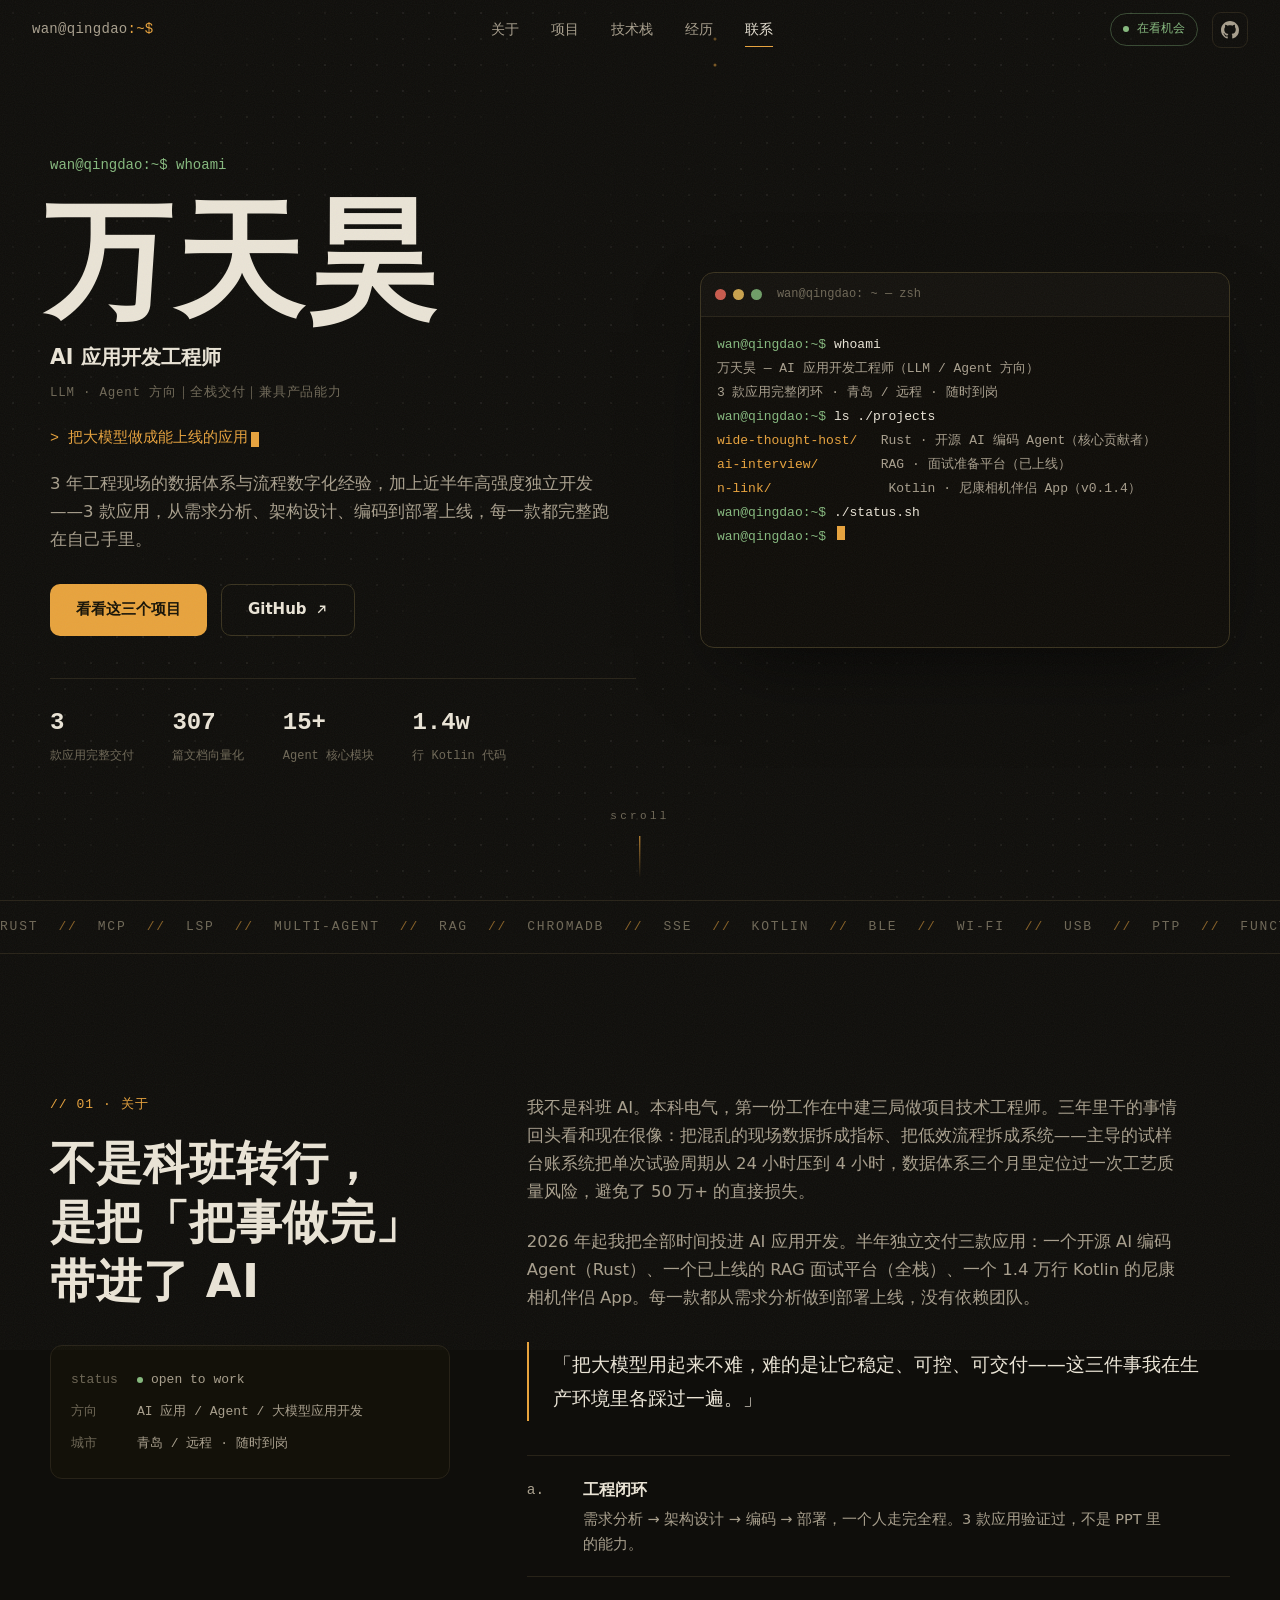
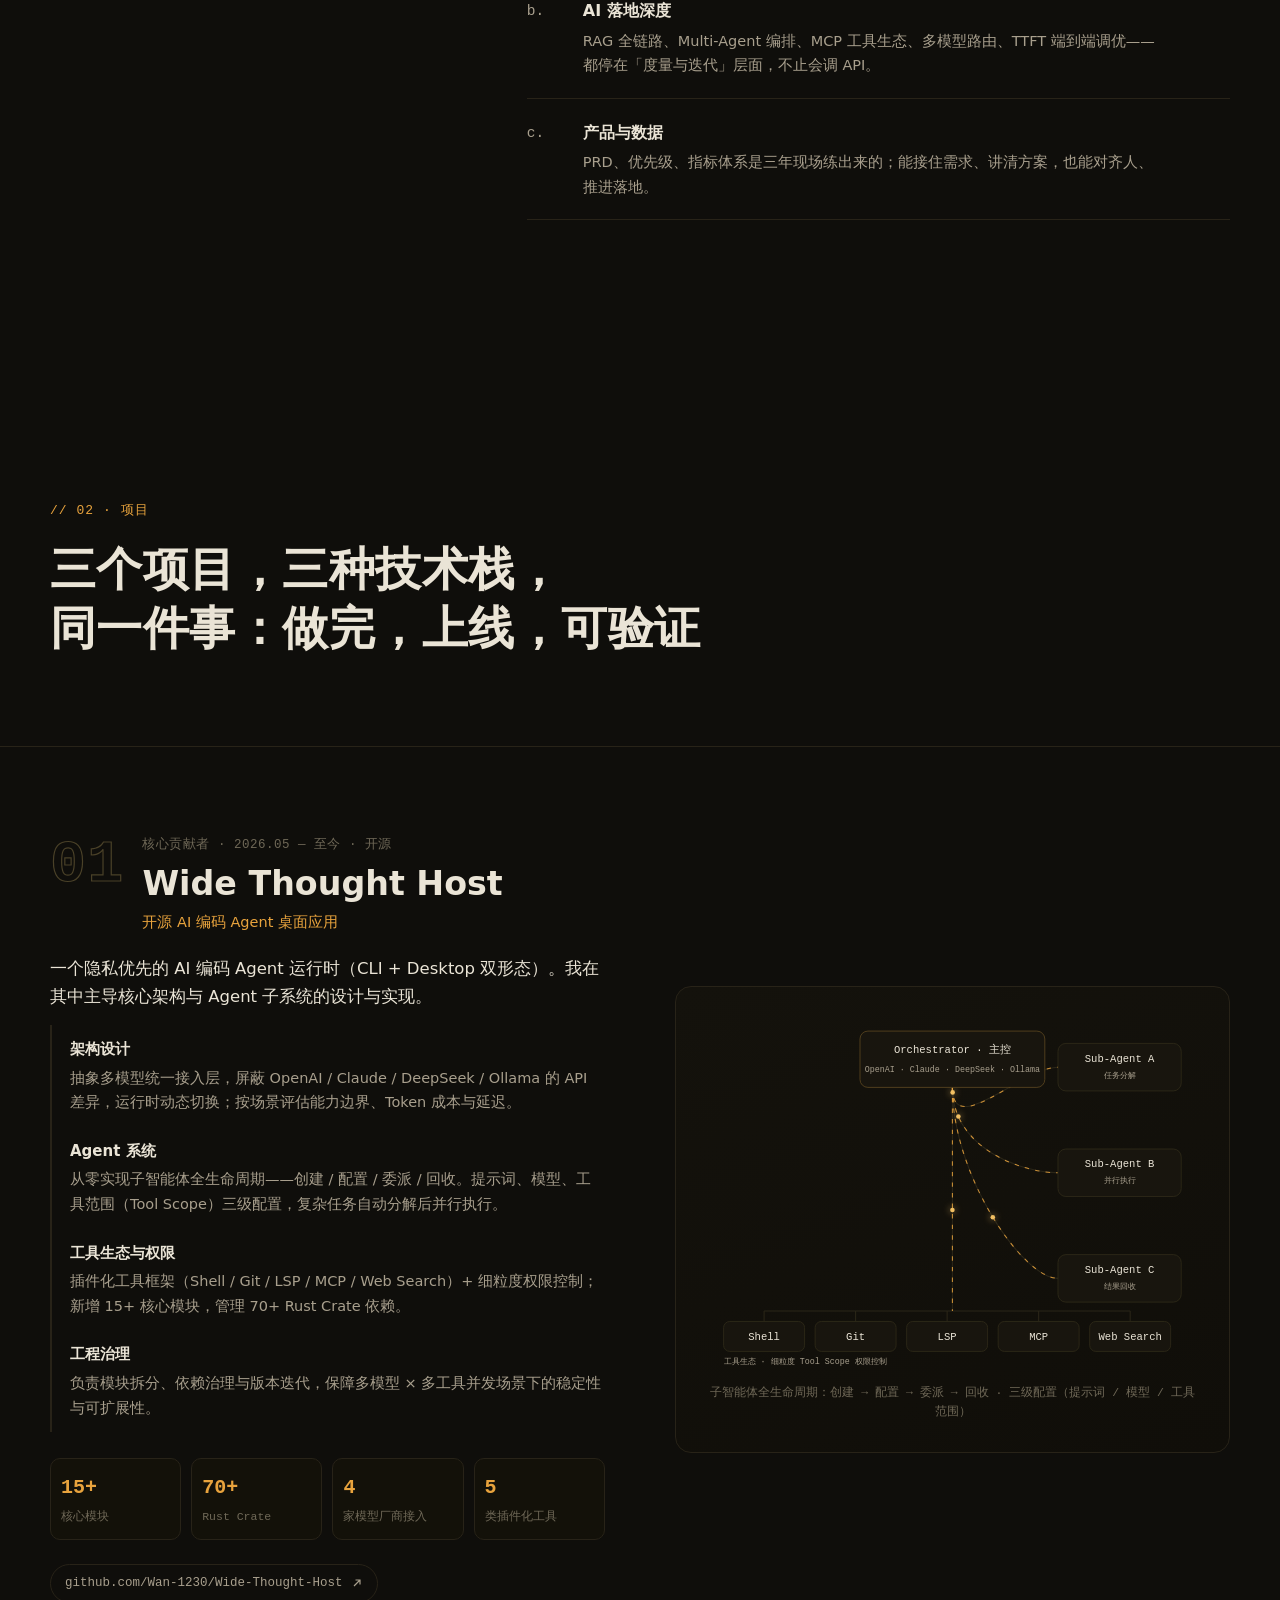
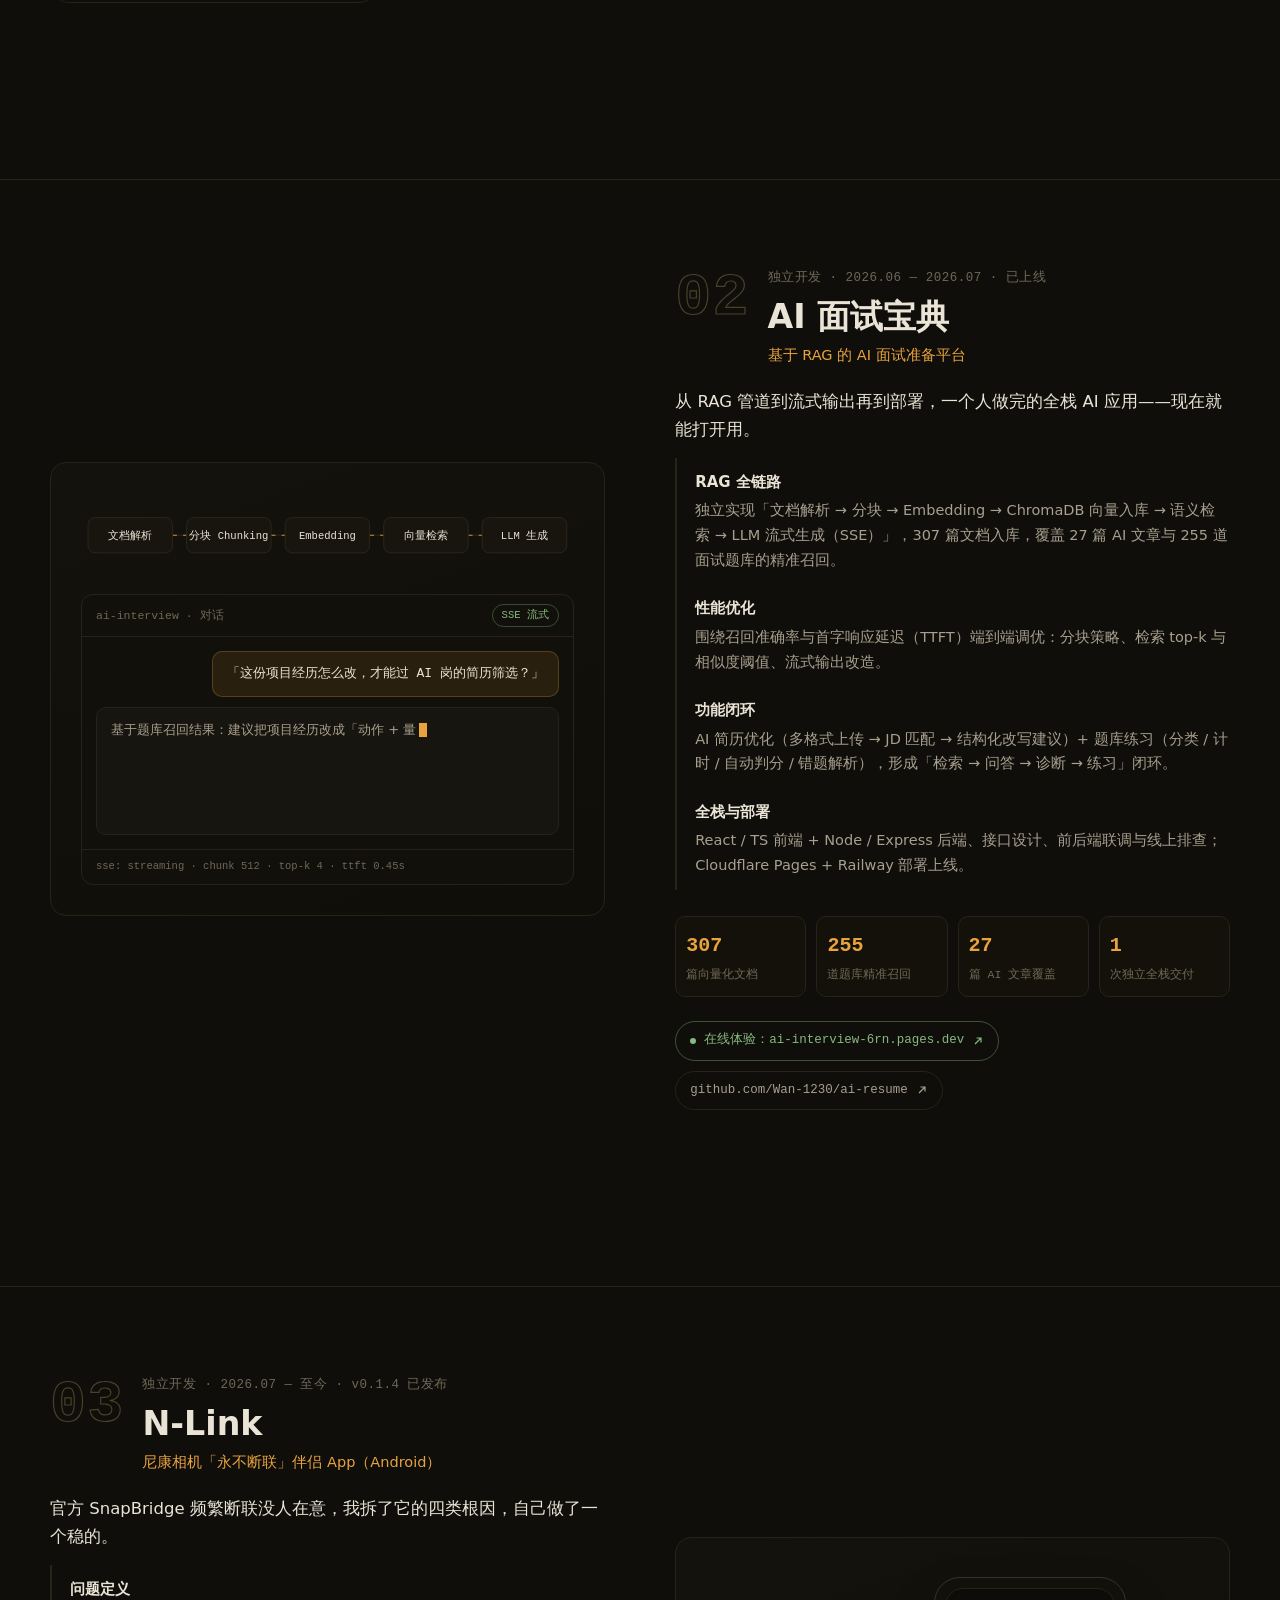
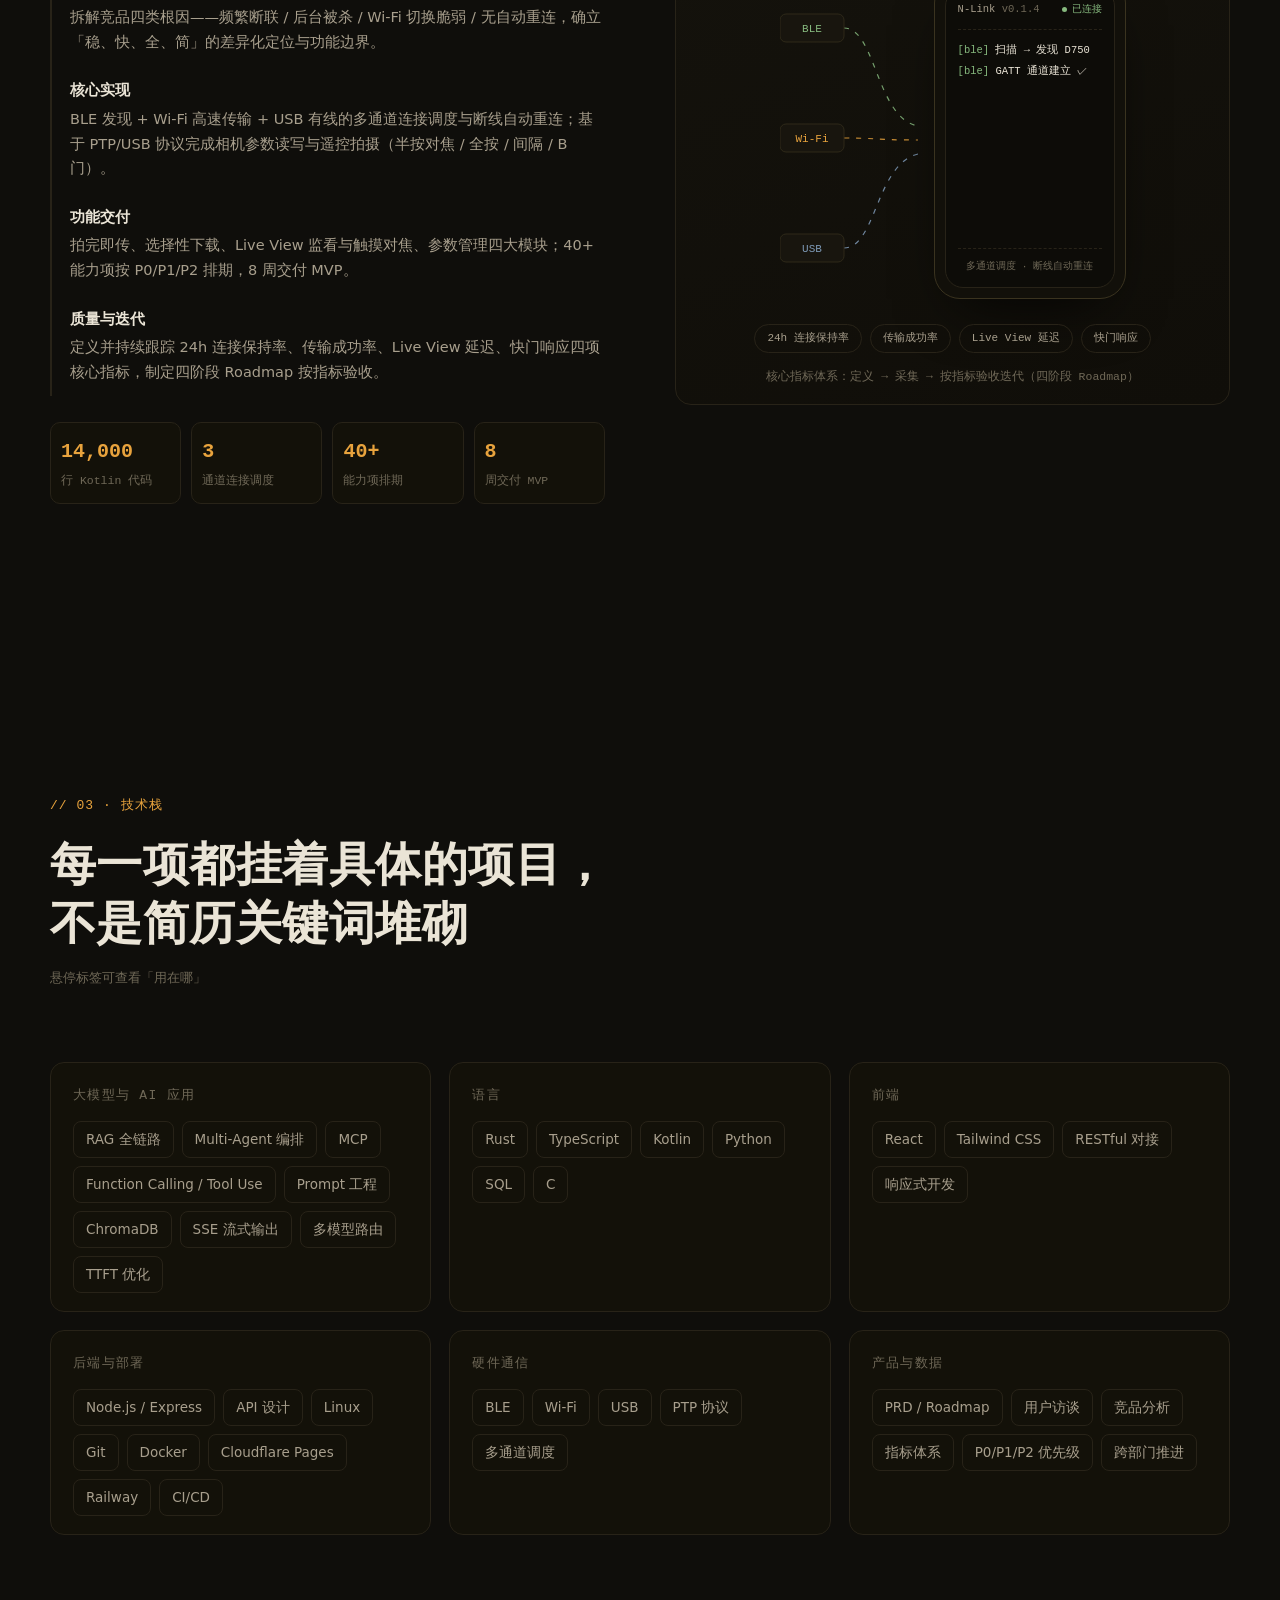
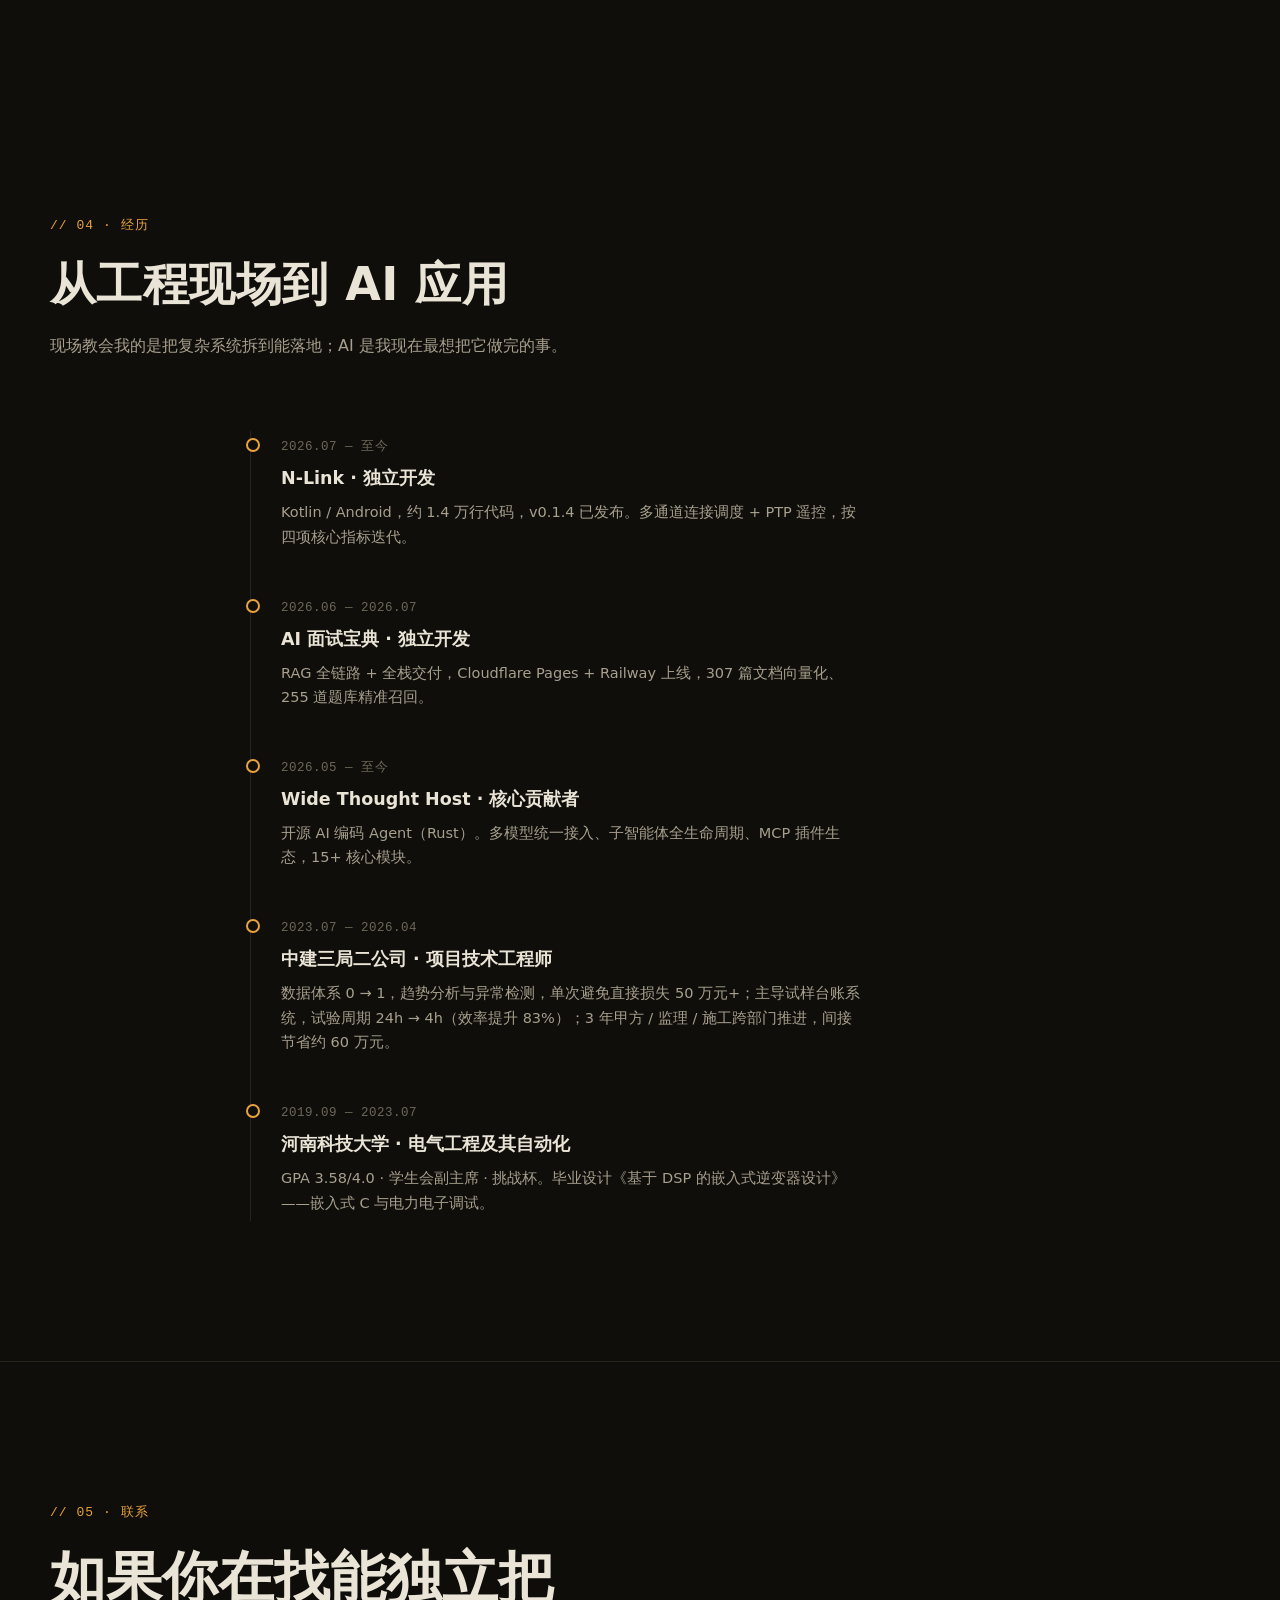
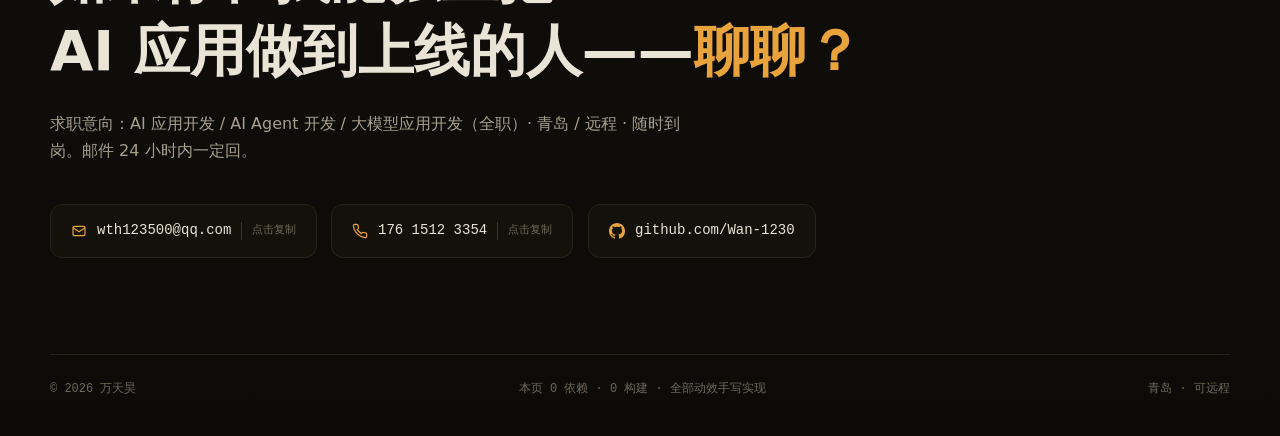
==== index.html @ 9e0ee608 "feat: 个人主页 — 三个核心项目宣传页（纯手写 HTML/CSS/JS）" ====
<!DOCTYPE html>
<html lang="zh-CN">
<head>
<meta charset="UTF-8">
<meta name="viewport" content="width=device-width, initial-scale=1">
<title>万天昊 · AI 应用开发工程师 — LLM / Agent 方向</title>
<meta name="description" content="万天昊，AI 应用开发工程师。3 款应用从需求到部署的完整闭环：开源 AI 编码 Agent（Rust）、RAG 面试平台（全栈上线）、尼康相机伴侣 App（Kotlin 1.4 万行）。">
<meta property="og:type" content="website">
<meta property="og:title" content="万天昊 · AI 应用开发工程师">
<meta property="og:description" content="3 款应用从需求到部署的完整闭环：开源 AI 编码 Agent（Rust）、RAG 面试平台（已上线）、尼康相机伴侣 App（Kotlin）。">
<meta name="theme-color" content="#0f0e0b">
<link rel="icon" type="image/svg+xml" href="assets/favicon.svg">
<link rel="stylesheet" href="assets/style.css">
</head>
<body>

<div class="progress" id="progress"></div>
<div class="cursor-dot" id="cursorDot" aria-hidden="true"></div>
<div class="cursor-ring" id="cursorRing" aria-hidden="true"></div>

<header class="nav" id="nav">
  <a class="nav-logo mono" href="#top">wan@qingdao<span>:~$</span></a>
  <nav class="nav-links" id="navLinks" aria-label="页面导航">
    <a href="#about" class="nav-link">关于</a>
    <a href="#projects" class="nav-link">项目</a>
    <a href="#stack" class="nav-link">技术栈</a>
    <a href="#journey" class="nav-link">经历</a>
    <a href="#contact" class="nav-link">联系</a>
  </nav>
  <div class="nav-right">
    <a class="status-pill mono" href="#contact"><i class="dot"></i>在看机会</a>
    <a class="btn-icon" href="https://github.com/Wan-1230" target="_blank" rel="noopener" aria-label="GitHub 主页">
      <svg viewBox="0 0 16 16" width="18" height="18" fill="currentColor" aria-hidden="true"><path d="M8 0C3.58 0 0 3.58 0 8c0 3.54 2.29 6.53 5.47 7.59.4.07.55-.17.55-.38 0-.19-.01-.82-.01-1.49-2.01.37-2.53-.49-2.69-.94-.09-.23-.48-.94-.82-1.13-.28-.15-.68-.52-.01-.53.63-.01 1.08.58 1.23.82.72 1.21 1.87.87 2.33.66.07-.52.28-.87.51-1.07-1.78-.2-3.64-.89-3.64-3.95 0-.87.31-1.59.82-2.15-.08-.2-.36-1.02.08-2.12 0 0 .67-.21 2.2.82.64-.18 1.32-.27 2-.27s1.36.09 2 .27c1.53-1.04 2.2-.82 2.2-.82.44 1.1.16 1.92.08 2.12.51.56.82 1.27.82 2.15 0 3.07-1.87 3.75-3.65 3.95.29.25.54.73.54 1.48 0 1.07-.01 1.93-.01 2.2 0 .21.15.46.55.38A8.01 8.01 0 0 0 16 8c0-4.42-3.58-8-8-8Z"/></svg>
    </a>
    <button class="nav-toggle" id="navToggle" aria-label="打开菜单" aria-expanded="false"><span></span><span></span></button>
  </div>
</header>

<main id="top">

<!-- ============ HERO ============ -->
<section class="hero" id="hero">
  <canvas id="dotGrid" aria-hidden="true"></canvas>
  <div class="hero-inner container">
    <div class="hero-copy">
      <p class="hero-cmd mono">wan@qingdao:~$ whoami</p>
      <h1 class="hero-name">万天昊</h1>
      <h2 class="hero-role">AI 应用开发工程师<span class="hero-role-sub">LLM · Agent 方向｜全栈交付｜兼具产品能力</span></h2>
      <p class="hero-line mono">&gt; <span id="rotor"></span><span class="caret"></span></p>
      <p class="hero-desc">3 年工程现场的数据体系与流程数字化经验，加上近半年高强度独立开发——3 款应用，从需求分析、架构设计、编码到部署上线，每一款都完整跑在自己手里。</p>
      <div class="hero-cta">
        <a class="btn btn-primary mag" href="#projects">看看这三个项目</a>
        <a class="btn btn-ghost mag" href="https://github.com/Wan-1230" target="_blank" rel="noopener">GitHub<svg viewBox="0 0 16 16" width="13" height="13" fill="none" stroke="currentColor" stroke-width="1.6" aria-hidden="true"><path d="M4 12 12 4M6 4h6v6"/></svg></a>
      </div>
      <ul class="hero-stats mono">
        <li><b data-count="3">0</b><span>款应用完整交付</span></li>
        <li><b data-count="307">0</b><span>篇文档向量化</span></li>
        <li><b data-count="15" data-suffix="+">0</b><span>Agent 核心模块</span></li>
        <li><b data-count="1.4" data-decimals="1" data-suffix="w">0</b><span>行 Kotlin 代码</span></li>
      </ul>
    </div>

    <div class="term" id="term" aria-label="交互终端，输入 help 查看可用命令">
      <div class="term-bar">
        <span class="tl tl-r"></span><span class="tl tl-y"></span><span class="tl tl-g"></span>
        <span class="term-title mono">wan@qingdao: ~ — zsh</span>
      </div>
      <div class="term-body" id="termBody">
        <div id="termOut" class="mono"></div>
        <noscript><div class="t-line t-dim mono">（交互终端需要 JavaScript，静态内容请直接往下看）</div></noscript>
        <div class="term-inline mono">
          <span class="t-prompt">wan@qingdao:~$&nbsp;</span><span id="termEcho"></span><span class="caret" id="termCaret"></span>
          <input id="termInput" autocomplete="off" autocapitalize="off" spellcheck="false" aria-label="终端输入">
        </div>
      </div>
    </div>
  </div>
  <a class="scroll-hint mono" href="#about" aria-label="向下滚动">scroll<span class="scroll-line"></span></a>
</section>

<!-- ============ MARQUEE ============ -->
<div class="marquee" aria-hidden="true">
  <div class="marquee-track mono">
    <span>RUST<i>//</i>MCP<i>//</i>LSP<i>//</i>MULTI-AGENT<i>//</i>RAG<i>//</i>CHROMADB<i>//</i>SSE<i>//</i>KOTLIN<i>//</i>BLE<i>//</i>WI-FI<i>//</i>USB<i>//</i>PTP<i>//</i>FUNCTION CALLING<i>//</i>PROMPT ENGINEERING<i>//</i>NODE.JS<i>//</i>REACT<i>//</i>DOCKER<i>//</i>CLOUDFLARE<i>//</i></span><span>RUST<i>//</i>MCP<i>//</i>LSP<i>//</i>MULTI-AGENT<i>//</i>RAG<i>//</i>CHROMADB<i>//</i>SSE<i>//</i>KOTLIN<i>//</i>BLE<i>//</i>WI-FI<i>//</i>USB<i>//</i>PTP<i>//</i>FUNCTION CALLING<i>//</i>PROMPT ENGINEERING<i>//</i>NODE.JS<i>//</i>REACT<i>//</i>DOCKER<i>//</i>CLOUDFLARE<i>//</i></span>
  </div>
</div>

<!-- ============ ABOUT ============ -->
<section class="section" id="about">
  <div class="container">
    <div class="about-grid">
      <div class="about-side" data-reveal>
        <p class="sec-eyebrow mono">// 01 · 关于</p>
        <h2 class="sec-title">不是科班转行，<br>是把「把事做完」<br>带进了 AI</h2>
        <div class="about-status mono">
          <p><span class="k">status</span><span class="v"><i class="dot"></i>open to work</span></p>
          <p><span class="k">方向</span><span class="v">AI 应用 / Agent / 大模型应用开发</span></p>
          <p><span class="k">城市</span><span class="v">青岛 / 远程 · 随时到岗</span></p>
        </div>
      </div>
      <div class="about-main">
        <p data-reveal>我不是科班 AI。本科电气，第一份工作在中建三局做项目技术工程师。三年里干的事情回头看和现在很像：把混乱的现场数据拆成指标、把低效流程拆成系统——主导的试样台账系统把单次试验周期从 24 小时压到 4 小时，数据体系三个月里定位过一次工艺质量风险，避免了 50 万+ 的直接损失。</p>
        <p data-reveal style="--d:.08s">2026 年起我把全部时间投进 AI 应用开发。半年独立交付三款应用：一个开源 AI 编码 Agent（Rust）、一个已上线的 RAG 面试平台（全栈）、一个 1.4 万行 Kotlin 的尼康相机伴侣 App。每一款都从需求分析做到部署上线，没有依赖团队。</p>
        <blockquote data-reveal style="--d:.12s">「把大模型用起来不难，难的是让它稳定、可控、可交付——这三件事我在生产环境里各踩过一遍。」</blockquote>
        <ul class="about-vals">
          <li data-reveal style="--d:.05s"><span class="mono v-no">a.</span><div><b>工程闭环</b><span>需求分析 → 架构设计 → 编码 → 部署，一个人走完全程。3 款应用验证过，不是 PPT 里的能力。</span></div></li>
          <li data-reveal style="--d:.1s"><span class="mono v-no">b.</span><div><b>AI 落地深度</b><span>RAG 全链路、Multi-Agent 编排、MCP 工具生态、多模型路由、TTFT 端到端调优——都停在「度量与迭代」层面，不止会调 API。</span></div></li>
          <li data-reveal style="--d:.15s"><span class="mono v-no">c.</span><div><b>产品与数据</b><span>PRD、优先级、指标体系是三年现场练出来的；能接住需求、讲清方案，也能对齐人、推进落地。</span></div></li>
        </ul>
      </div>
    </div>
  </div>
</section>

<!-- ============ PROJECTS ============ -->
<section class="section" id="projects">
  <div class="container">
    <header class="sec-head" data-reveal>
      <p class="sec-eyebrow mono">// 02 · 项目</p>
      <h2 class="sec-title">三个项目，三种技术栈，<br>同一件事：做完，上线，可验证</h2>
    </header>
  </div>

  <!-- P01 Wide Thought Host -->
  <article class="project" id="p-wth">
    <div class="container proj-grid">
      <div class="proj-text">
        <div class="proj-head" data-reveal>
          <span class="proj-index mono">01</span>
          <div>
            <p class="proj-meta mono">核心贡献者 · 2026.05 — 至今 · 开源</p>
            <h3>Wide Thought Host</h3>
            <p class="proj-tag">开源 AI 编码 Agent 桌面应用</p>
          </div>
        </div>
        <p class="proj-sum" data-reveal>一个隐私优先的 AI 编码 Agent 运行时（CLI + Desktop 双形态）。我在其中主导核心架构与 Agent 子系统的设计与实现。</p>
        <ul class="proj-points">
          <li data-reveal><b>架构设计</b><span>抽象多模型统一接入层，屏蔽 OpenAI / Claude / DeepSeek / Ollama 的 API 差异，运行时动态切换；按场景评估能力边界、Token 成本与延迟。</span></li>
          <li data-reveal style="--d:.06s"><b>Agent 系统</b><span>从零实现子智能体全生命周期——创建 / 配置 / 委派 / 回收。提示词、模型、工具范围（Tool Scope）三级配置，复杂任务自动分解后并行执行。</span></li>
          <li data-reveal style="--d:.12s"><b>工具生态与权限</b><span>插件化工具框架（Shell / Git / LSP / MCP / Web Search）+ 细粒度权限控制；新增 15+ 核心模块，管理 70+ Rust Crate 依赖。</span></li>
          <li data-reveal style="--d:.18s"><b>工程治理</b><span>负责模块拆分、依赖治理与版本迭代，保障多模型 × 多工具并发场景下的稳定性与可扩展性。</span></li>
        </ul>
        <div class="proj-stats mono" data-reveal>
          <div><b data-count="15" data-suffix="+">0</b><span>核心模块</span></div>
          <div><b data-count="70" data-suffix="+">0</b><span>Rust Crate</span></div>
          <div><b data-count="4">0</b><span>家模型厂商接入</span></div>
          <div><b data-count="5">0</b><span>类插件化工具</span></div>
        </div>
        <div class="proj-links" data-reveal>
          <a class="chip-link mono" href="https://github.com/Wan-1230/Wide-Thought-Host" target="_blank" rel="noopener">github.com/Wan-1230/Wide-Thought-Host<svg viewBox="0 0 16 16" width="12" height="12" fill="none" stroke="currentColor" stroke-width="1.6" aria-hidden="true"><path d="M4 12 12 4M6 4h6v6"/></svg></a>
        </div>
      </div>
      <div class="proj-visual" data-reveal style="--d:.1s">
        <div class="visual-card">
          <svg class="wth-svg" viewBox="0 0 560 400" role="img" aria-label="Agent 编排架构图：主控节点通过统一接入层调度三个子智能体，底部为插件化工具生态">
            <!-- wires -->
            <g class="wire">
              <path d="M280,80 C280,140 360,57 400,57"/>
              <path d="M280,80 C280,150 360,177 400,177"/>
              <path d="M280,80 C280,180 360,297 400,297"/>
              <path d="M280,80 L280,334"/>
              <path d="M66,334 L482,334"/>
              <path d="M66,334 L66,346"/><path d="M170,334 L170,346"/><path d="M274,334 L274,346"/><path d="M378,334 L378,346"/><path d="M482,334 L482,346"/>
            </g>
            <!-- flowing dashes -->
            <g class="flow">
              <path d="M280,80 C280,140 360,57 400,57"/>
              <path d="M280,80 C280,150 360,177 400,177"/>
              <path d="M280,80 C280,180 360,297 400,297"/>
              <path d="M280,80 L280,334"/>
            </g>
            <!-- moving packets -->
            <g class="m-dot">
              <circle r="2.6"><animateMotion dur="3s" begin="0s" repeatCount="indefinite" path="M280,80 C280,140 360,57 400,57"/></circle>
              <circle r="2.6"><animateMotion dur="3.6s" begin="-1.2s" repeatCount="indefinite" path="M280,80 C280,150 360,177 400,177"/></circle>
              <circle r="2.6"><animateMotion dur="3.2s" begin="-2s" repeatCount="indefinite" path="M280,80 C280,180 360,297 400,297"/></circle>
              <circle r="2.6"><animateMotion dur="2.4s" begin="-.6s" repeatCount="indefinite" path="M280,80 L280,334"/></circle>
            </g>
            <!-- orchestrator -->
            <g class="nd nd-main">
              <rect x="175" y="16" width="210" height="64" rx="9"/>
              <text x="280" y="41" class="nt">Orchestrator · 主控</text>
              <text x="280" y="62" class="ndim">OpenAI · Claude · DeepSeek · Ollama</text>
            </g>
            <!-- sub agents -->
            <g class="nd"><rect x="400" y="30" width="140" height="54" rx="9"/><text x="470" y="51" class="nt">Sub-Agent A</text><text x="470" y="69" class="ndim">任务分解</text></g>
            <g class="nd"><rect x="400" y="150" width="140" height="54" rx="9"/><text x="470" y="171" class="nt">Sub-Agent B</text><text x="470" y="189" class="ndim">并行执行</text></g>
            <g class="nd"><rect x="400" y="270" width="140" height="54" rx="9"/><text x="470" y="291" class="nt">Sub-Agent C</text><text x="470" y="309" class="ndim">结果回收</text></g>
            <!-- tools -->
            <g class="nd"><rect x="20" y="346" width="92" height="34" rx="7"/><text x="66" y="367" class="nt">Shell</text></g>
            <g class="nd"><rect x="124" y="346" width="92" height="34" rx="7"/><text x="170" y="367" class="nt">Git</text></g>
            <g class="nd"><rect x="228" y="346" width="92" height="34" rx="7"/><text x="274" y="367" class="nt">LSP</text></g>
            <g class="nd"><rect x="332" y="346" width="92" height="34" rx="7"/><text x="378" y="367" class="nt">MCP</text></g>
            <g class="nd"><rect x="436" y="346" width="92" height="34" rx="7"/><text x="482" y="367" class="nt">Web Search</text></g>
            <text x="20" y="394" class="ndim tlabel">工具生态 · 细粒度 Tool Scope 权限控制</text>
          </svg>
          <p class="visual-cap mono">子智能体全生命周期：创建 → 配置 → 委派 → 回收 · 三级配置（提示词 / 模型 / 工具范围）</p>
        </div>
      </div>
    </div>
  </article>

  <!-- P02 AI 面试宝典 -->
  <article class="project project--flip" id="p-rag">
    <div class="container proj-grid">
      <div class="proj-text">
        <div class="proj-head" data-reveal>
          <span class="proj-index mono">02</span>
          <div>
            <p class="proj-meta mono">独立开发 · 2026.06 — 2026.07 · 已上线</p>
            <h3>AI 面试宝典</h3>
            <p class="proj-tag">基于 RAG 的 AI 面试准备平台</p>
          </div>
        </div>
        <p class="proj-sum" data-reveal>从 RAG 管道到流式输出再到部署，一个人做完的全栈 AI 应用——现在就能打开用。</p>
        <ul class="proj-points">
          <li data-reveal><b>RAG 全链路</b><span>独立实现「文档解析 → 分块 → Embedding → ChromaDB 向量入库 → 语义检索 → LLM 流式生成（SSE）」，307 篇文档入库，覆盖 27 篇 AI 文章与 255 道面试题库的精准召回。</span></li>
          <li data-reveal style="--d:.06s"><b>性能优化</b><span>围绕召回准确率与首字响应延迟（TTFT）端到端调优：分块策略、检索 top-k 与相似度阈值、流式输出改造。</span></li>
          <li data-reveal style="--d:.12s"><b>功能闭环</b><span>AI 简历优化（多格式上传 → JD 匹配 → 结构化改写建议）+ 题库练习（分类 / 计时 / 自动判分 / 错题解析），形成「检索 → 问答 → 诊断 → 练习」闭环。</span></li>
          <li data-reveal style="--d:.18s"><b>全栈与部署</b><span>React / TS 前端 + Node / Express 后端、接口设计、前后端联调与线上排查；Cloudflare Pages + Railway 部署上线。</span></li>
        </ul>
        <div class="proj-stats mono" data-reveal>
          <div><b data-count="307">0</b><span>篇向量化文档</span></div>
          <div><b data-count="255">0</b><span>道题库精准召回</span></div>
          <div><b data-count="27">0</b><span>篇 AI 文章覆盖</span></div>
          <div><b data-count="1">0</b><span>次独立全栈交付</span></div>
        </div>
        <div class="proj-links" data-reveal>
          <a class="chip-link chip-link--live mono" href="https://ai-interview-6rn.pages.dev" target="_blank" rel="noopener"><i class="dot"></i>在线体验：ai-interview-6rn.pages.dev<svg viewBox="0 0 16 16" width="12" height="12" fill="none" stroke="currentColor" stroke-width="1.6" aria-hidden="true"><path d="M4 12 12 4M6 4h6v6"/></svg></a>
          <a class="chip-link mono" href="https://github.com/Wan-1230/ai-resume" target="_blank" rel="noopener">github.com/Wan-1230/ai-resume<svg viewBox="0 0 16 16" width="12" height="12" fill="none" stroke="currentColor" stroke-width="1.6" aria-hidden="true"><path d="M4 12 12 4M6 4h6v6"/></svg></a>
        </div>
      </div>
      <div class="proj-visual" data-reveal style="--d:.1s">
        <div class="visual-card">
          <svg class="rag-svg" viewBox="0 0 560 96" role="img" aria-label="RAG 管道：文档解析、分块、Embedding、向量检索、LLM 生成">
            <g class="wire">
              <path d="M104,48 L120,48"/><path d="M216,48 L232,48"/><path d="M328,48 L344,48"/><path d="M440,48 L456,48"/>
            </g>
            <g class="flow">
              <path d="M104,48 L120,48"/><path d="M216,48 L232,48"/><path d="M328,48 L344,48"/><path d="M440,48 L456,48"/>
            </g>
            <g class="m-dot"><circle r="3"><animateMotion dur="4.5s" begin="0s" repeatCount="indefinite" path="M56,48 L504,48"/></circle></g>
            <g class="nd"><rect x="8" y="28" width="96" height="40" rx="8"/><text x="56" y="52" class="nt">文档解析</text></g>
            <g class="nd"><rect x="120" y="28" width="96" height="40" rx="8"/><text x="168" y="52" class="nt">分块 Chunking</text></g>
            <g class="nd"><rect x="232" y="28" width="96" height="40" rx="8"/><text x="280" y="52" class="nt">Embedding</text></g>
            <g class="nd"><rect x="344" y="28" width="96" height="40" rx="8"/><text x="392" y="52" class="nt">向量检索</text></g>
            <g class="nd"><rect x="456" y="28" width="96" height="40" rx="8"/><text x="504" y="52" class="nt">LLM 生成</text></g>
          </svg>
          <div class="chat">
            <div class="chat-bar mono"><span>ai-interview · 对话</span><span class="chat-badge">SSE 流式</span></div>
            <div class="chat-body">
              <div class="msg msg-user mono">「这份项目经历怎么改，才能过 AI 岗的简历筛选？」</div>
              <div class="msg msg-ai"><span id="chatText"></span><span class="caret" id="chatCaret"></span></div>
            </div>
            <div class="chat-status mono" id="chatStatus">sse: streaming · chunk 512 · top-k 5 · ttft 0.42s</div>
          </div>
        </div>
      </div>
    </div>
  </article>

  <!-- P03 N-Link -->
  <article class="project" id="p-nlink">
    <div class="container proj-grid">
      <div class="proj-text">
        <div class="proj-head" data-reveal>
          <span class="proj-index mono">03</span>
          <div>
            <p class="proj-meta mono">独立开发 · 2026.07 — 至今 · v0.1.4 已发布</p>
            <h3>N-Link</h3>
            <p class="proj-tag">尼康相机「永不断联」伴侣 App（Android）</p>
          </div>
        </div>
        <p class="proj-sum" data-reveal>官方 SnapBridge 频繁断联没人在意，我拆了它的四类根因，自己做了一个稳的。</p>
        <ul class="proj-points">
          <li data-reveal><b>问题定义</b><span>拆解竞品四类根因——频繁断联 / 后台被杀 / Wi-Fi 切换脆弱 / 无自动重连，确立「稳、快、全、简」的差异化定位与功能边界。</span></li>
          <li data-reveal style="--d:.06s"><b>核心实现</b><span>BLE 发现 + Wi-Fi 高速传输 + USB 有线的多通道连接调度与断线自动重连；基于 PTP/USB 协议完成相机参数读写与遥控拍摄（半按对焦 / 全按 / 间隔 / B 门）。</span></li>
          <li data-reveal style="--d:.12s"><b>功能交付</b><span>拍完即传、选择性下载、Live View 监看与触摸对焦、参数管理四大模块；40+ 能力项按 P0/P1/P2 排期，8 周交付 MVP。</span></li>
          <li data-reveal style="--d:.18s"><b>质量与迭代</b><span>定义并持续跟踪 24h 连接保持率、传输成功率、Live View 延迟、快门响应四项核心指标，制定四阶段 Roadmap 按指标验收。</span></li>
        </ul>
        <div class="proj-stats mono" data-reveal>
          <div><b data-count="14000" data-format="comma">0</b><span>行 Kotlin 代码</span></div>
          <div><b data-count="3">0</b><span>通道连接调度</span></div>
          <div><b data-count="40" data-suffix="+">0</b><span>能力项排期</span></div>
          <div><b data-count="8">0</b><span>周交付 MVP</span></div>
        </div>
        <div class="proj-links" data-reveal>
          <a class="chip-link mono" href="https://github.com/Wan-1230" target="_blank" rel="noopener">github.com/Wan-1230<svg viewBox="0 0 16 16" width="12" height="12" fill="none" stroke="currentColor" stroke-width="1.6" aria-hidden="true"><path d="M4 12 12 4M6 4h6v6"/></svg></a>
        </div>
      </div>
      <div class="proj-visual" data-reveal style="--d:.1s">
        <div class="visual-card visual-card--nlink">
          <div class="nlink-stage">
            <svg class="nlink-svg" viewBox="0 0 150 340" aria-hidden="true">
              <g class="flow flow-ble"><path d="M64,60 C96,60 96,150 138,158"/></g>
              <g class="flow flow-wifi"><path d="M64,170 C96,170 96,172 138,172"/></g>
              <g class="flow flow-usb"><path d="M64,280 C96,280 96,196 138,186"/></g>
              <g class="nchip"><rect x="0" y="46" width="64" height="28" rx="6"/><text x="32" y="64" class="nt" style="fill:#86b97e">BLE</text></g>
              <g class="nchip"><rect x="0" y="156" width="64" height="28" rx="6"/><text x="32" y="174" class="nt" style="fill:#e8a33d">Wi-Fi</text></g>
              <g class="nchip"><rect x="0" y="266" width="64" height="28" rx="6"/><text x="32" y="284" class="nt" style="fill:#7f9bb8">USB</text></g>
            </svg>
            <div class="phone">
              <div class="phone-screen">
                <div class="phone-top mono"><span>N-Link <em>v0.1.4</em></span><span class="conn"><i class="dot"></i>已连接</span></div>
                <div class="phone-log mono" id="phoneLog"></div>
                <div class="phone-foot mono">多通道调度 · 断线自动重连</div>
              </div>
            </div>
          </div>
          <ul class="nlink-metrics mono">
            <li>24h 连接保持率</li>
            <li>传输成功率</li>
            <li>Live View 延迟</li>
            <li>快门响应</li>
          </ul>
          <p class="visual-cap mono">核心指标体系：定义 → 采集 → 按指标验收迭代（四阶段 Roadmap）</p>
        </div>
      </div>
    </div>
  </article>
</section>

<!-- ============ STACK ============ -->
<section class="section" id="stack">
  <div class="container">
    <header class="sec-head" data-reveal>
      <p class="sec-eyebrow mono">// 03 · 技术栈</p>
      <h2 class="sec-title">每一项都挂着具体的项目，<br>不是简历关键词堆砌</h2>
      <p class="sec-hint mono">悬停标签可查看「用在哪」</p>
    </header>
    <div class="stack-grid">
      <div class="stack-cat" data-reveal>
        <h3 class="mono">大模型与 AI 应用</h3>
        <ul>
          <li class="tag" tabindex="0" data-note="AI 面试宝典 · 307 篇文档生产实践">RAG 全链路</li>
          <li class="tag" tabindex="0" data-note="Wide Thought Host · 子智能体全生命周期">Multi-Agent 编排</li>
          <li class="tag" tabindex="0" data-note="WTH · 插件化工具接入">MCP</li>
          <li class="tag" tabindex="0" data-note="WTH · 工具调用与权限边界">Function Calling / Tool Use</li>
          <li class="tag" tabindex="0" data-note="System Prompt 设计 · 结构化输出 · 迭代评估">Prompt 工程</li>
          <li class="tag" tabindex="0" data-note="面试宝典 · 生产环境使用">ChromaDB</li>
          <li class="tag" tabindex="0" data-note="面试宝典 · 流式生成改造">SSE 流式输出</li>
          <li class="tag" tabindex="0" data-note="WTH · 统一接入层动态路由">多模型路由</li>
          <li class="tag" tabindex="0" data-note="面试宝典 · 首字延迟端到端调优">TTFT 优化</li>
        </ul>
      </div>
      <div class="stack-cat" data-reveal style="--d:.06s">
        <h3 class="mono">语言</h3>
        <ul>
          <li class="tag" tabindex="0" data-note="WTH · 70+ Crate 依赖治理">Rust</li>
          <li class="tag" tabindex="0" data-note="面试宝典 · 前后端全栈">TypeScript</li>
          <li class="tag" tabindex="0" data-note="N-Link · 1.4 万行 Android">Kotlin</li>
          <li class="tag" tabindex="0" data-note="脚本 · 数据处理">Python</li>
          <li class="tag" tabindex="0" data-note="3 年现场数据体系">SQL</li>
          <li class="tag" tabindex="0" data-note="毕设 · DSP 嵌入式逆变器">C</li>
        </ul>
      </div>
      <div class="stack-cat" data-reveal style="--d:.12s">
        <h3 class="mono">前端</h3>
        <ul>
          <li class="tag" tabindex="0" data-note="面试宝典">React</li>
          <li class="tag" tabindex="0" data-note="面试宝典 · 组件化">Tailwind CSS</li>
          <li class="tag" tabindex="0" data-note="面试宝典 · 接口联调">RESTful 对接</li>
          <li class="tag" tabindex="0" data-note="本页 · 手写 CSS，无框架">响应式开发</li>
        </ul>
      </div>
      <div class="stack-cat" data-reveal style="--d:.06s">
        <h3 class="mono">后端与部署</h3>
        <ul>
          <li class="tag" tabindex="0" data-note="面试宝典 · Express 服务">Node.js / Express</li>
          <li class="tag" tabindex="0" data-note="面试宝典 · 接口设计">API 设计</li>
          <li class="tag" tabindex="0" data-note="日常开发环境">Linux</li>
          <li class="tag" tabindex="0" data-note="3 年工程实践">Git</li>
          <li class="tag" tabindex="0" data-note="容器化部署">Docker</li>
          <li class="tag" tabindex="0" data-note="面试宝典 · 前端托管">Cloudflare Pages</li>
          <li class="tag" tabindex="0" data-note="面试宝典 · 后端托管">Railway</li>
          <li class="tag" tabindex="0" data-note="自动化构建发布">CI/CD</li>
        </ul>
      </div>
      <div class="stack-cat" data-reveal style="--d:.12s">
        <h3 class="mono">硬件通信</h3>
        <ul>
          <li class="tag" tabindex="0" data-note="N-Link · 设备发现">BLE</li>
          <li class="tag" tabindex="0" data-note="N-Link · 高速传输通道">Wi-Fi</li>
          <li class="tag" tabindex="0" data-note="N-Link · 有线连接">USB</li>
          <li class="tag" tabindex="0" data-note="N-Link · 相机参数与遥控">PTP 协议</li>
          <li class="tag" tabindex="0" data-note="N-Link · 三通道调度与重连">多通道调度</li>
        </ul>
      </div>
      <div class="stack-cat" data-reveal style="--d:.18s">
        <h3 class="mono">产品与数据</h3>
        <ul>
          <li class="tag" tabindex="0" data-note="三款应用均为独立立项">PRD / Roadmap</li>
          <li class="tag" tabindex="0" data-note="现场与管理层访谈">用户访谈</li>
          <li class="tag" tabindex="0" data-note="N-Link · SnapBridge 根因拆解">竞品分析</li>
          <li class="tag" tabindex="0" data-note="N-Link · 四项核心指标">指标体系</li>
          <li class="tag" tabindex="0" data-note="40+ 能力项排期">P0/P1/P2 优先级</li>
          <li class="tag" tabindex="0" data-note="3 年甲方 / 监理 / 施工协调">跨部门推进</li>
        </ul>
      </div>
    </div>
  </div>
</section>

<!-- ============ JOURNEY ============ -->
<section class="section" id="journey">
  <div class="container">
    <header class="sec-head" data-reveal>
      <p class="sec-eyebrow mono">// 04 · 经历</p>
      <h2 class="sec-title">从工程现场到 AI 应用</h2>
      <p class="sec-note">现场教会我的是把复杂系统拆到能落地；AI 是我现在最想把它做完的事。</p>
    </header>
    <ol class="timeline">
      <li data-reveal>
        <span class="tl-time mono">2026.07 — 至今</span>
        <div class="tl-body"><h3>N-Link · 独立开发</h3><p>Kotlin / Android，约 1.4 万行代码，v0.1.4 已发布。多通道连接调度 + PTP 遥控，按四项核心指标迭代。</p></div>
      </li>
      <li data-reveal style="--d:.05s">
        <span class="tl-time mono">2026.06 — 2026.07</span>
        <div class="tl-body"><h3>AI 面试宝典 · 独立开发</h3><p>RAG 全链路 + 全栈交付，Cloudflare Pages + Railway 上线，307 篇文档向量化、255 道题库精准召回。</p></div>
      </li>
      <li data-reveal style="--d:.1s">
        <span class="tl-time mono">2026.05 — 至今</span>
        <div class="tl-body"><h3>Wide Thought Host · 核心贡献者</h3><p>开源 AI 编码 Agent（Rust）。多模型统一接入、子智能体全生命周期、MCP 插件生态，15+ 核心模块。</p></div>
      </li>
      <li data-reveal style="--d:.15s">
        <span class="tl-time mono">2023.07 — 2026.04</span>
        <div class="tl-body"><h3>中建三局二公司 · 项目技术工程师</h3><p>数据体系 0 → 1，趋势分析与异常检测，单次避免直接损失 50 万元+；主导试样台账系统，试验周期 24h → 4h（效率提升 83%）；3 年甲方 / 监理 / 施工跨部门推进，间接节省约 60 万元。</p></div>
      </li>
      <li data-reveal style="--d:.2s">
        <span class="tl-time mono">2019.09 — 2023.07</span>
        <div class="tl-body"><h3>河南科技大学 · 电气工程及其自动化</h3><p>GPA 3.58/4.0 · 学生会副主席 · 挑战杯。毕业设计《基于 DSP 的嵌入式逆变器设计》——嵌入式 C 与电力电子调试。</p></div>
      </li>
    </ol>
  </div>
</section>

</main>

<!-- ============ CONTACT / FOOTER ============ -->
<footer class="footer" id="contact">
  <div class="container">
    <p class="sec-eyebrow mono" data-reveal>// 05 · 联系</p>
    <h2 class="footer-title" data-reveal>如果你在找能独立把<br>AI 应用做到上线的人——<em>聊聊？</em></h2>
    <p class="footer-sub" data-reveal>求职意向：AI 应用开发 / AI Agent 开发 / 大模型应用开发（全职）· 青岛 / 远程 · 随时到岗。邮件 24 小时内一定回。</p>
    <div class="contact-row" data-reveal>
      <button class="contact-chip mag" data-copy="wth123500@qq.com" type="button">
        <svg viewBox="0 0 24 24" width="16" height="16" fill="none" stroke="currentColor" stroke-width="1.8" aria-hidden="true"><rect x="3" y="5" width="18" height="14" rx="2"/><path d="m3 7 9 6 9-6"/></svg>
        <span class="mono">wth123500@qq.com</span><span class="copy-hint mono">点击复制</span>
      </button>
      <button class="contact-chip mag" data-copy="17615123354" type="button">
        <svg viewBox="0 0 24 24" width="16" height="16" fill="none" stroke="currentColor" stroke-width="1.8" aria-hidden="true"><path d="M22 16.92v3a2 2 0 0 1-2.18 2 19.79 19.79 0 0 1-8.63-3.07 19.5 19.5 0 0 1-6-6 19.79 19.79 0 0 1-3.07-8.67A2 2 0 0 1 4.11 2h3a2 2 0 0 1 2 1.72c.12.9.34 1.78.65 2.63a2 2 0 0 1-.45 2.11L8.09 9.91a16 16 0 0 0 6 6l1.45-1.22a2 2 0 0 1 2.11-.45c.85.31 1.73.53 2.63.65A2 2 0 0 1 22 16.92z"/></svg>
        <span class="mono">176 1512 3354</span><span class="copy-hint mono">点击复制</span>
      </button>
      <a class="contact-chip mag" href="https://github.com/Wan-1230" target="_blank" rel="noopener">
        <svg viewBox="0 0 16 16" width="16" height="16" fill="currentColor" aria-hidden="true"><path d="M8 0C3.58 0 0 3.58 0 8c0 3.54 2.29 6.53 5.47 7.59.4.07.55-.17.55-.38 0-.19-.01-.82-.01-1.49-2.01.37-2.53-.49-2.69-.94-.09-.23-.48-.94-.82-1.13-.28-.15-.68-.52-.01-.53.63-.01 1.08.58 1.23.82.72 1.21 1.87.87 2.33.66.07-.52.28-.87.51-1.07-1.78-.2-3.64-.89-3.64-3.95 0-.87.31-1.59.82-2.15-.08-.2-.36-1.02.08-2.12 0 0 .67-.21 2.2.82.64-.18 1.32-.27 2-.27s1.36.09 2 .27c1.53-1.04 2.2-.82 2.2-.82.44 1.1.16 1.92.08 2.12.51.56.82 1.27.82 2.15 0 3.07-1.87 3.75-3.65 3.95.29.25.54.73.54 1.48 0 1.07-.01 1.93-.01 2.2 0 .21.15.46.55.38A8.01 8.01 0 0 0 16 8c0-4.42-3.58-8-8-8Z"/></svg>
        <span class="mono">github.com/Wan-1230</span>
      </a>
    </div>
    <div class="footer-bottom mono">
      <span>© 2026 万天昊</span>
      <span>本页 0 依赖 · 0 构建 · 全部动效手写实现</span>
      <span>青岛 · 可远程</span>
    </div>
  </div>
</footer>

<div class="toast mono" id="toast" role="status" aria-live="polite"></div>
<script src="assets/main.js"></script>
</body>
</html>
---- assets/style.css ----
/* ============================================================
   万天昊 · 个人主页
   暖黑 + 琥珀 · 手写 CSS，无框架无构建
   ============================================================ */

:root {
  --bg: #0f0e0b;
  --bg-2: #131109;
  --bg-3: #17150f;
  --line: #282318;
  --line-2: #3a331f;
  --ink: #eae4d6;
  --ink-2: #a89f8d;
  --ink-3: #6f6857;
  --amber: #e8a33d;
  --amber-2: #f2c063;
  --green: #86b97e;
  --blue: #7f9bb8;
  --red: #d4704f;

  --mono: "Cascadia Code", "JetBrains Mono", "Sarasa Mono SC", "Fira Code", Consolas, "Courier New", monospace;
  --sans: system-ui, -apple-system, "Segoe UI", "PingFang SC", "Hiragino Sans GB", "Microsoft YaHei", sans-serif;

  --ease: cubic-bezier(0.16, 1, 0.3, 1);
  --nav-h: 60px;
}

* { margin: 0; padding: 0; box-sizing: border-box; }

html {
  scroll-behavior: smooth;
  scroll-padding-top: calc(var(--nav-h) + 24px);
  -webkit-text-size-adjust: 100%;
}

body {
  background: var(--bg);
  color: var(--ink);
  font-family: var(--sans);
  font-size: 16px;
  line-height: 1.7;
  overflow-x: hidden;
}

/* 胶片噪点，压住纯色背景的塑料感 */
body::before {
  content: "";
  position: fixed;
  inset: -50%;
  z-index: 9990;
  pointer-events: none;
  opacity: 0.05;
  background-image: url("data:image/svg+xml,%3Csvg xmlns='http://www.w3.org/2000/svg' width='240' height='240'%3E%3Cfilter id='n'%3E%3CfeTurbulence type='fractalNoise' baseFrequency='0.9' numOctaves='2'/%3E%3C/filter%3E%3Crect width='100%25' height='100%25' filter='url(%23n)'/%3E%3C/svg%3E");
  animation: grain 9s steps(6) infinite;
}
@keyframes grain {
  0%, 100% { transform: translate(0, 0); }
  20% { transform: translate(-4%, 3%); }
  40% { transform: translate(3%, -5%); }
  60% { transform: translate(-3%, 4%); }
  80% { transform: translate(4%, -3%); }
}

::selection { background: rgba(232, 163, 61, 0.85); color: #14120d; }

a { color: inherit; text-decoration: none; }
ul, ol { list-style: none; }
button { font: inherit; color: inherit; background: none; border: 0; }

.mono { font-family: var(--mono); }

.container { width: min(1180px, calc(100% - 48px)); margin: 0 auto; }

:focus-visible { outline: 2px solid var(--amber); outline-offset: 3px; border-radius: 4px; }

/* 滚动条 */
::-webkit-scrollbar { width: 10px; height: 10px; }
::-webkit-scrollbar-track { background: var(--bg); }
::-webkit-scrollbar-thumb { background: #2e291c; border-radius: 5px; border: 2px solid var(--bg); }
::-webkit-scrollbar-thumb:hover { background: #453c25; }

/* ============ 顶部导航 ============ */
.progress {
  position: fixed; top: 0; left: 0; z-index: 1001;
  height: 2px; width: 0;
  background: linear-gradient(90deg, var(--amber), var(--amber-2));
}

.nav {
  position: fixed; top: 0; left: 0; right: 0; z-index: 1000;
  height: var(--nav-h);
  display: flex; align-items: center; justify-content: space-between;
  padding: 0 clamp(16px, 3vw, 32px);
  border-bottom: 1px solid transparent;
  transition: background 0.35s, border-color 0.35s, transform 0.35s var(--ease);
}
.nav.is-scrolled {
  background: rgba(15, 14, 11, 0.78);
  -webkit-backdrop-filter: blur(12px);
  backdrop-filter: blur(12px);
  border-bottom-color: var(--line);
}
.nav.is-hidden { transform: translateY(-100%); }

.nav-logo { font-size: 14px; color: var(--ink-2); letter-spacing: 0.02em; transition: color 0.25s; }
.nav-logo span { color: var(--amber); }
.nav-logo:hover { color: var(--ink); }

.nav-links { display: flex; gap: 4px; }
.nav-link {
  position: relative;
  padding: 8px 14px;
  font-size: 14px;
  color: var(--ink-2);
  transition: color 0.25s;
}
.nav-link::before {
  content: "";
  position: absolute; left: 14px; right: 14px; bottom: 2px;
  height: 1px; background: var(--amber);
  transform: scaleX(0); transform-origin: left;
  transition: transform 0.3s var(--ease);
}
.nav-link:hover, .nav-link.is-active { color: var(--ink); }
.nav-link:hover::before, .nav-link.is-active::before { transform: scaleX(1); }

.nav-right { display: flex; align-items: center; gap: 14px; }

.status-pill {
  display: inline-flex; align-items: center; gap: 8px;
  padding: 5px 12px;
  font-size: 12px; color: var(--green);
  border: 1px solid rgba(134, 185, 126, 0.35);
  border-radius: 999px;
  transition: border-color 0.25s, background 0.25s;
}
.status-pill:hover { border-color: rgba(134, 185, 126, 0.7); background: rgba(134, 185, 126, 0.08); }

.dot {
  width: 6px; height: 6px; border-radius: 50%;
  background: var(--green);
  animation: pulse 2.2s ease-out infinite;
}
@keyframes pulse {
  0% { box-shadow: 0 0 0 0 rgba(134, 185, 126, 0.55); }
  70% { box-shadow: 0 0 0 7px rgba(134, 185, 126, 0); }
  100% { box-shadow: 0 0 0 0 rgba(134, 185, 126, 0); }
}

.btn-icon {
  display: inline-flex; align-items: center; justify-content: center;
  width: 36px; height: 36px; border-radius: 9px;
  color: var(--ink-2);
  border: 1px solid var(--line);
  transition: color 0.25s, border-color 0.25s, transform 0.25s var(--ease);
}
.btn-icon:hover { color: var(--ink); border-color: var(--line-2); transform: translateY(-2px); }

.nav-toggle { display: none; position: relative; width: 38px; height: 38px; z-index: 1002; }
.nav-toggle span {
  position: absolute; left: 9px; right: 9px; height: 1.6px;
  background: var(--ink); border-radius: 2px;
  transition: transform 0.35s var(--ease), top 0.35s var(--ease);
}
.nav-toggle span:nth-child(1) { top: 15px; }
.nav-toggle span:nth-child(2) { top: 22px; }
.nav-open .nav-toggle span:nth-child(1) { top: 18.5px; transform: rotate(45deg); }
.nav-open .nav-toggle span:nth-child(2) { top: 18.5px; transform: rotate(-45deg); }

/* ============ Hero ============ */
.hero {
  position: relative;
  min-height: 100vh;
  min-height: 100svh;
  display: flex; align-items: center;
  padding: calc(var(--nav-h) + 40px) 0 80px;
  overflow: hidden;
}
#dotGrid { position: absolute; inset: 0; width: 100%; height: 100%; }

.hero-inner {
  position: relative; z-index: 2;
  display: grid;
  grid-template-columns: 1.05fr 0.95fr;
  gap: clamp(32px, 5vw, 64px);
  align-items: center;
}

.hero-cmd { font-size: 14px; color: var(--green); margin-bottom: 18px; }

.hero-name {
  font-size: clamp(64px, 10vw, 132px);
  font-weight: 800;
  line-height: 1.02;
  letter-spacing: 0.03em;
  margin-left: -0.05em;
}

.hero-role { font-size: clamp(17px, 1.6vw, 21px); font-weight: 600; margin-top: 14px; }
.hero-role-sub {
  display: block;
  margin-top: 8px;
  font-family: var(--mono);
  font-size: 12.5px; font-weight: 400;
  color: var(--ink-3);
  letter-spacing: 0.06em;
}

.hero-line { margin-top: 22px; font-size: 15px; color: var(--amber); min-height: 26px; }

.hero-desc {
  margin-top: 18px;
  max-width: 34em;
  font-size: 16.5px;
  color: var(--ink-2);
}

.hero-cta { display: flex; flex-wrap: wrap; gap: 14px; margin-top: 30px; }

.btn {
  position: relative;
  display: inline-flex; align-items: center; gap: 8px;
  padding: 12px 26px;
  font-size: 15px; font-weight: 600;
  border-radius: 10px;
  transition: transform 0.3s var(--ease), background 0.25s, color 0.25s, border-color 0.25s, box-shadow 0.3s;
}
.btn svg { transition: transform 0.3s var(--ease); }
.btn:hover svg { transform: translate(2px, -2px); }

.btn-primary {
  background: var(--amber); color: #171307;
  box-shadow: 0 0 0 0 rgba(232, 163, 61, 0.35);
}
.btn-primary:hover { background: var(--amber-2); box-shadow: 0 8px 30px -8px rgba(232, 163, 61, 0.45); }

.btn-ghost { border: 1px solid var(--line-2); color: var(--ink); }
.btn-ghost:hover { border-color: var(--amber); color: var(--amber); }

.hero-stats {
  display: grid; grid-template-columns: repeat(4, auto);
  justify-content: start; gap: clamp(20px, 3vw, 44px);
  margin-top: 42px;
  padding-top: 24px;
  border-top: 1px solid var(--line);
}
.hero-stats b { display: block; font-size: 24px; font-weight: 600; color: var(--ink); }
.hero-stats span { display: block; margin-top: 2px; font-size: 12px; color: var(--ink-3); }

/* 入场编排 */
.hero-copy > * { opacity: 0; transform: translateY(24px); animation: rise 0.9s var(--ease) forwards; }
.hero-copy > *:nth-child(1) { animation-delay: 0.1s; }
.hero-copy > *:nth-child(2) { animation-delay: 0.18s; }
.hero-copy > *:nth-child(3) { animation-delay: 0.26s; }
.hero-copy > *:nth-child(4) { animation-delay: 0.34s; }
.hero-copy > *:nth-child(5) { animation-delay: 0.42s; }
.hero-copy > *:nth-child(6) { animation-delay: 0.5s; }
.hero-copy > *:nth-child(7) { animation-delay: 0.58s; }
.hero-copy > *:nth-child(8) { animation-delay: 0.66s; }
@keyframes rise { to { opacity: 1; transform: none; } }

.hero-term { opacity: 0; animation: rise 0.9s var(--ease) 0.5s forwards; }

.caret {
  display: inline-block;
  width: 8px; height: 1.05em;
  margin-left: 3px;
  background: var(--amber);
  vertical-align: text-bottom;
  animation: blink 1.1s steps(1) infinite;
}
@keyframes blink { 50% { opacity: 0; } }

/* 终端 */
.term {
  border: 1px solid var(--line-2);
  border-radius: 14px;
  background: rgba(16, 14, 10, 0.92);
  -webkit-backdrop-filter: blur(6px);
  backdrop-filter: blur(6px);
  box-shadow: 0 30px 80px -30px rgba(0, 0, 0, 0.8);
  overflow: hidden;
}
.term-bar {
  display: flex; align-items: center; gap: 7px;
  padding: 11px 14px;
  border-bottom: 1px solid var(--line);
  background: rgba(255, 255, 255, 0.02);
}
.tl { width: 11px; height: 11px; border-radius: 50%; }
.tl-r { background: #c95b4d; }
.tl-y { background: #c9a24d; }
.tl-g { background: #6f9e67; }
.term-title { margin-left: 8px; font-size: 12px; color: var(--ink-3); }

.term-body {
  height: 330px;
  padding: 16px;
  overflow-y: auto;
  cursor: text;
}
.term-body::-webkit-scrollbar { width: 6px; }

#termOut .t-line { white-space: pre-wrap; word-break: break-all; font-size: 13px; line-height: 1.85; }
.t-cmd { color: var(--ink); }
.t-cmd .t-prompt, .term-inline .t-prompt { color: var(--green); }
.t-out { color: var(--ink-2); }
.t-dim { color: var(--ink-3); }
.t-hl { color: var(--amber); }
.t-ok { color: var(--green); }
.t-err { color: var(--red); }
.t-link { color: var(--amber); text-decoration: underline; text-underline-offset: 3px; }
.t-link:hover { color: var(--amber-2); }

.term-inline {
  position: relative;
  display: flex; align-items: baseline;
  font-size: 13px; line-height: 1.85;
  color: var(--ink);
  white-space: pre-wrap; word-break: break-all;
}
#termEcho { white-space: pre-wrap; }
#termInput {
  position: absolute; left: 0; top: 0;
  width: 1px; height: 1px;
  opacity: 0; border: 0; padding: 0;
}

.scroll-hint {
  position: absolute; left: 50%; bottom: 22px; z-index: 2;
  transform: translateX(-50%);
  font-size: 11px; letter-spacing: 0.3em;
  color: var(--ink-3);
  text-align: center;
  transition: color 0.25s;
}
.scroll-hint:hover { color: var(--amber); }
.scroll-line {
  display: block;
  width: 1px; height: 42px;
  margin: 10px auto 0;
  background: linear-gradient(to bottom, var(--amber), transparent);
  transform-origin: top;
  animation: scrollPulse 2s var(--ease) infinite;
}
@keyframes scrollPulse {
  0% { transform: scaleY(0); opacity: 1; }
  55% { transform: scaleY(1); opacity: 1; }
  100% { transform: scaleY(1); opacity: 0; }
}

/* ============ 跑马灯 ============ */
.marquee {
  border-top: 1px solid var(--line);
  border-bottom: 1px solid var(--line);
  padding: 15px 0;
  overflow: hidden;
}
.marquee-track {
  display: flex; width: max-content;
  animation: slide 36s linear infinite;
}
.marquee:hover .marquee-track { animation-play-state: paused; }
.marquee-track span { display: flex; align-items: center; font-size: 13px; letter-spacing: 0.14em; color: var(--ink-3); white-space: nowrap; }
.marquee-track i { font-style: normal; color: var(--amber); opacity: 0.55; margin: 0 20px; }
@keyframes slide { to { transform: translateX(-50%); } }

/* ============ 通用 Section ============ */
.section { padding: clamp(88px, 11vw, 140px) 0; position: relative; }

.sec-eyebrow { font-size: 13px; color: var(--amber); letter-spacing: 0.08em; margin-bottom: 18px; }
.sec-title {
  font-size: clamp(30px, 4.2vw, 46px);
  font-weight: 700;
  line-height: 1.28;
  letter-spacing: 0.01em;
}
.sec-head { margin-bottom: clamp(48px, 6vw, 72px); }
.sec-note { margin-top: 18px; color: var(--ink-2); font-size: 16px; max-width: 36em; }
.sec-hint { margin-top: 16px; font-size: 12.5px; color: var(--ink-3); }

/* 滚动进入 */
.js [data-reveal] {
  opacity: 0;
  transform: translateY(28px);
  transition: opacity 0.85s var(--ease), transform 0.85s var(--ease);
  transition-delay: var(--d, 0s);
}
.js [data-reveal].is-v { opacity: 1; transform: none; }

/* ============ 关于 ============ */
.about-grid { display: grid; grid-template-columns: 400px 1fr; gap: clamp(40px, 6vw, 88px); align-items: start; }
.about-side { position: sticky; top: calc(var(--nav-h) + 48px); }

.about-status {
  margin-top: 34px;
  border: 1px solid var(--line);
  border-radius: 12px;
  background: var(--bg-2);
  padding: 18px 20px;
  font-size: 13px;
}
.about-status p { display: flex; gap: 14px; padding: 5px 0; }
.about-status .k { color: var(--ink-3); min-width: 52px; }
.about-status .v { color: var(--ink-2); display: inline-flex; align-items: center; gap: 8px; }

.about-main p { color: var(--ink-2); font-size: 16.5px; margin-bottom: 22px; max-width: 40em; }
.about-main p b { color: var(--ink); font-weight: 600; }

.about-main blockquote {
  margin: 30px 0;
  padding: 6px 0 6px 24px;
  border-left: 2px solid var(--amber);
  font-size: 19px;
  line-height: 1.75;
  color: var(--ink);
  max-width: 36em;
}

.about-vals { margin-top: 34px; border-top: 1px solid var(--line); }
.about-vals li {
  display: grid; grid-template-columns: 44px 1fr; gap: 12px;
  padding: 20px 0;
  border-bottom: 1px solid var(--line);
}
.v-no { color: var(--amber); font-size: 15px; padding-top: 2px; }
.about-vals b { display: block; font-size: 16px; font-weight: 600; margin-bottom: 4px; }
.about-vals span { display: block; font-size: 14.5px; color: var(--ink-2); max-width: 40em; }

/* ============ 项目 ============ */
#projects { padding-bottom: 0; }

.project { border-top: 1px solid var(--line); margin-top: clamp(56px, 7vw, 88px); padding: clamp(56px, 7vw, 88px) 0; }
.project:last-child { margin-bottom: 0; }

.proj-grid {
  display: grid;
  grid-template-columns: minmax(0, 1fr) minmax(0, 1fr);
  gap: clamp(40px, 5.5vw, 80px);
  align-items: center;
}
.project--flip .proj-text { order: 2; }
.project--flip .proj-visual { order: 1; }

.proj-head { display: flex; gap: 18px; align-items: flex-start; }
.proj-index {
  font-size: 60px; font-weight: 700; line-height: 1;
  color: transparent;
  -webkit-text-stroke: 1.2px #4a4128;
  letter-spacing: 0.02em;
  transition: -webkit-text-stroke-color 0.4s, color 0.4s;
}
.project:hover .proj-index { -webkit-text-stroke-color: var(--amber); }

.proj-meta { font-size: 12.5px; color: var(--ink-3); letter-spacing: 0.04em; margin-bottom: 8px; }
.proj-head h3 { font-size: clamp(26px, 2.6vw, 34px); font-weight: 700; line-height: 1.2; }
.proj-tag { margin-top: 6px; color: var(--amber); font-size: 14.5px; }

.proj-sum { margin: 20px 0 6px; font-size: 16.5px; color: var(--ink); max-width: 36em; }

.proj-points { margin-top: 14px; }
.proj-points li {
  padding: 12px 0 12px 18px;
  border-left: 2px solid var(--line);
  transition: border-color 0.3s;
}
.proj-points li:hover { border-left-color: var(--amber); }
.proj-points b { display: block; font-size: 15px; font-weight: 600; color: var(--ink); }
.proj-points span { display: block; margin-top: 3px; font-size: 14.5px; color: var(--ink-2); }

.proj-stats {
  display: grid; grid-template-columns: repeat(4, 1fr); gap: 10px;
  margin-top: 26px;
}
.proj-stats div {
  border: 1px solid var(--line);
  border-radius: 10px;
  padding: 12px 10px;
  background: var(--bg-2);
  transition: border-color 0.3s, transform 0.3s var(--ease);
}
.proj-stats div:hover { border-color: var(--line-2); transform: translateY(-3px); }
.proj-stats b { display: block; font-size: 20px; font-weight: 600; color: var(--amber); }
.proj-stats span { display: block; font-size: 11.5px; color: var(--ink-3); margin-top: 2px; }

.proj-links { display: flex; flex-wrap: wrap; gap: 10px; margin-top: 24px; }
.chip-link {
  display: inline-flex; align-items: center; gap: 8px;
  padding: 8px 14px;
  border: 1px solid var(--line);
  border-radius: 999px;
  font-size: 12.5px;
  color: var(--ink-2);
  transition: color 0.25s, border-color 0.25s, transform 0.3s var(--ease);
}
.chip-link:hover { color: var(--amber); border-color: var(--line-2); transform: translateY(-2px); }
.chip-link .dot { background: var(--green); animation: none; }
.chip-link--live { color: var(--green); border-color: rgba(134, 185, 126, 0.4); }
.chip-link--live:hover { color: var(--green); border-color: rgba(134, 185, 126, 0.8); }

/* 视觉卡片 */
.proj-visual { min-width: 0; }
.visual-card {
  position: relative;
  border: 1px solid var(--line);
  border-radius: 16px;
  background: linear-gradient(160deg, #14120c, #100e09);
  padding: clamp(18px, 2.4vw, 30px);
  overflow: hidden;
  transition: border-color 0.4s;
}
/* 跟随鼠标的微弱聚光灯 */
.visual-card::before {
  content: "";
  position: absolute; inset: 0;
  background: radial-gradient(460px circle at var(--mx, 50%) var(--my, 50%), rgba(232, 163, 61, 0.07), transparent 62%);
  opacity: 0;
  transition: opacity 0.4s;
  pointer-events: none;
}
.visual-card:hover::before { opacity: 1; }
.visual-card:hover { border-color: var(--line-2); }
.visual-cap { margin-top: 14px; font-size: 11.5px; color: var(--ink-3); text-align: center; line-height: 1.7; }

.wth-svg, .rag-svg { display: block; width: 100%; height: auto; }
.nd rect { fill: #18150e; stroke: #2e2919; stroke-width: 1; }
.nd-main rect { stroke: #57441f; }
.nt { font-family: var(--mono); font-size: 12px; fill: var(--ink); text-anchor: middle; }
.ndim { font-family: var(--mono); font-size: 9.5px; fill: var(--ink-2); text-anchor: middle; }
.tlabel { text-anchor: start; }
.wire path { fill: none; stroke: #2b2618; stroke-width: 1.2; }
.flow path {
  fill: none; stroke: var(--amber); stroke-width: 1.2;
  stroke-dasharray: 5 7;
  opacity: 0;
}
.project.in-view .flow path { opacity: 0.85; animation: dashFlow 1.5s linear infinite; }
@keyframes dashFlow { to { stroke-dashoffset: -24; } }
.m-dot circle { fill: var(--amber-2); filter: drop-shadow(0 0 4px rgba(242, 192, 99, 0.8)); }

/* N-Link 视觉 */
.visual-card--nlink { padding-bottom: 18px; }
.nlink-stage { display: flex; align-items: center; justify-content: center; gap: 4px; }
.nlink-svg { width: clamp(110px, 12vw, 150px); flex: none; }
.nchip rect { fill: #18150e; stroke: #2e2919; }
.nchip text { font-size: 11px; }
.flow-ble path { stroke: var(--green); }
.flow-wifi path { stroke: var(--amber); }
.flow-usb path { stroke: var(--blue); }

.phone {
  width: clamp(150px, 15vw, 196px);
  flex: none;
  border: 1px solid var(--line-2);
  border-radius: 26px;
  background: #12100a;
  padding: 10px;
  box-shadow: 0 24px 60px -24px rgba(0, 0, 0, 0.85);
}
.phone-screen {
  border: 1px solid var(--line);
  border-radius: 18px;
  background: #0d0c08;
  padding: 12px;
  min-height: 300px;
  display: flex; flex-direction: column;
}
.phone-top {
  display: flex; justify-content: space-between; align-items: center;
  font-size: 10.5px; color: var(--ink-2);
  padding-bottom: 10px;
  border-bottom: 1px dashed var(--line);
}
.phone-top em { font-style: normal; color: var(--ink-3); }
.conn { display: inline-flex; align-items: center; gap: 5px; color: var(--green); font-size: 10px; }
.conn .dot { width: 5px; height: 5px; }

.phone-log { flex: 1; padding-top: 10px; font-size: 10.5px; line-height: 2.05; }
.pl-line { display: block; opacity: 0; transform: translateX(-6px); transition: opacity 0.4s var(--ease), transform 0.4s var(--ease); }
.pl-line.on { opacity: 1; transform: none; }
.pl-tag { color: var(--ink-3); }
.pl-line.c-ble .pl-tag, .pl-line.c-link .pl-tag, .pl-line.c-watch .pl-tag { color: var(--green); }
.pl-line.c-wifi .pl-tag { color: var(--amber); }
.pl-line.c-ptp .pl-tag { color: var(--blue); }
.pl-line.c-file .pl-tag { color: var(--ink); }
.phone-foot { padding-top: 10px; border-top: 1px dashed var(--line); font-size: 9.5px; color: var(--ink-3); text-align: center; }

.nlink-metrics { display: flex; flex-wrap: wrap; gap: 8px; justify-content: center; margin-top: 16px; }
.nlink-metrics li {
  padding: 4px 12px;
  border: 1px solid var(--line);
  border-radius: 999px;
  font-size: 11px;
  color: var(--ink-2);
}

/* RAG 视觉 */
.chat {
  margin-top: 16px;
  border: 1px solid var(--line);
  border-radius: 12px;
  background: #12100a;
  overflow: hidden;
}
.chat-bar {
  display: flex; justify-content: space-between; align-items: center;
  padding: 9px 14px;
  border-bottom: 1px solid var(--line);
  font-size: 11.5px; color: var(--ink-3);
}
.chat-badge { color: var(--green); font-size: 10.5px; border: 1px solid rgba(134, 185, 126, 0.35); border-radius: 999px; padding: 2px 9px; }
.chat-body { padding: 14px; display: flex; flex-direction: column; gap: 10px; }
.msg { border-radius: 10px; padding: 10px 14px; font-size: 13px; line-height: 1.8; }
.msg-user {
  align-self: flex-end;
  max-width: 88%;
  background: rgba(232, 163, 61, 0.1);
  border: 1px solid rgba(232, 163, 61, 0.25);
  color: var(--ink);
}
.msg-ai {
  align-self: stretch;
  background: var(--bg-3);
  border: 1px solid var(--line);
  color: var(--ink-2);
  min-height: 128px;
}
.chat-status { padding: 8px 14px; border-top: 1px solid var(--line); font-size: 10.5px; color: var(--ink-3); }

/* ============ 技术栈 ============ */
.stack-grid { display: grid; grid-template-columns: repeat(3, 1fr); gap: 18px; }
.stack-cat {
  border: 1px solid var(--line);
  border-radius: 14px;
  background: var(--bg-2);
  padding: 22px 22px 18px;
  transition: border-color 0.3s, transform 0.35s var(--ease);
}
.stack-cat:hover { border-color: var(--line-2); transform: translateY(-4px); }
.stack-cat h3 { font-size: 13px; font-weight: 500; color: var(--ink-3); letter-spacing: 0.1em; margin-bottom: 14px; }
.stack-cat ul { display: flex; flex-wrap: wrap; gap: 8px; }

.tag {
  position: relative;
  padding: 6px 12px;
  border: 1px solid var(--line);
  border-radius: 8px;
  font-size: 13.5px;
  color: var(--ink-2);
  cursor: default;
  transition: color 0.25s, border-color 0.25s, transform 0.3s var(--ease);
}
.tag:hover, .tag:focus-visible { color: var(--amber); border-color: var(--line-2); transform: translateY(-2px); }
.tag::after {
  content: attr(data-note);
  position: absolute;
  bottom: calc(100% + 10px); left: 50%;
  transform: translate(-50%, 4px);
  width: max-content; max-width: 280px;
  padding: 7px 11px;
  border: 1px solid var(--line-2);
  border-radius: 8px;
  background: #1d1a10;
  color: var(--ink);
  font-family: var(--mono);
  font-size: 11.5px; line-height: 1.6;
  white-space: normal;
  opacity: 0;
  pointer-events: none;
  transition: opacity 0.25s var(--ease), transform 0.25s var(--ease);
  z-index: 10;
}
.tag:hover::after, .tag:focus-visible::after { opacity: 1; transform: translate(-50%, 0); }

/* ============ 经历 ============ */
.timeline { max-width: 780px; margin: 0 auto; border-left: 1px solid var(--line); }
.timeline li {
  position: relative;
  padding: 0 0 42px 30px;
}
.timeline li:last-child { padding-bottom: 6px; }
.timeline li::before {
  content: "";
  position: absolute; left: -5.5px; top: 7px;
  width: 10px; height: 10px; border-radius: 50%;
  background: var(--bg);
  border: 2px solid var(--amber);
  transition: background 0.3s;
}
.timeline li:hover::before { background: var(--amber); }
.tl-time { font-size: 12.5px; color: var(--ink-3); letter-spacing: 0.04em; }
.tl-body h3 { margin-top: 6px; font-size: 17.5px; font-weight: 600; }
.tl-body p { margin-top: 6px; font-size: 14.5px; color: var(--ink-2); max-width: 40em; }

/* ============ 页脚 / 联系 ============ */
.footer {
  border-top: 1px solid var(--line);
  background: linear-gradient(to bottom, var(--bg), #0c0b08);
  padding: clamp(88px, 11vw, 140px) 0 36px;
}
.footer-title {
  font-size: clamp(32px, 5vw, 56px);
  font-weight: 700;
  line-height: 1.3;
  max-width: 18em;
}
.footer-title em { font-style: normal; color: var(--amber); }
.footer-sub { margin-top: 22px; color: var(--ink-2); font-size: 16px; max-width: 40em; }

.contact-row { display: flex; flex-wrap: wrap; gap: 14px; margin-top: 40px; }
.contact-chip {
  display: inline-flex; align-items: center; gap: 10px;
  padding: 14px 20px;
  border: 1px solid var(--line);
  border-radius: 12px;
  background: var(--bg-2);
  color: var(--ink);
  font-size: 14px;
  cursor: pointer;
  transition: border-color 0.25s, transform 0.3s var(--ease), background 0.25s;
}
.contact-chip:hover { border-color: var(--amber); background: var(--bg-3); }
.contact-chip svg { color: var(--amber); flex: none; }
.copy-hint { font-size: 10.5px; color: var(--ink-3); border-left: 1px solid var(--line-2); padding-left: 10px; transition: color 0.25s; }
.contact-chip:hover .copy-hint { color: var(--amber); }

.footer-bottom {
  display: flex; justify-content: space-between; flex-wrap: wrap; gap: 10px;
  margin-top: clamp(64px, 8vw, 96px);
  padding-top: 24px;
  border-top: 1px solid var(--line);
  font-size: 12px;
  color: var(--ink-3);
}

/* ============ Toast ============ */
.toast {
  position: fixed; left: 50%; bottom: 30px; z-index: 10000;
  transform: translate(-50%, 16px);
  padding: 10px 20px;
  border-radius: 10px;
  background: var(--amber);
  color: #171307;
  font-size: 13px; font-weight: 600;
  opacity: 0;
  pointer-events: none;
  transition: opacity 0.3s var(--ease), transform 0.3s var(--ease);
}
.toast.show { opacity: 1; transform: translate(-50%, 0); }

/* ============ 自定义光标 ============ */
.cursor-dot, .cursor-ring {
  position: fixed; top: 0; left: 0; z-index: 10001;
  border-radius: 50%;
  pointer-events: none;
  opacity: 0;
}
.cursor-dot { width: 6px; height: 6px; margin: -3px 0 0 -3px; background: var(--amber); }
.cursor-ring {
  width: 34px; height: 34px; margin: -17px 0 0 -17px;
  border: 1.5px solid rgba(232, 163, 61, 0.55);
  transition: width 0.25s var(--ease), height 0.25s var(--ease), margin 0.25s var(--ease), border-color 0.25s, opacity 0.3s;
}
.cursor-ring.is-active {
  width: 52px; height: 52px; margin: -26px 0 0 -26px;
  border-color: rgba(232, 163, 61, 0.9);
}
html.has-cursor .cursor-dot, html.has-cursor .cursor-ring { opacity: 1; }
html.has-cursor, html.has-cursor * { cursor: none !important; }

/* 磁吸按钮 */
.mag { will-change: transform; }

/* ============ 响应式 ============ */
@media (max-width: 1080px) {
  .hero { padding-top: calc(var(--nav-h) + 24px); }
  .hero-inner { grid-template-columns: 1fr; gap: 44px; }
  .term { max-width: 640px; }
  .term-body { height: 300px; }
  .about-grid { grid-template-columns: 1fr; }
  .about-side { position: static; }
  .proj-grid { grid-template-columns: 1fr; gap: 36px; }
  .project--flip .proj-text { order: 1; }
  .project--flip .proj-visual { order: 2; }
  .stack-grid { grid-template-columns: 1fr 1fr; }
}

@media (max-width: 860px) {
  .nav-links {
    position: fixed; inset: 0; z-index: 1001;
    flex-direction: column; justify-content: center;
    gap: 8px;
    background: rgba(13, 12, 9, 0.96);
    -webkit-backdrop-filter: blur(16px);
    backdrop-filter: blur(16px);
    opacity: 0;
    pointer-events: none;
    transition: opacity 0.35s var(--ease);
  }
  .nav-open .nav-links { opacity: 1; pointer-events: auto; }
  .nav-link { font-size: 30px; font-weight: 700; padding: 12px 0; text-align: center; color: var(--ink); }
  .nav-link::before { display: none; }
  .nav-links .nav-link { opacity: 0; transform: translateY(18px); transition: opacity 0.5s var(--ease), transform 0.5s var(--ease); }
  .nav-open .nav-links .nav-link { opacity: 1; transform: none; }
  .nav-open .nav-links .nav-link:nth-child(1) { transition-delay: 0.06s; }
  .nav-open .nav-links .nav-link:nth-child(2) { transition-delay: 0.12s; }
  .nav-open .nav-links .nav-link:nth-child(3) { transition-delay: 0.18s; }
  .nav-open .nav-links .nav-link:nth-child(4) { transition-delay: 0.24s; }
  .nav-open .nav-links .nav-link:nth-child(5) { transition-delay: 0.3s; }
  .nav-toggle { display: block; }
  .status-pill { display: none; }

  .hero-stats { grid-template-columns: repeat(2, 1fr); gap: 18px; }
  .hero-stats b { font-size: 22px; }

  .proj-stats { grid-template-columns: repeat(2, 1fr); }
  .proj-index { font-size: 46px; }
}

@media (max-width: 640px) {
  .container { width: calc(100% - 36px); }
  .stack-grid { grid-template-columns: 1fr; }
  .hero-name { font-size: clamp(52px, 16vw, 76px); }
  .hero-desc { font-size: 15.5px; }
  .btn { padding: 11px 20px; font-size: 14px; }
  .term-body { height: 264px; padding: 12px; }
  .footer-bottom { flex-direction: column; }
  .nlink-stage { gap: 0; }
  .about-vals li { grid-template-columns: 34px 1fr; }
  .msg-user { max-width: 100%; }
  .contact-chip { width: 100%; justify-content: flex-start; }
  .scroll-hint { display: none; }
}

/* ============ 降低动效 ============ */
@media (prefers-reduced-motion: reduce) {
  html { scroll-behavior: auto; }
  *, *::before, *::after {
    animation-duration: 0.01ms !important;
    animation-iteration-count: 1 !important;
    transition-duration: 0.01ms !important;
  }
  .m-dot, .scroll-line { display: none; }
  .js [data-reveal] { opacity: 1; transform: none; }
  .hero-copy > *, .hero-term { opacity: 1; transform: none; }
}

/* ============ 打印：面试官可能打印/转 PDF ============ */
@media print {
  body { background: #fff; color: #111; }
  body::before, #dotGrid, .cursor-dot, .cursor-ring,
  .nav, .progress, .marquee, .scroll-hint, .toast,
  .term { display: none !important; }
  .js [data-reveal], .hero-copy > *, .hero-term { opacity: 1 !important; transform: none !important; }
  .hero { min-height: auto; padding: 40px 0; }
  .section, .footer { padding: 40px 0; }
  .hero-stats, .proj-stats, .stack-grid { break-inside: avoid; }
  a { color: #111; }
  .footer { background: #fff; }
}
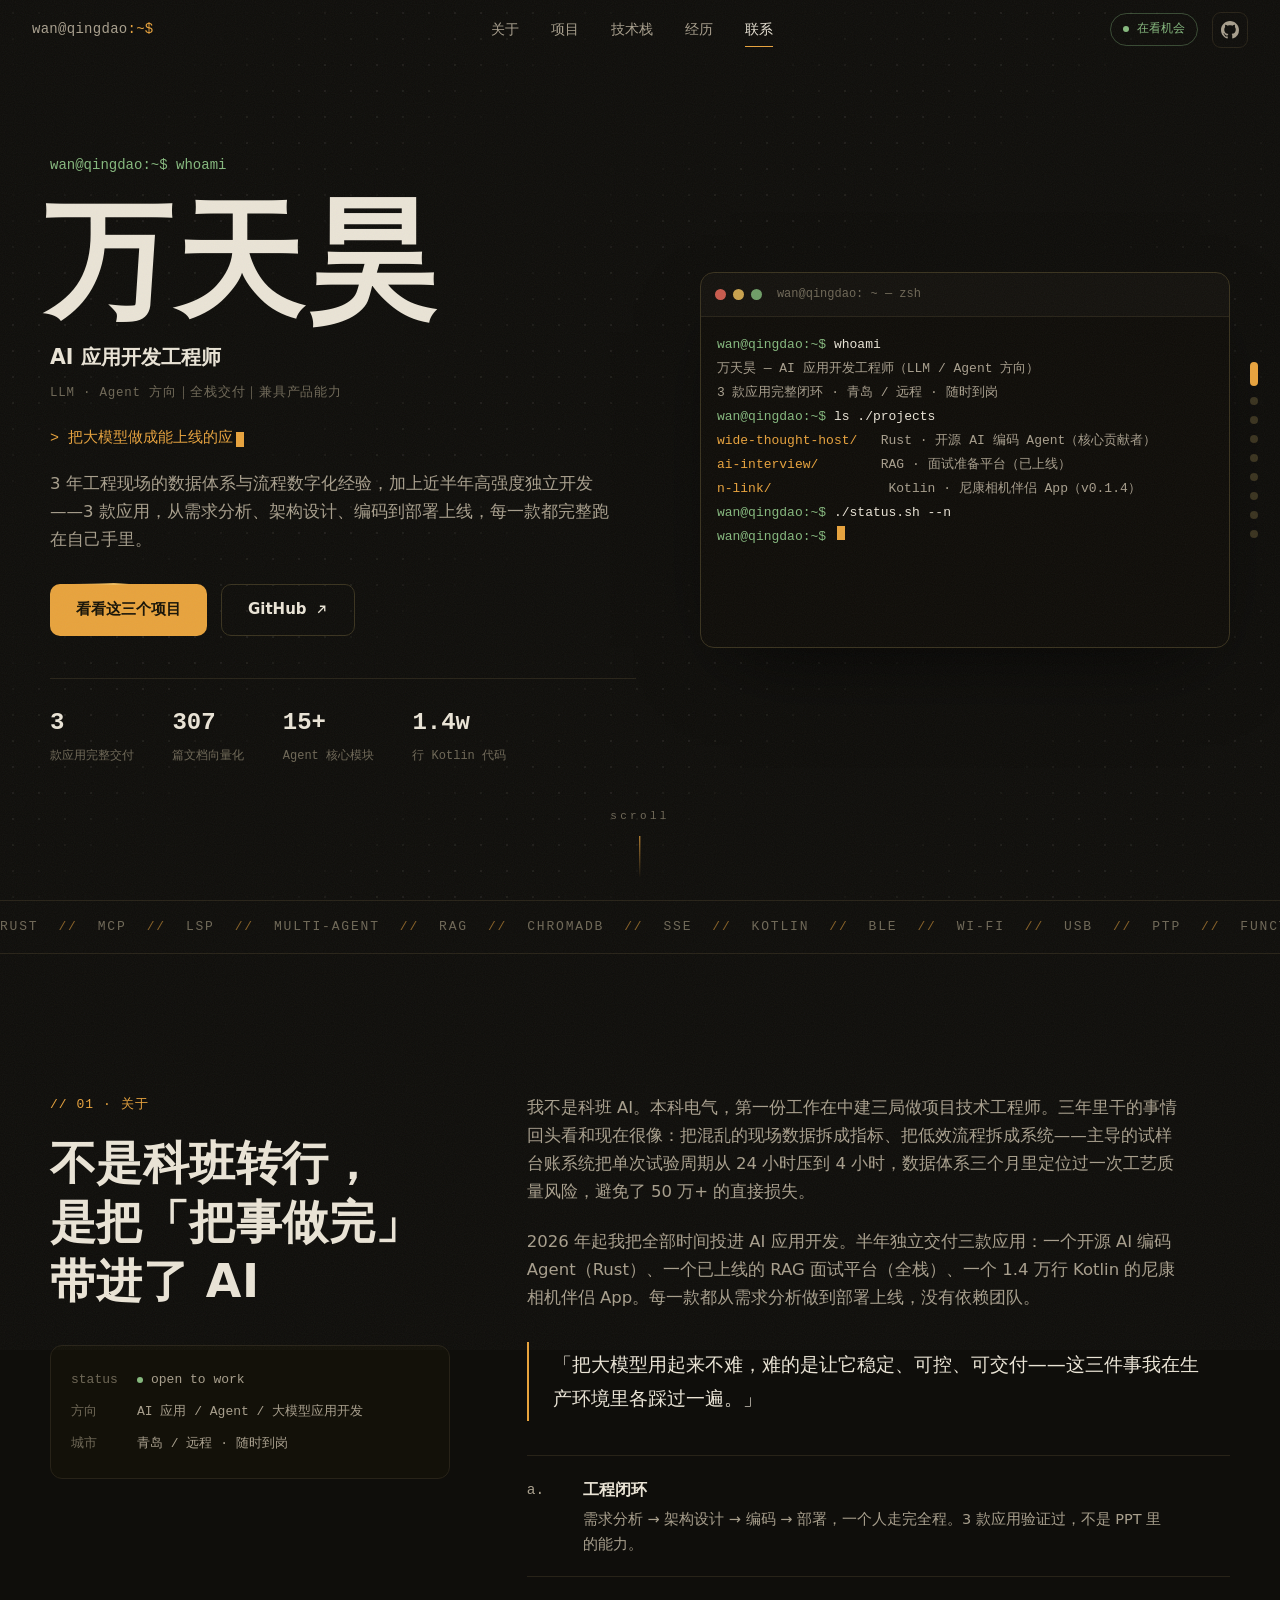
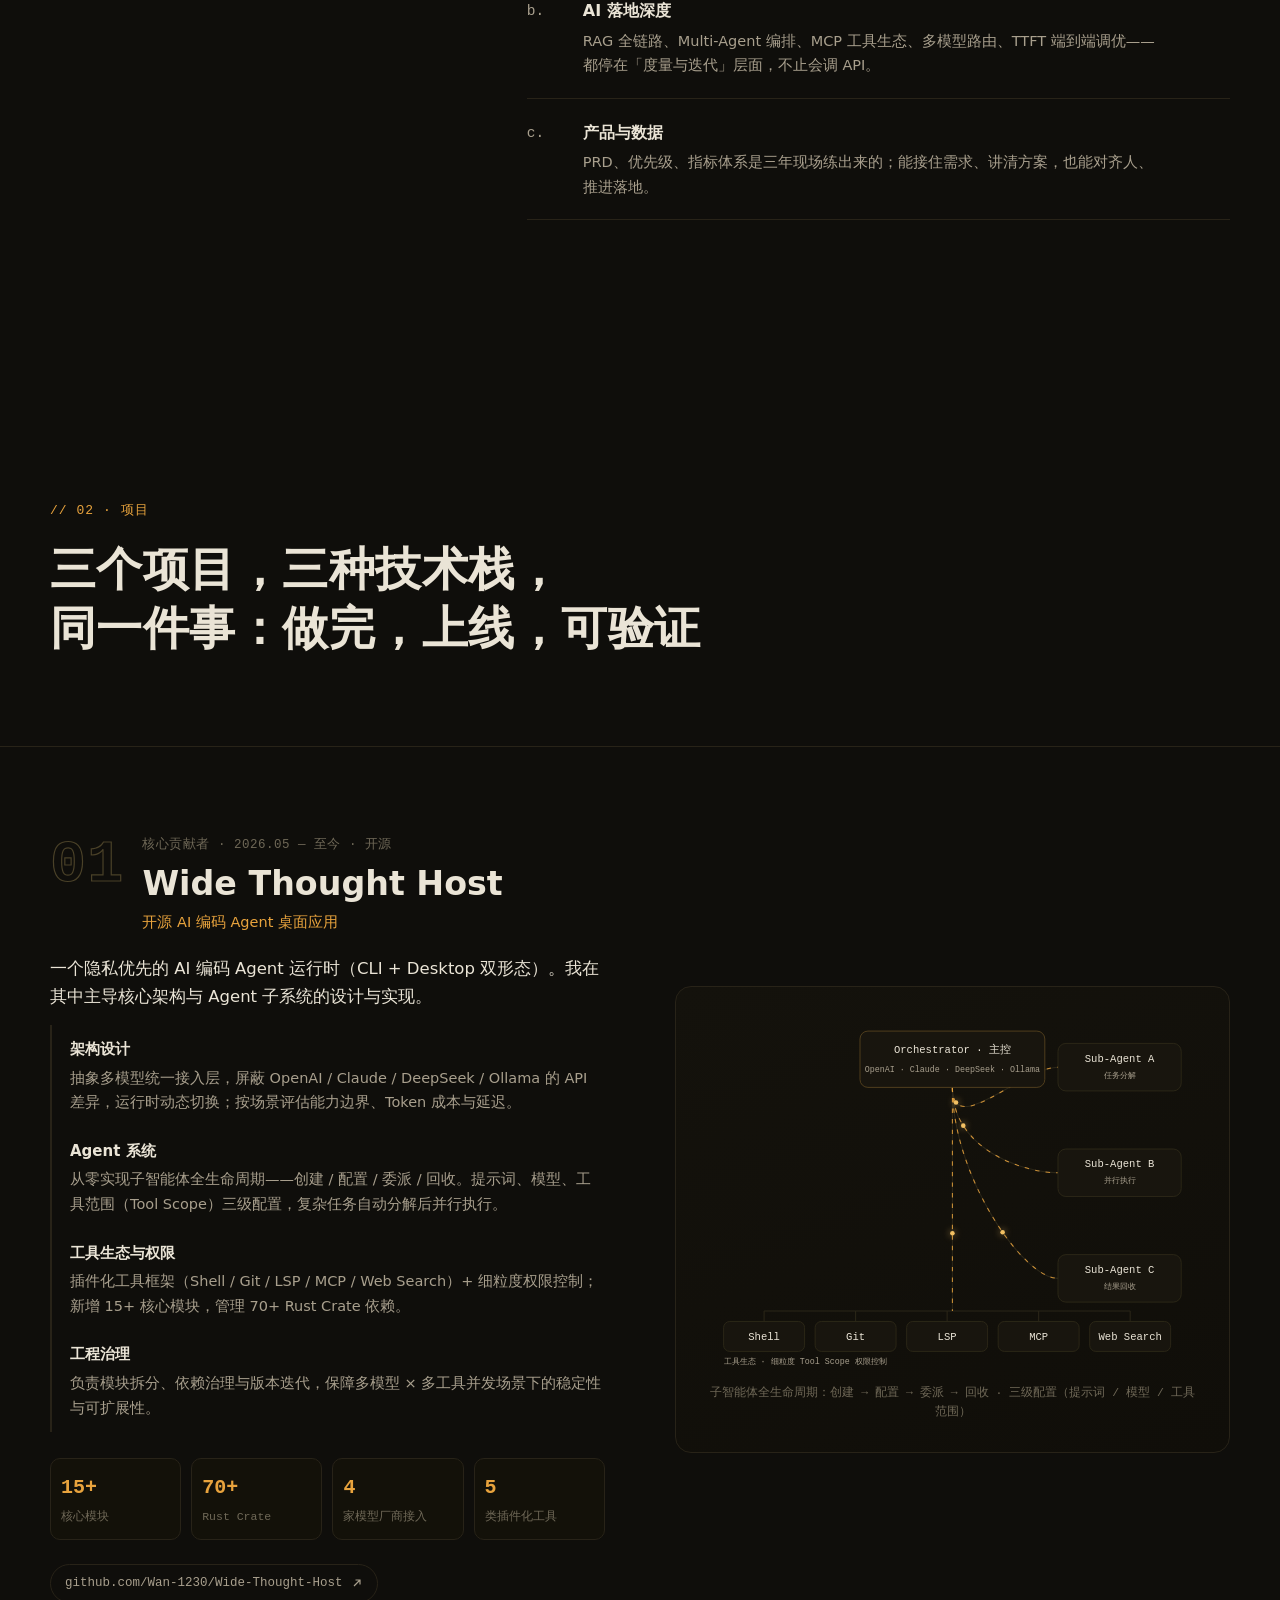
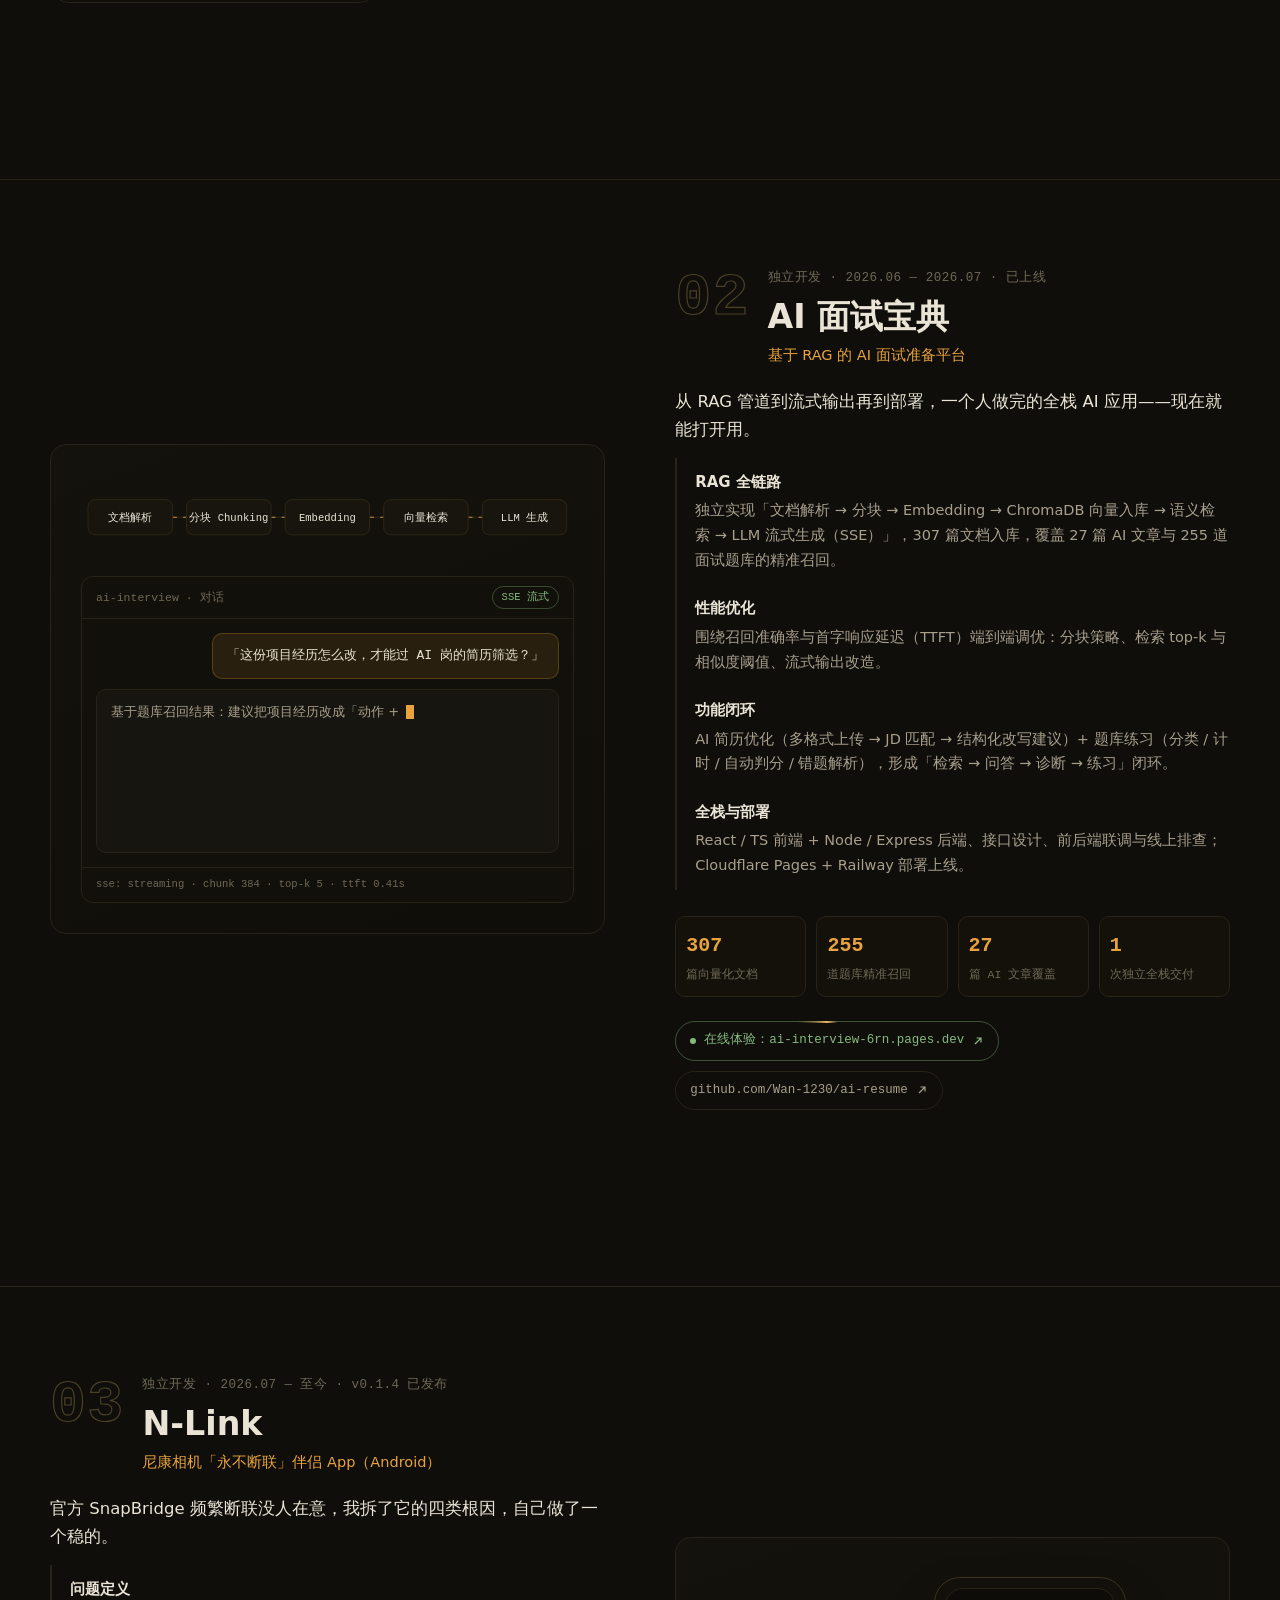
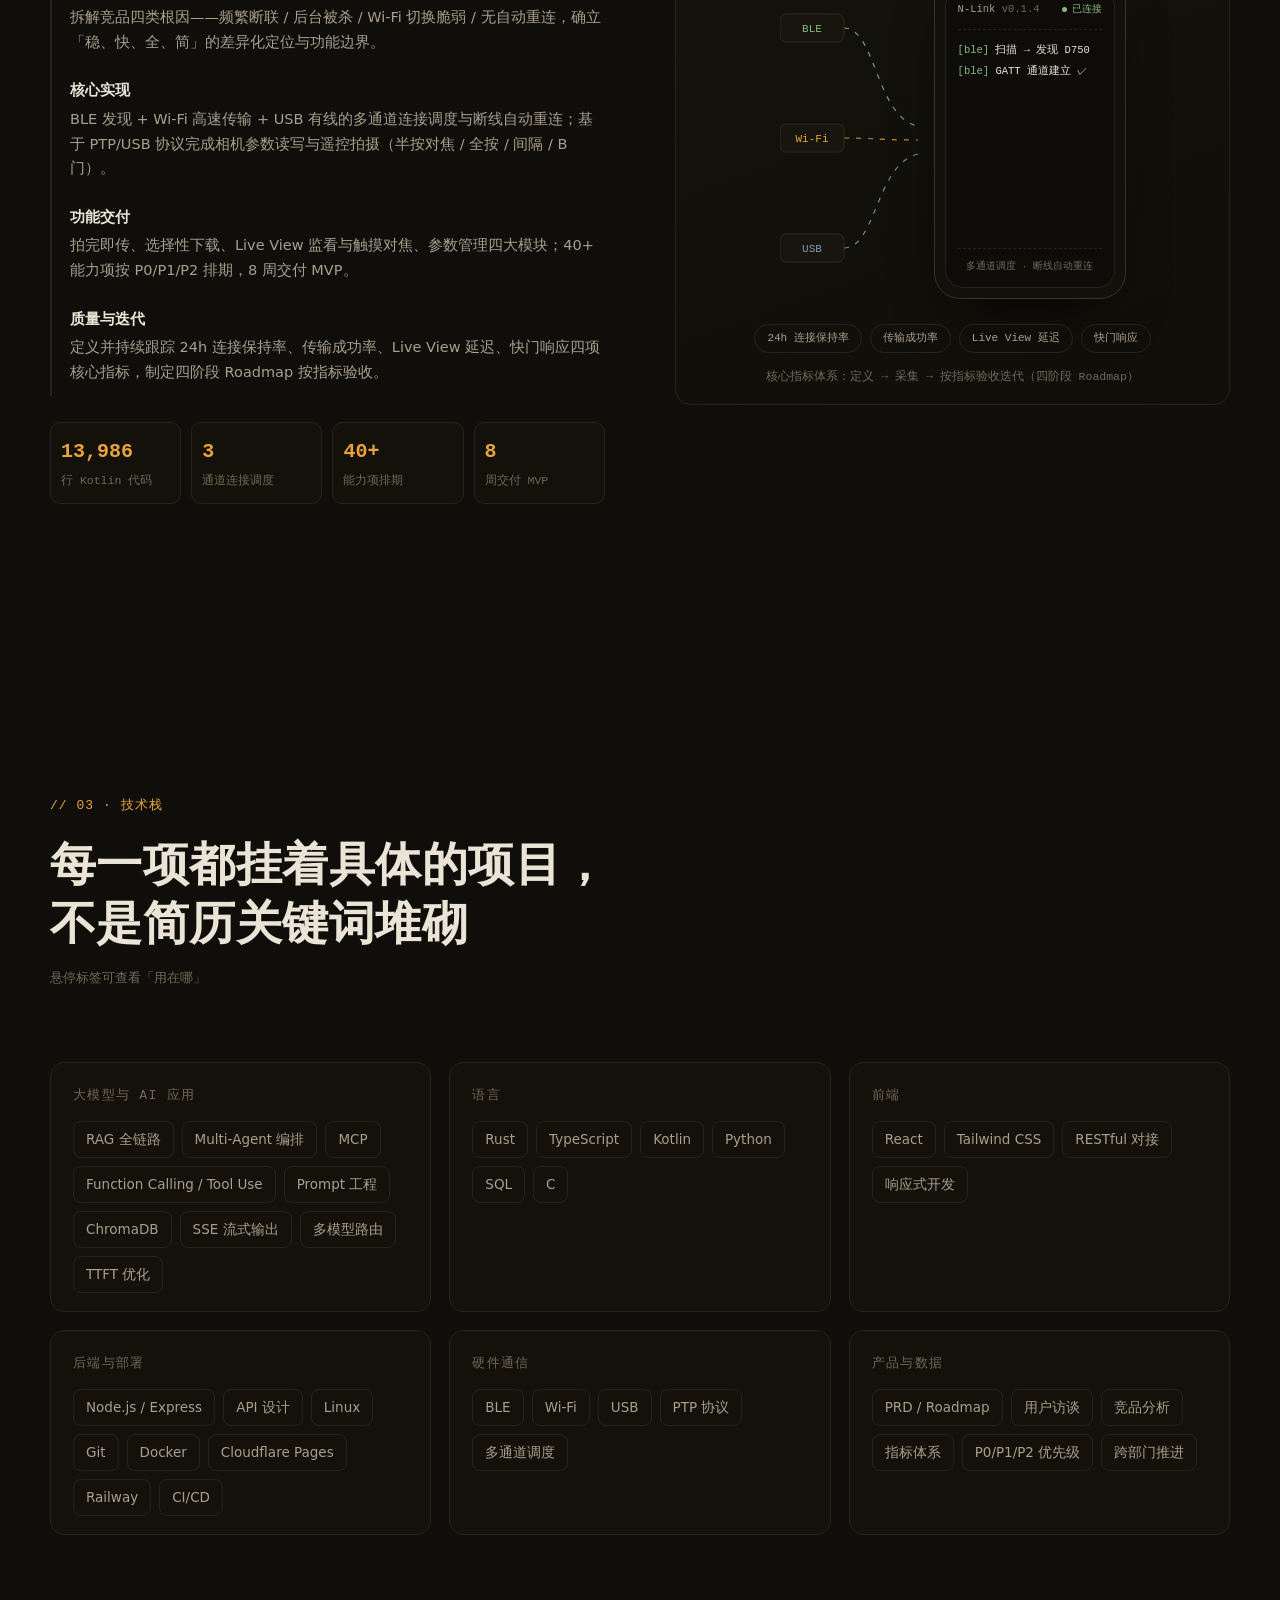
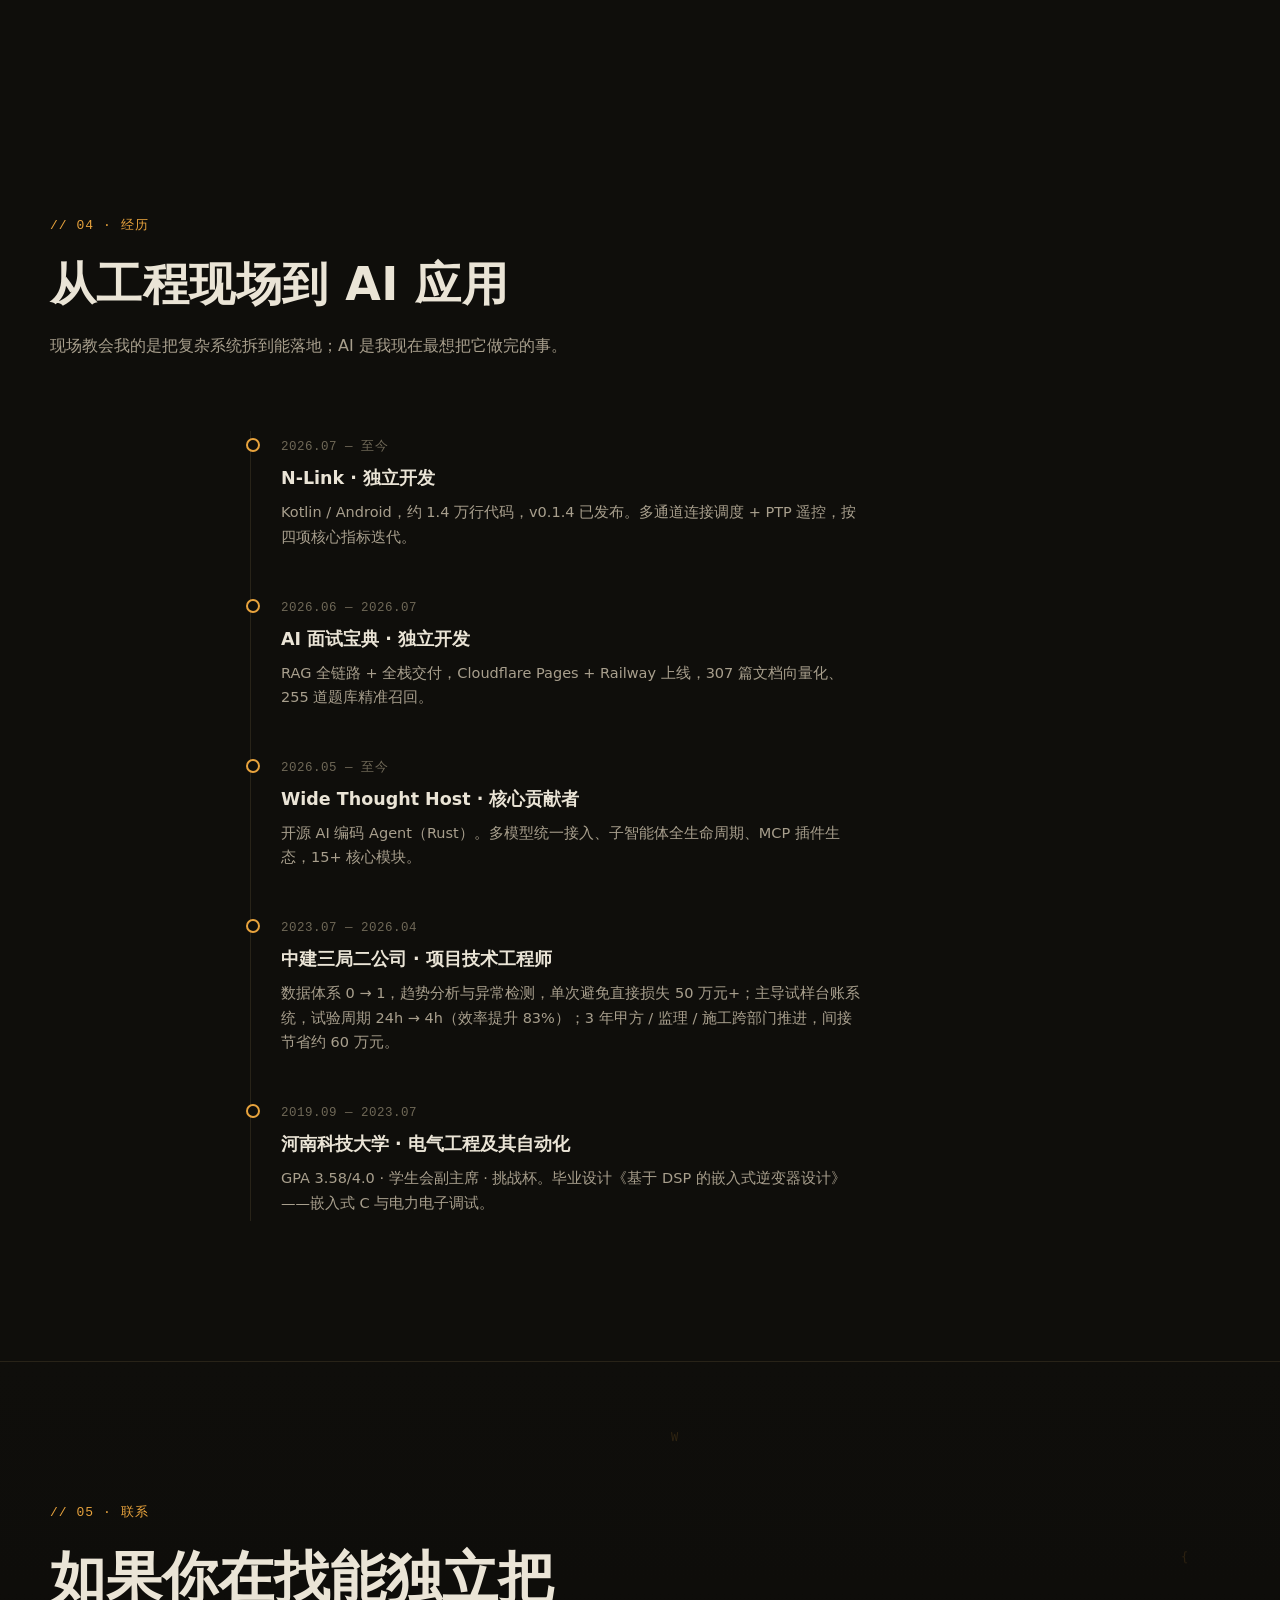
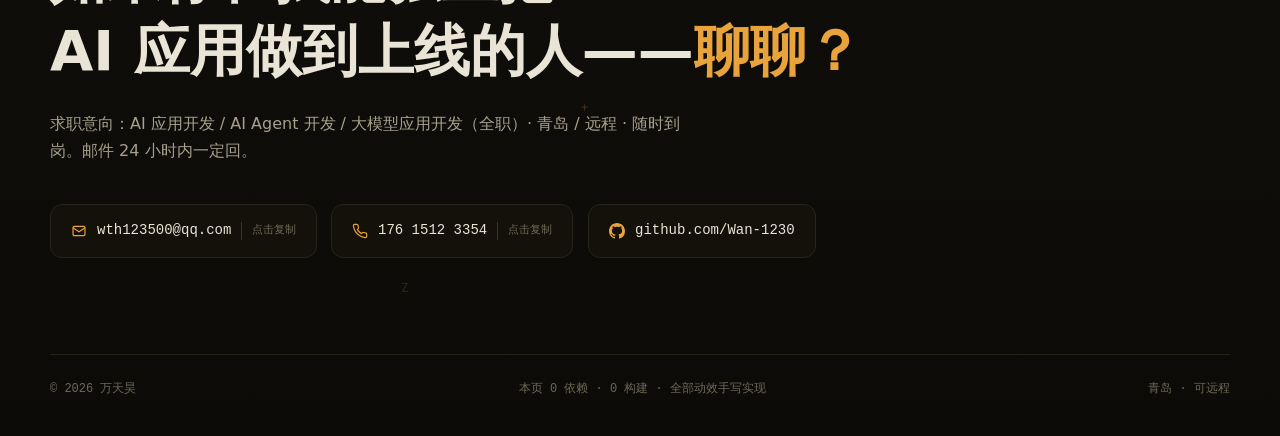
==== commit 50b573ee: "feat: 整屏滚动（停靠点吸附 + 惯性静默窗 + 分页指示点）；reactbits 风格动效（Scramble/ClickSpark/StarBorder/Shiny/GridMotion/Let" ====
--- a/index.html
+++ b/index.html
@@ -15,6 +15,7 @@
 <body>
 
 <div class="progress" id="progress"></div>
+<nav class="fp-dots" id="fpDots" aria-label="分页导航"></nav>
 <div class="cursor-dot" id="cursorDot" aria-hidden="true"></div>
 <div class="cursor-ring" id="cursorRing" aria-hidden="true"></div>
 
@@ -49,7 +50,7 @@
       <p class="hero-line mono">&gt; <span id="rotor"></span><span class="caret"></span></p>
       <p class="hero-desc">3 年工程现场的数据体系与流程数字化经验，加上近半年高强度独立开发——3 款应用，从需求分析、架构设计、编码到部署上线，每一款都完整跑在自己手里。</p>
       <div class="hero-cta">
-        <a class="btn btn-primary mag" href="#projects">看看这三个项目</a>
+        <a class="btn btn-primary star-ring mag" href="#projects">看看这三个项目</a>
         <a class="btn btn-ghost mag" href="https://github.com/Wan-1230" target="_blank" rel="noopener">GitHub<svg viewBox="0 0 16 16" width="13" height="13" fill="none" stroke="currentColor" stroke-width="1.6" aria-hidden="true"><path d="M4 12 12 4M6 4h6v6"/></svg></a>
       </div>
       <ul class="hero-stats mono">
@@ -90,7 +91,7 @@
   <div class="container">
     <div class="about-grid">
       <div class="about-side" data-reveal>
-        <p class="sec-eyebrow mono">// 01 · 关于</p>
+        <p class="sec-eyebrow mono" data-scramble>// 01 · 关于</p>
         <h2 class="sec-title">不是科班转行，<br>是把「把事做完」<br>带进了 AI</h2>
         <div class="about-status mono">
           <p><span class="k">status</span><span class="v"><i class="dot"></i>open to work</span></p>
@@ -116,7 +117,7 @@
 <section class="section" id="projects">
   <div class="container">
     <header class="sec-head" data-reveal>
-      <p class="sec-eyebrow mono">// 02 · 项目</p>
+      <p class="sec-eyebrow mono" data-scramble>// 02 · 项目</p>
       <h2 class="sec-title">三个项目，三种技术栈，<br>同一件事：做完，上线，可验证</h2>
     </header>
   </div>
@@ -226,7 +227,7 @@
           <div><b data-count="1">0</b><span>次独立全栈交付</span></div>
         </div>
         <div class="proj-links" data-reveal>
-          <a class="chip-link chip-link--live mono" href="https://ai-interview-6rn.pages.dev" target="_blank" rel="noopener"><i class="dot"></i>在线体验：ai-interview-6rn.pages.dev<svg viewBox="0 0 16 16" width="12" height="12" fill="none" stroke="currentColor" stroke-width="1.6" aria-hidden="true"><path d="M4 12 12 4M6 4h6v6"/></svg></a>
+          <a class="chip-link chip-link--live star-ring mono" href="https://ai-interview-6rn.pages.dev" target="_blank" rel="noopener"><i class="dot"></i>在线体验：ai-interview-6rn.pages.dev<svg viewBox="0 0 16 16" width="12" height="12" fill="none" stroke="currentColor" stroke-width="1.6" aria-hidden="true"><path d="M4 12 12 4M6 4h6v6"/></svg></a>
           <a class="chip-link mono" href="https://github.com/Wan-1230/ai-resume" target="_blank" rel="noopener">github.com/Wan-1230/ai-resume<svg viewBox="0 0 16 16" width="12" height="12" fill="none" stroke="currentColor" stroke-width="1.6" aria-hidden="true"><path d="M4 12 12 4M6 4h6v6"/></svg></a>
         </div>
       </div>
@@ -322,9 +323,10 @@
 
 <!-- ============ STACK ============ -->
 <section class="section" id="stack">
+  <canvas id="stackFx" class="section-fx" aria-hidden="true"></canvas>
   <div class="container">
     <header class="sec-head" data-reveal>
-      <p class="sec-eyebrow mono">// 03 · 技术栈</p>
+      <p class="sec-eyebrow mono" data-scramble>// 03 · 技术栈</p>
       <h2 class="sec-title">每一项都挂着具体的项目，<br>不是简历关键词堆砌</h2>
       <p class="sec-hint mono">悬停标签可查看「用在哪」</p>
     </header>
@@ -405,7 +407,7 @@
 <section class="section" id="journey">
   <div class="container">
     <header class="sec-head" data-reveal>
-      <p class="sec-eyebrow mono">// 04 · 经历</p>
+      <p class="sec-eyebrow mono" data-scramble>// 04 · 经历</p>
       <h2 class="sec-title">从工程现场到 AI 应用</h2>
       <p class="sec-note">现场教会我的是把复杂系统拆到能落地；AI 是我现在最想把它做完的事。</p>
     </header>
@@ -438,8 +440,9 @@
 
 <!-- ============ CONTACT / FOOTER ============ -->
 <footer class="footer" id="contact">
+  <canvas id="footerFx" class="section-fx" aria-hidden="true"></canvas>
   <div class="container">
-    <p class="sec-eyebrow mono" data-reveal>// 05 · 联系</p>
+    <p class="sec-eyebrow mono" data-reveal data-scramble>// 05 · 联系</p>
     <h2 class="footer-title" data-reveal>如果你在找能独立把<br>AI 应用做到上线的人——<em>聊聊？</em></h2>
     <p class="footer-sub" data-reveal>求职意向：AI 应用开发 / AI Agent 开发 / 大模型应用开发（全职）· 青岛 / 远程 · 随时到岗。邮件 24 小时内一定回。</p>
     <div class="contact-row" data-reveal>
--- a/assets/style.css
+++ b/assets/style.css
@@ -100,7 +100,26 @@
   backdrop-filter: blur(12px);
   border-bottom-color: var(--line);
 }
-.nav.is-hidden { transform: translateY(-100%); }
+
+/* 整屏滚动分页指示点（仅桌面精确指针显示） */
+.fp-dots {
+  position: fixed; right: 22px; top: 50%; z-index: 900;
+  transform: translateY(-50%);
+  display: none;
+  flex-direction: column; gap: 11px;
+}
+.fp-dot {
+  width: 8px; height: 8px;
+  border-radius: 99px;
+  background: #3a331f;
+  padding: 0;
+  transition: height 0.35s var(--ease), background 0.25s;
+}
+.fp-dot:hover { background: var(--ink-3); }
+.fp-dot.is-active { height: 24px; background: var(--amber); }
+@media (min-width: 1024px) and (pointer: fine) {
+  .fp-dots { display: flex; }
+}
 
 .nav-logo { font-size: 14px; color: var(--ink-2); letter-spacing: 0.02em; transition: color 0.25s; }
 .nav-logo span { color: var(--amber); }
@@ -233,6 +252,24 @@
   box-shadow: 0 0 0 0 rgba(232, 163, 61, 0.35);
 }
 .btn-primary:hover { background: var(--amber-2); box-shadow: 0 8px 30px -8px rgba(232, 163, 61, 0.45); }
+
+/* reactbits Star Border：旋转光点描边（Chromium/Safari/Firefox 均支持 @property） */
+@property --sb { syntax: "<angle>"; initial-value: 0deg; inherits: false; }
+.star-ring { position: relative; }
+.star-ring::after {
+  content: "";
+  position: absolute; inset: -1.5px;
+  border-radius: inherit;
+  padding: 1.5px;
+  background: conic-gradient(from var(--sb), transparent 0deg 295deg, rgba(242, 192, 99, 0.95) 330deg, transparent 360deg);
+  -webkit-mask: linear-gradient(#000 0 0) content-box, linear-gradient(#000 0 0);
+  -webkit-mask-composite: xor;
+          mask: linear-gradient(#000 0 0) content-box, linear-gradient(#000 0 0);
+          mask-composite: exclude;
+  animation: sb-spin 2.8s linear infinite;
+  pointer-events: none;
+}
+@keyframes sb-spin { to { --sb: 360deg; } }
 
 .btn-ghost { border: 1px solid var(--line-2); color: var(--ink); }
 .btn-ghost:hover { border-color: var(--amber); color: var(--amber); }
@@ -368,6 +405,15 @@
 /* ============ 通用 Section ============ */
 .section { padding: clamp(88px, 11vw, 140px) 0; position: relative; }
 
+/* 区块背景特效画布（reactbits 风格：Grid Motion / Letter Glitch） */
+.section-fx {
+  position: absolute; inset: 0;
+  width: 100%; height: 100%;
+  pointer-events: none;
+  display: block;
+}
+#stack .container, #stack .sec-head, .footer .container { position: relative; z-index: 1; }
+
 .sec-eyebrow { font-size: 13px; color: var(--amber); letter-spacing: 0.08em; margin-bottom: 18px; }
 .sec-title {
   font-size: clamp(30px, 4.2vw, 46px);
@@ -623,7 +669,9 @@
   background: var(--bg-3);
   border: 1px solid var(--line);
   color: var(--ink-2);
-  min-height: 128px;
+  /* 固定高度：流式打字不改变区块高度，避免整屏滚动停靠点漂移 */
+  height: 164px;
+  overflow: hidden;
 }
 .chat-status { padding: 8px 14px; border-top: 1px solid var(--line); font-size: 10.5px; color: var(--ink-3); }
 
@@ -694,6 +742,7 @@
 
 /* ============ 页脚 / 联系 ============ */
 .footer {
+  position: relative;
   border-top: 1px solid var(--line);
   background: linear-gradient(to bottom, var(--bg), #0c0b08);
   padding: clamp(88px, 11vw, 140px) 0 36px;
@@ -704,7 +753,21 @@
   line-height: 1.3;
   max-width: 18em;
 }
-.footer-title em { font-style: normal; color: var(--amber); }
+.footer-title em {
+  font-style: normal;
+  /* reactbits Shiny Text：高光扫过 */
+  background: linear-gradient(110deg, var(--amber) 42%, #ffdf9e 50%, var(--amber) 58%);
+  background-size: 240% 100%;
+  -webkit-background-clip: text;
+          background-clip: text;
+  -webkit-text-fill-color: transparent;
+          color: var(--amber);
+  animation: shiny 3.6s ease-in-out infinite;
+}
+@keyframes shiny {
+  0% { background-position: 120% 0; }
+  55%, 100% { background-position: -120% 0; }
+}
 .footer-sub { margin-top: 22px; color: var(--ink-2); font-size: 16px; max-width: 40em; }
 
 .contact-row { display: flex; flex-wrap: wrap; gap: 14px; margin-top: 40px; }
@@ -767,6 +830,25 @@
 }
 html.has-cursor .cursor-dot, html.has-cursor .cursor-ring { opacity: 1; }
 html.has-cursor, html.has-cursor * { cursor: none !important; }
+
+/* reactbits Click Spark：点击迸发的火花 */
+.click-spark {
+  position: fixed; z-index: 9998;
+  width: 0; height: 0;
+  pointer-events: none;
+}
+.click-spark i {
+  position: absolute; left: 0; top: 0;
+  width: 2px; height: 9px;
+  margin: -9px 0 0 -1px;
+  border-radius: 1px;
+  background: var(--amber-2);
+  transform: rotate(var(--a)) translateY(-8px);
+  animation: spark-fly 0.5s var(--ease) forwards;
+}
+@keyframes spark-fly {
+  to { transform: rotate(var(--a)) translateY(-26px) scaleY(0.3); opacity: 0; }
+}
 
 /* 磁吸按钮 */
 .mag { will-change: transform; }
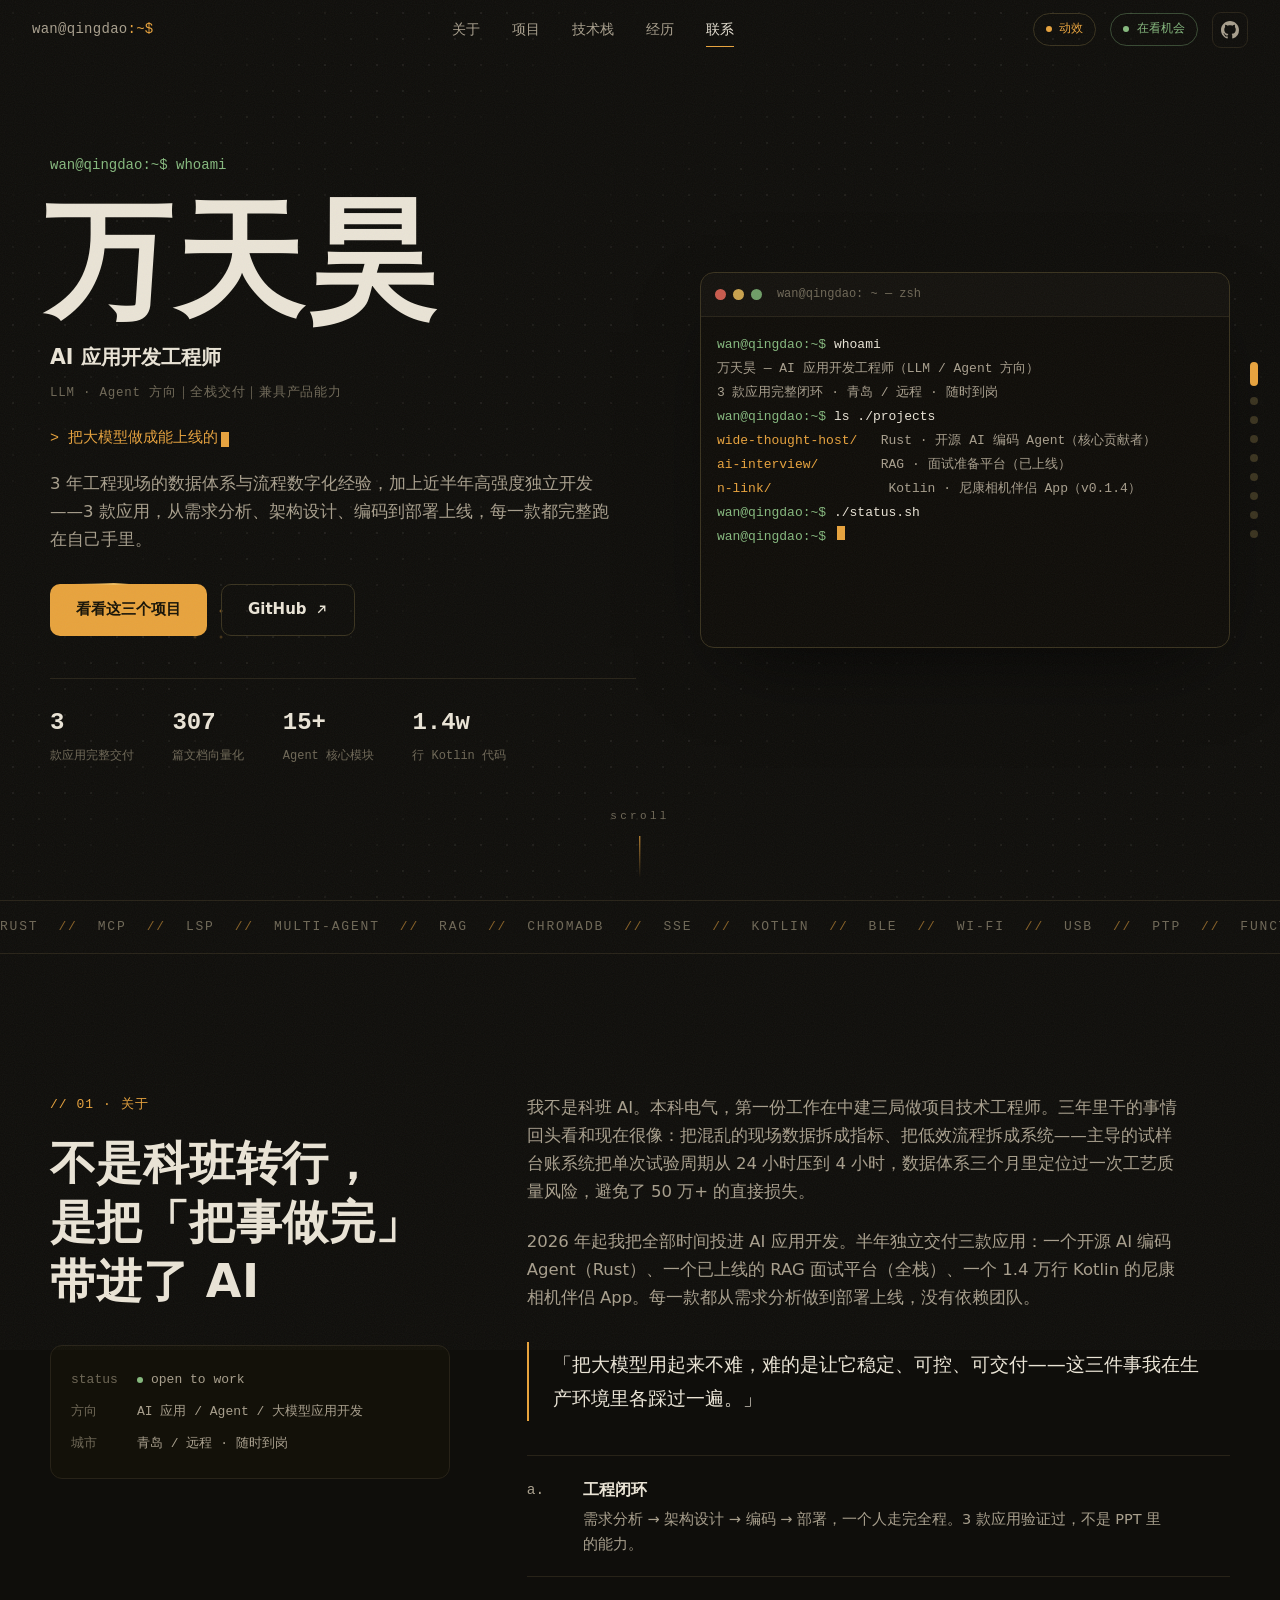
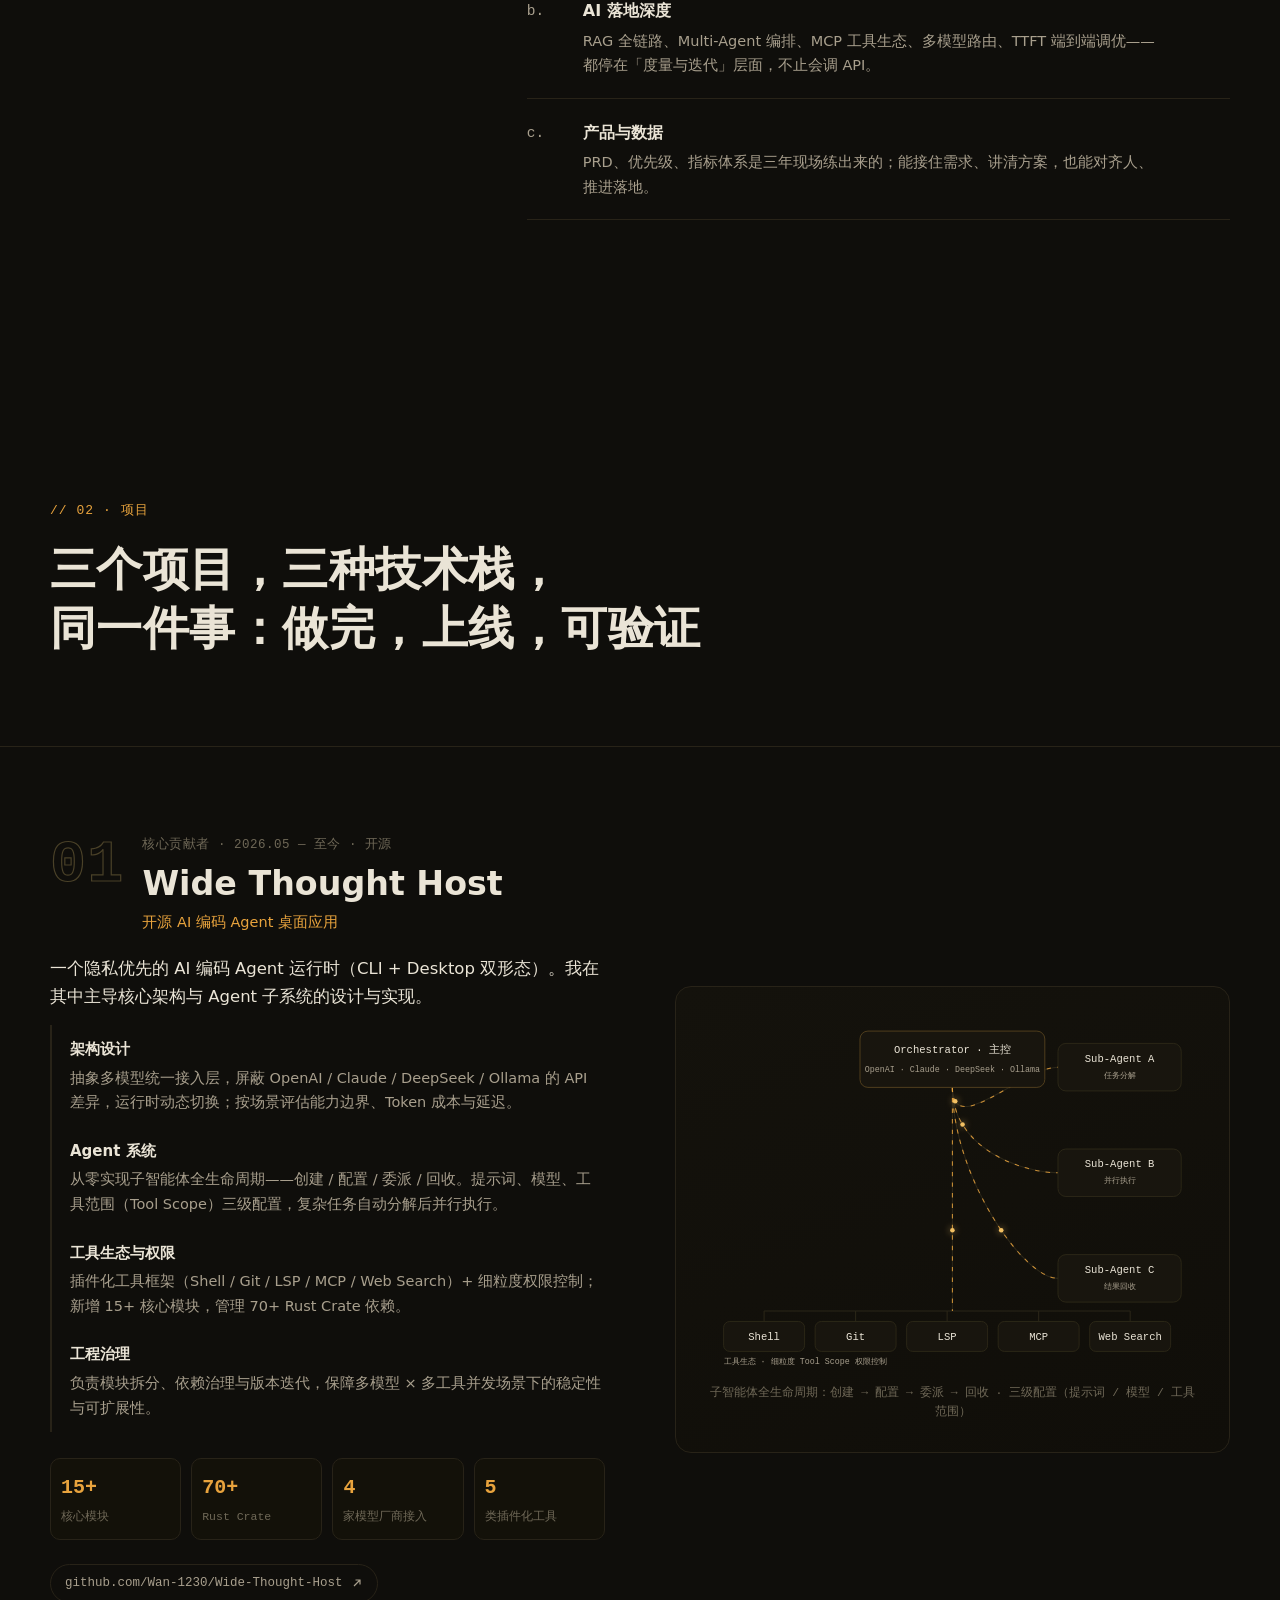
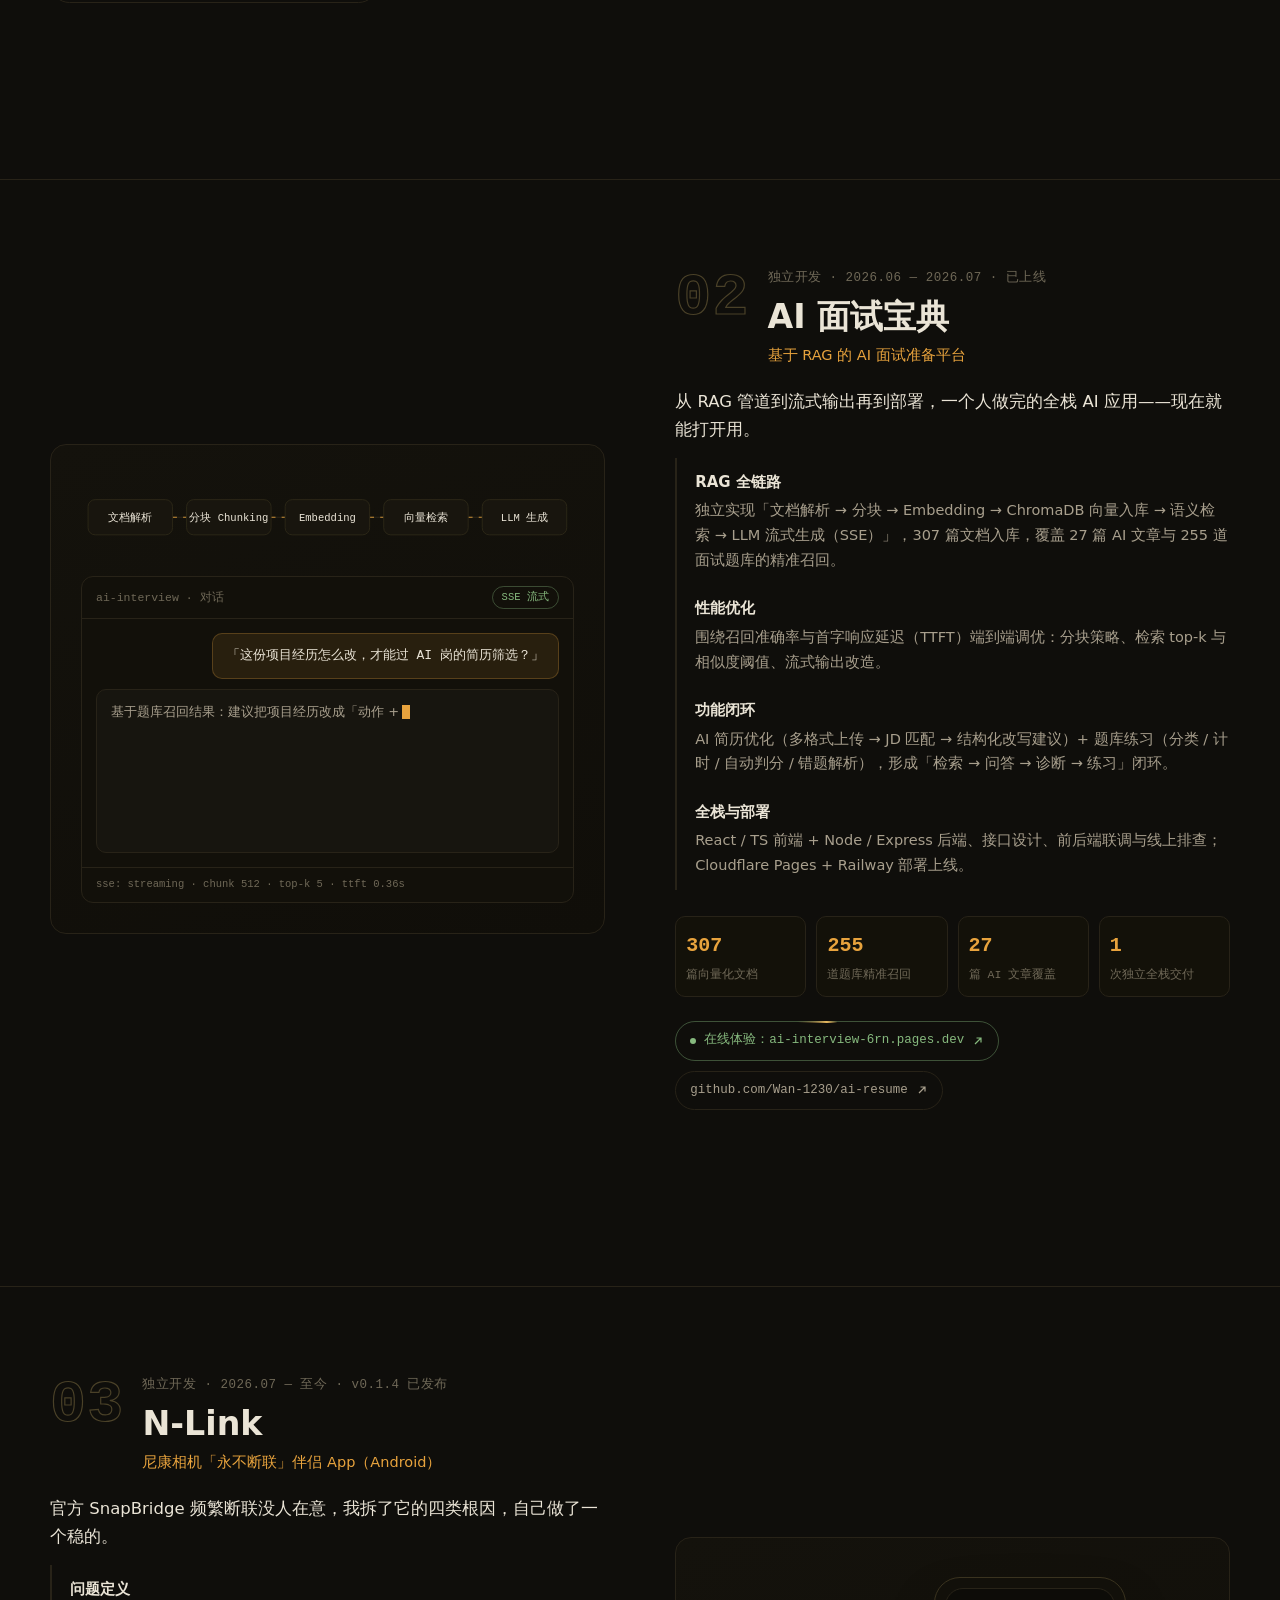
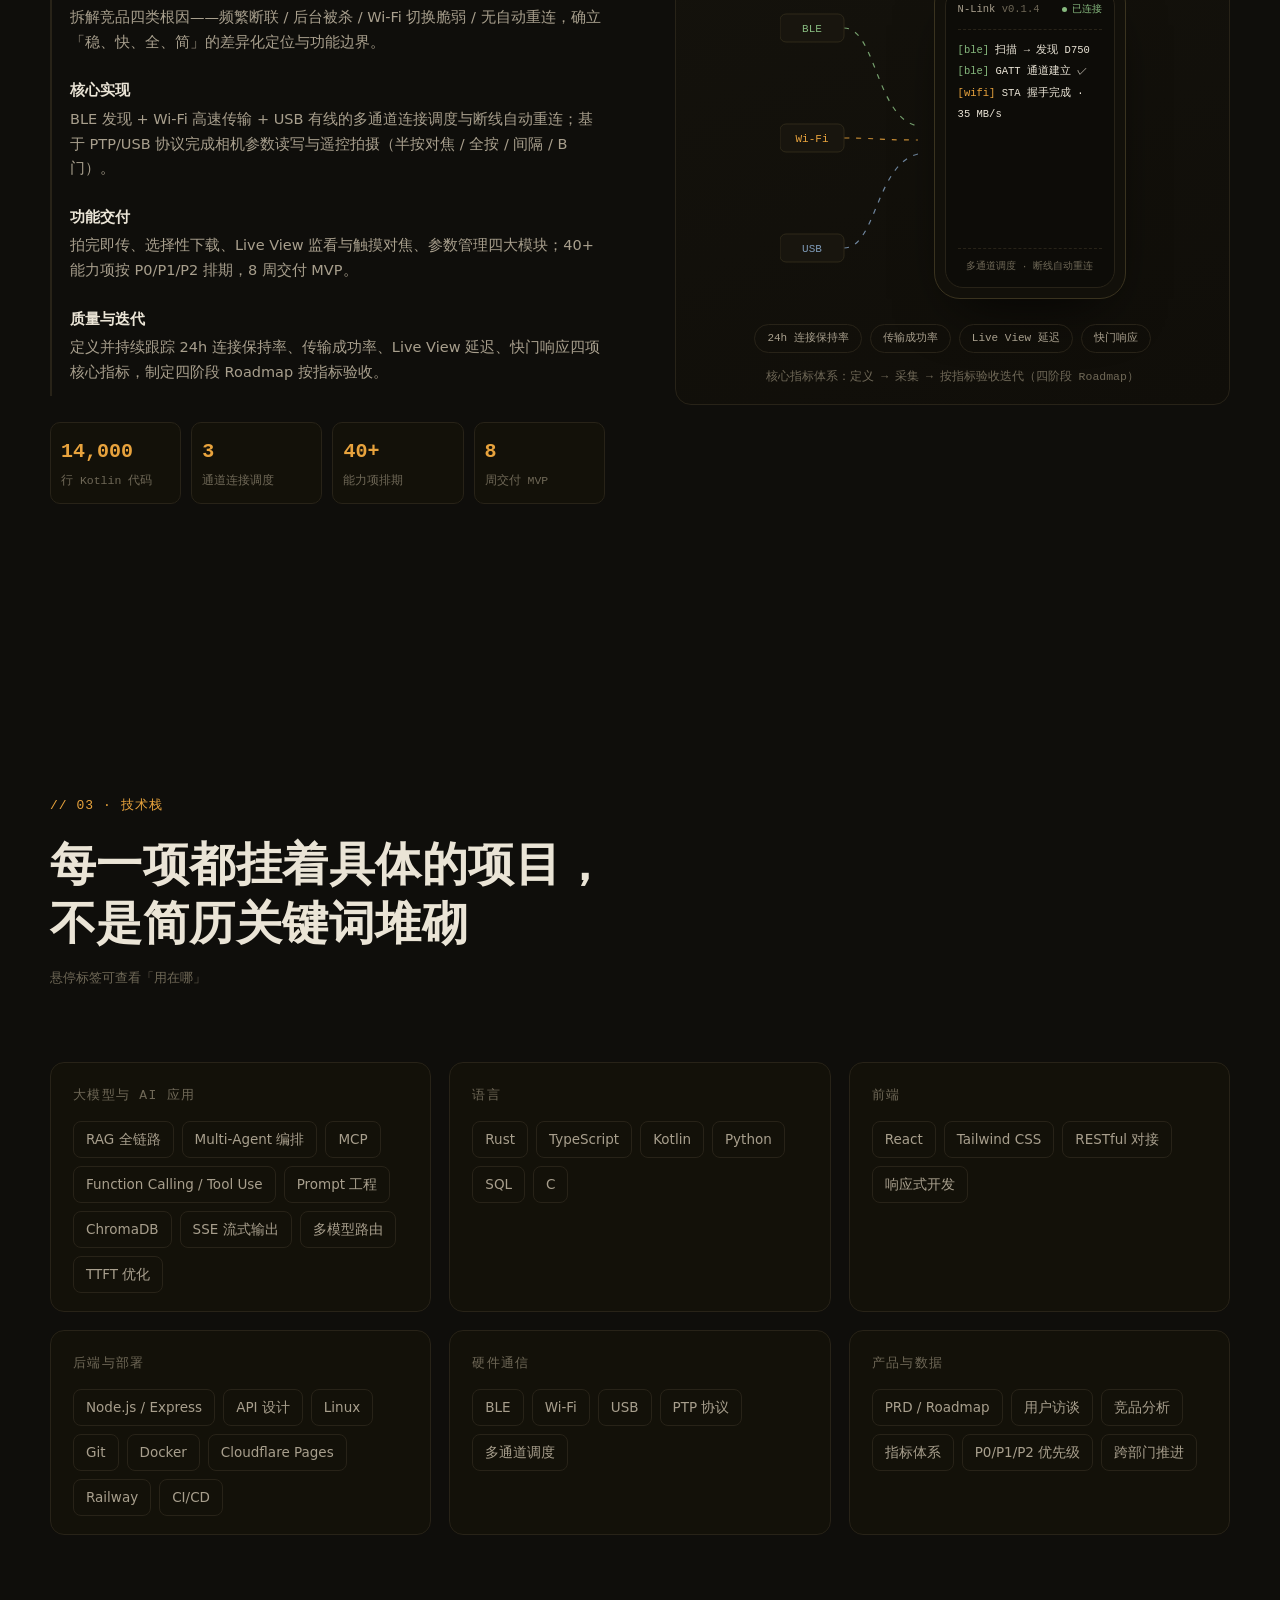
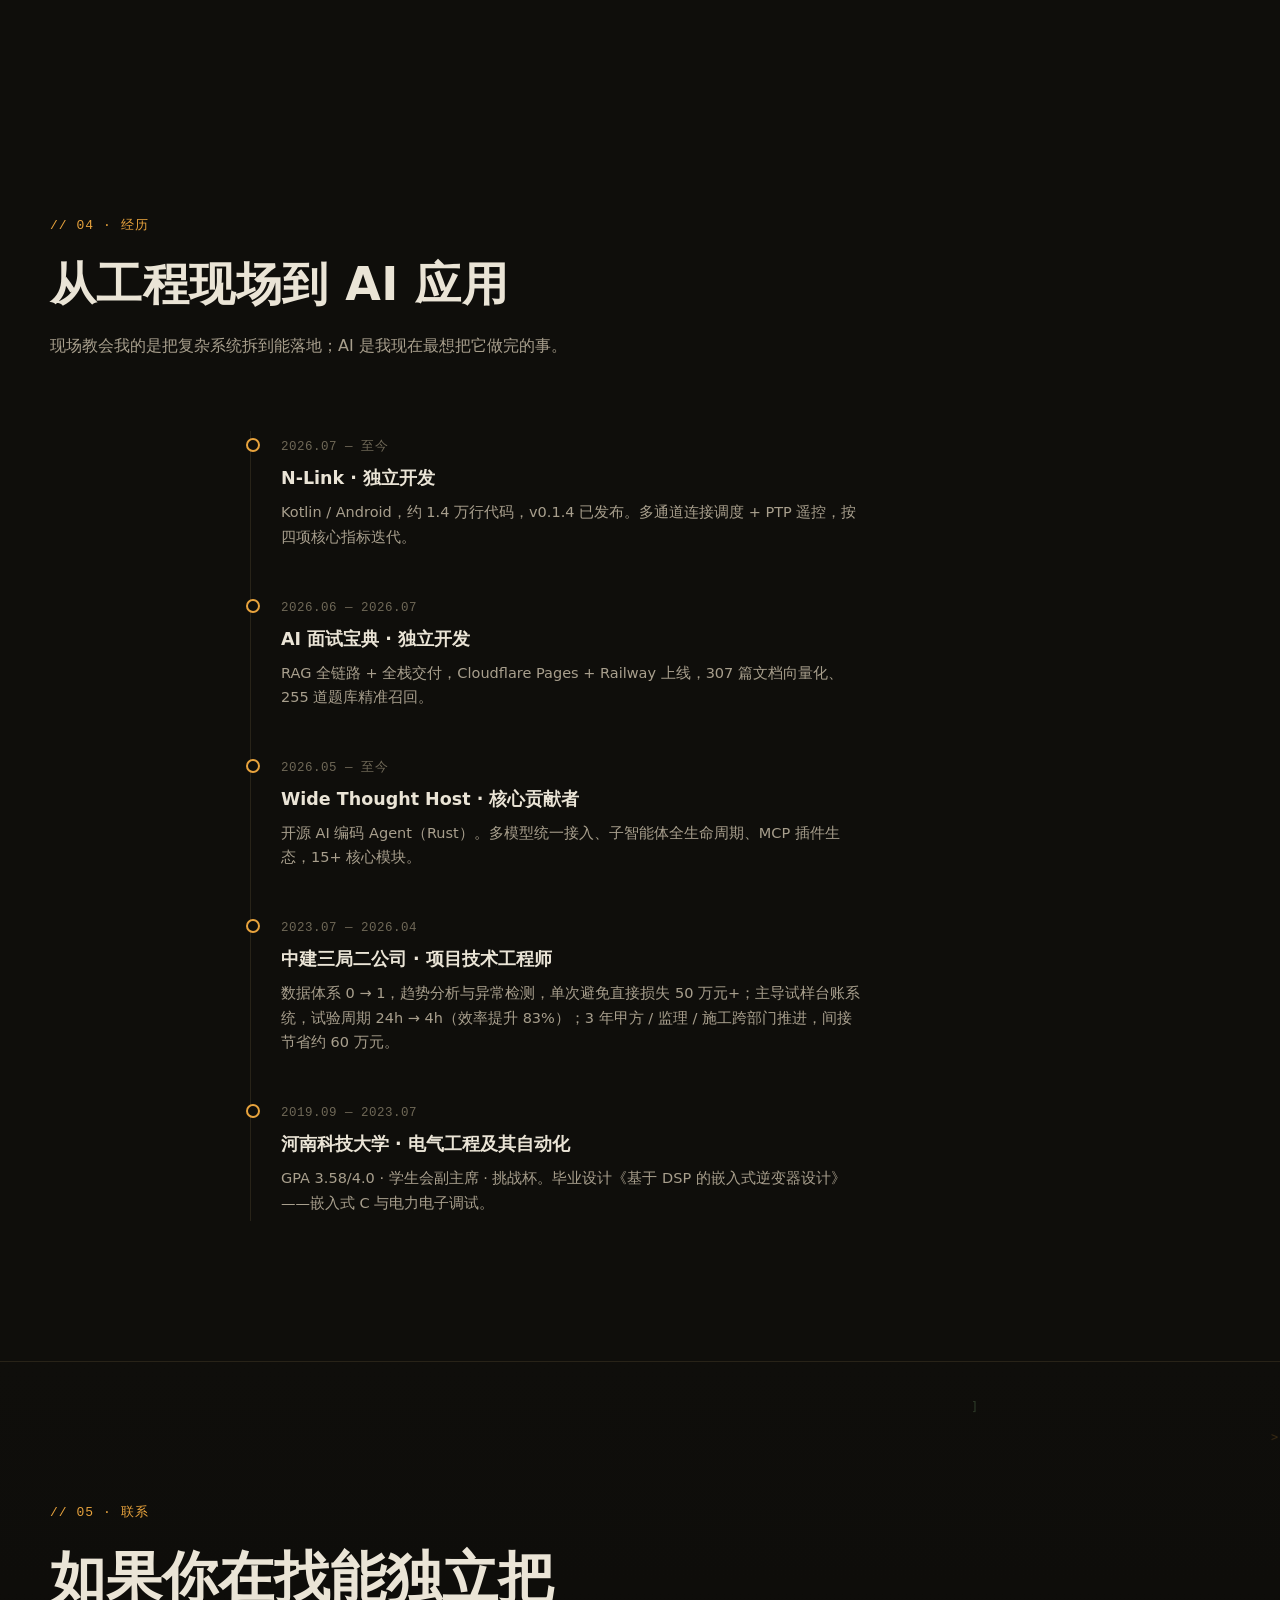
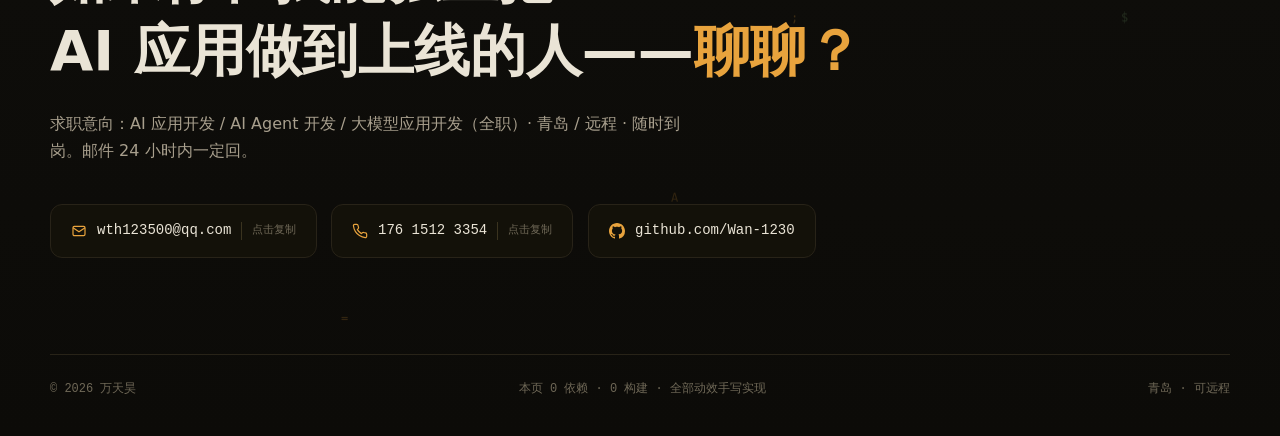
==== commit c6f4094f: "fix: prefers-reduced-motion 环境下整屏滚动与全部动效失效 — 翻页与系统设置解绑；新增右上角动效总开关（localStorage 记忆、即时生效）；提高 GridMotio" ====
--- a/index.html
+++ b/index.html
@@ -29,6 +29,7 @@
     <a href="#contact" class="nav-link">联系</a>
   </nav>
   <div class="nav-right">
+    <button class="fx-toggle" id="fxToggle" type="button" aria-pressed="true">动效</button>
     <a class="status-pill mono" href="#contact"><i class="dot"></i>在看机会</a>
     <a class="btn-icon" href="https://github.com/Wan-1230" target="_blank" rel="noopener" aria-label="GitHub 主页">
       <svg viewBox="0 0 16 16" width="18" height="18" fill="currentColor" aria-hidden="true"><path d="M8 0C3.58 0 0 3.58 0 8c0 3.54 2.29 6.53 5.47 7.59.4.07.55-.17.55-.38 0-.19-.01-.82-.01-1.49-2.01.37-2.53-.49-2.69-.94-.09-.23-.48-.94-.82-1.13-.28-.15-.68-.52-.01-.53.63-.01 1.08.58 1.23.82.72 1.21 1.87.87 2.33.66.07-.52.28-.87.51-1.07-1.78-.2-3.64-.89-3.64-3.95 0-.87.31-1.59.82-2.15-.08-.2-.36-1.02.08-2.12 0 0 .67-.21 2.2.82.64-.18 1.32-.27 2-.27s1.36.09 2 .27c1.53-1.04 2.2-.82 2.2-.82.44 1.1.16 1.92.08 2.12.51.56.82 1.27.82 2.15 0 3.07-1.87 3.75-3.65 3.95.29.25.54.73.54 1.48 0 1.07-.01 1.93-.01 2.2 0 .21.15.46.55.38A8.01 8.01 0 0 0 16 8c0-4.42-3.58-8-8-8Z"/></svg>
--- a/assets/style.css
+++ b/assets/style.css
@@ -144,6 +144,25 @@
 .nav-link:hover::before, .nav-link.is-active::before { transform: scaleX(1); }
 
 .nav-right { display: flex; align-items: center; gap: 14px; }
+
+/* 动效开关 */
+.fx-toggle {
+  display: inline-flex; align-items: center; gap: 7px;
+  padding: 5px 12px;
+  font-family: var(--mono);
+  font-size: 12px; color: var(--amber);
+  border: 1px solid var(--line-2);
+  border-radius: 999px;
+  transition: color 0.25s, border-color 0.25s, background 0.25s;
+}
+.fx-toggle::before {
+  content: "";
+  width: 6px; height: 6px; border-radius: 50%;
+  background: currentColor;
+}
+.fx-toggle[aria-pressed="false"] { color: var(--ink-3); }
+.fx-toggle:hover { border-color: var(--amber); color: var(--amber-2); }
+.fx-toggle[aria-pressed="false"]:hover { color: var(--ink-2); }
 
 .status-pill {
   display: inline-flex; align-items: center; gap: 8px;
@@ -914,18 +933,22 @@
   .scroll-hint { display: none; }
 }
 
-/* ============ 降低动效 ============ */
-@media (prefers-reduced-motion: reduce) {
-  html { scroll-behavior: auto; }
-  *, *::before, *::after {
-    animation-duration: 0.01ms !important;
-    animation-iteration-count: 1 !important;
-    transition-duration: 0.01ms !important;
-  }
-  .m-dot, .scroll-line { display: none; }
-  .js [data-reveal] { opacity: 1; transform: none; }
-  .hero-copy > *, .hero-term { opacity: 1; transform: none; }
-}
+/* ============ 动效开关（JS 维护 html.fx-off 类） ============
+   默认跟随系统「减少动画」，可被右上角「动效」按钮覆盖并记忆。
+   用类而非媒体查询实现，开关切换即时生效。 */
+html.fx-off { scroll-behavior: auto; }
+html.fx-off *, html.fx-off *::before, html.fx-off *::after {
+  animation: none !important;
+  transition: none !important;
+}
+html.fx-off .m-dot, html.fx-off .scroll-line,
+html.fx-off .cursor-dot, html.fx-off .cursor-ring,
+html.fx-off .visual-card::before { display: none !important; }
+html.fx-off .section-fx { visibility: hidden; }
+html.fx-off .js [data-reveal],
+html.fx-off .hero-copy > *,
+html.fx-off .hero-term { opacity: 1; transform: none; }
+html.fx-off, html.fx-off * { cursor: auto !important; }
 
 /* ============ 打印：面试官可能打印/转 PDF ============ */
 @media print {
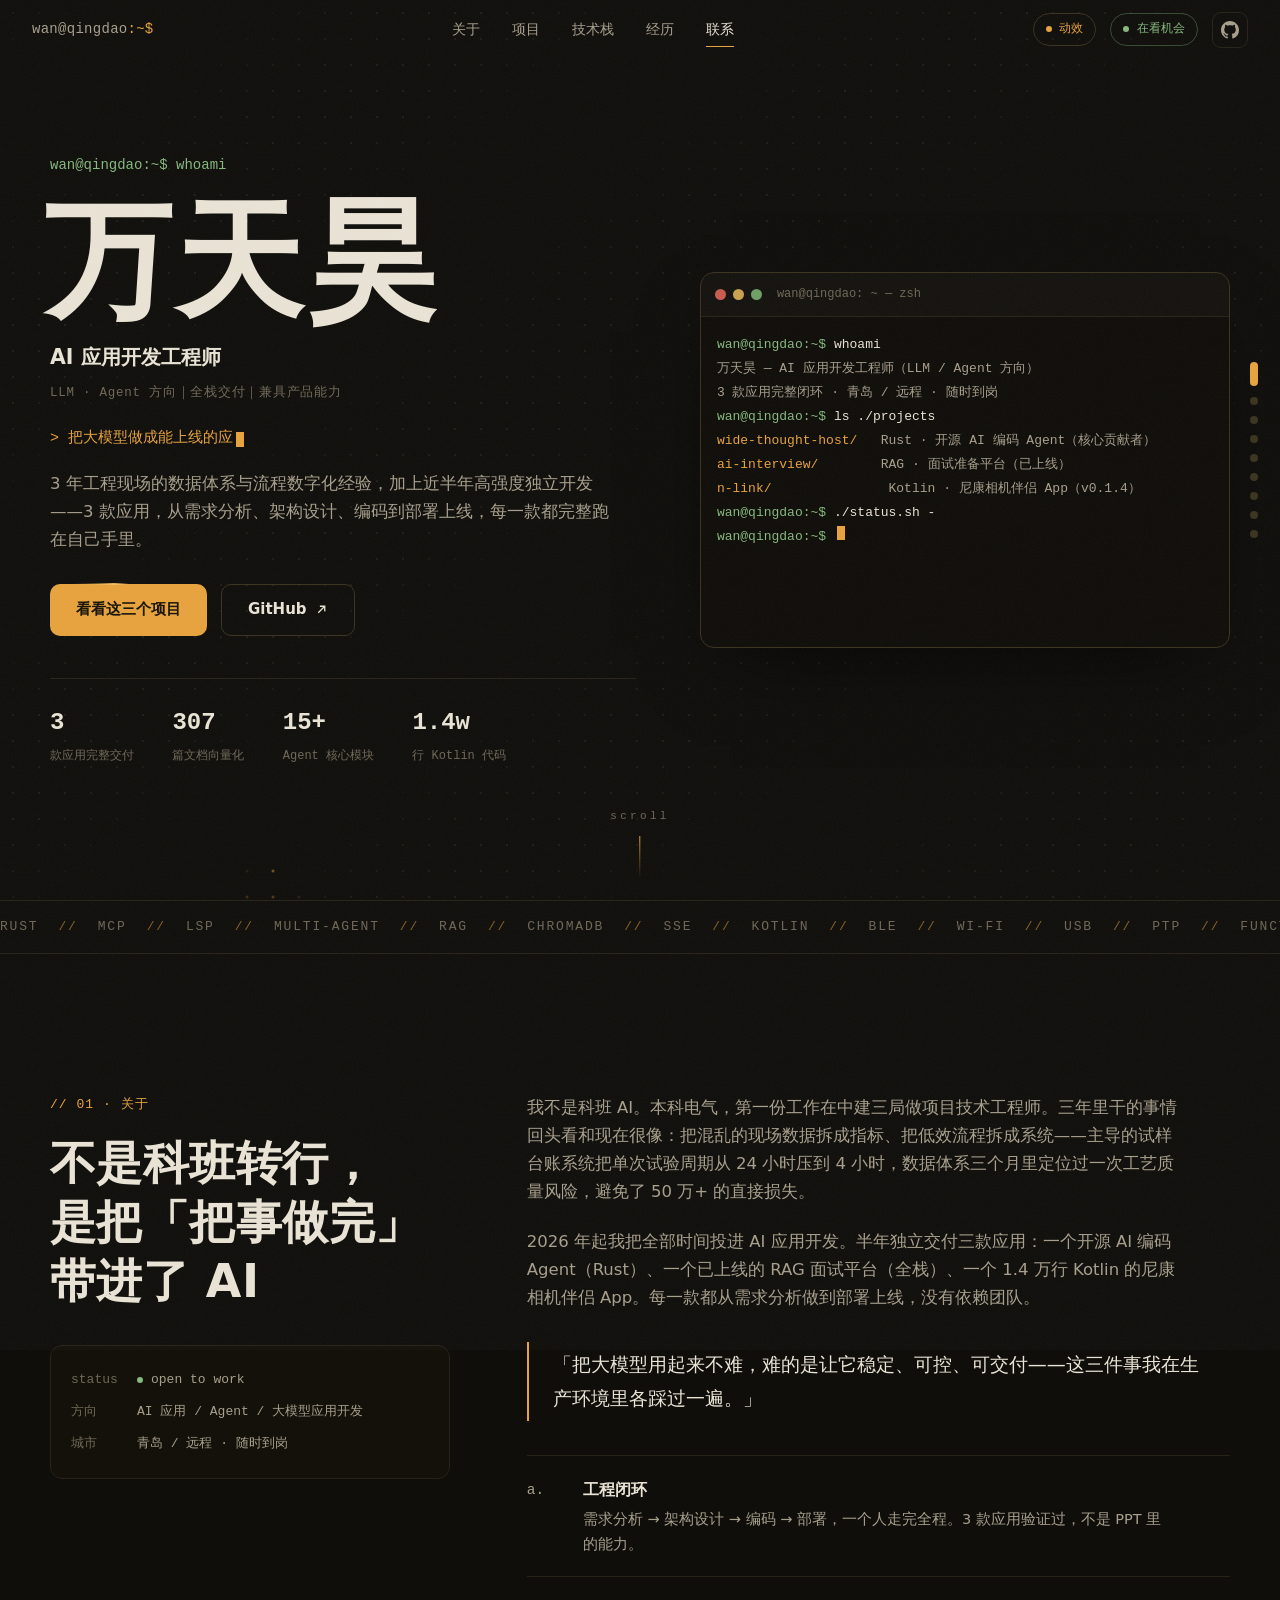
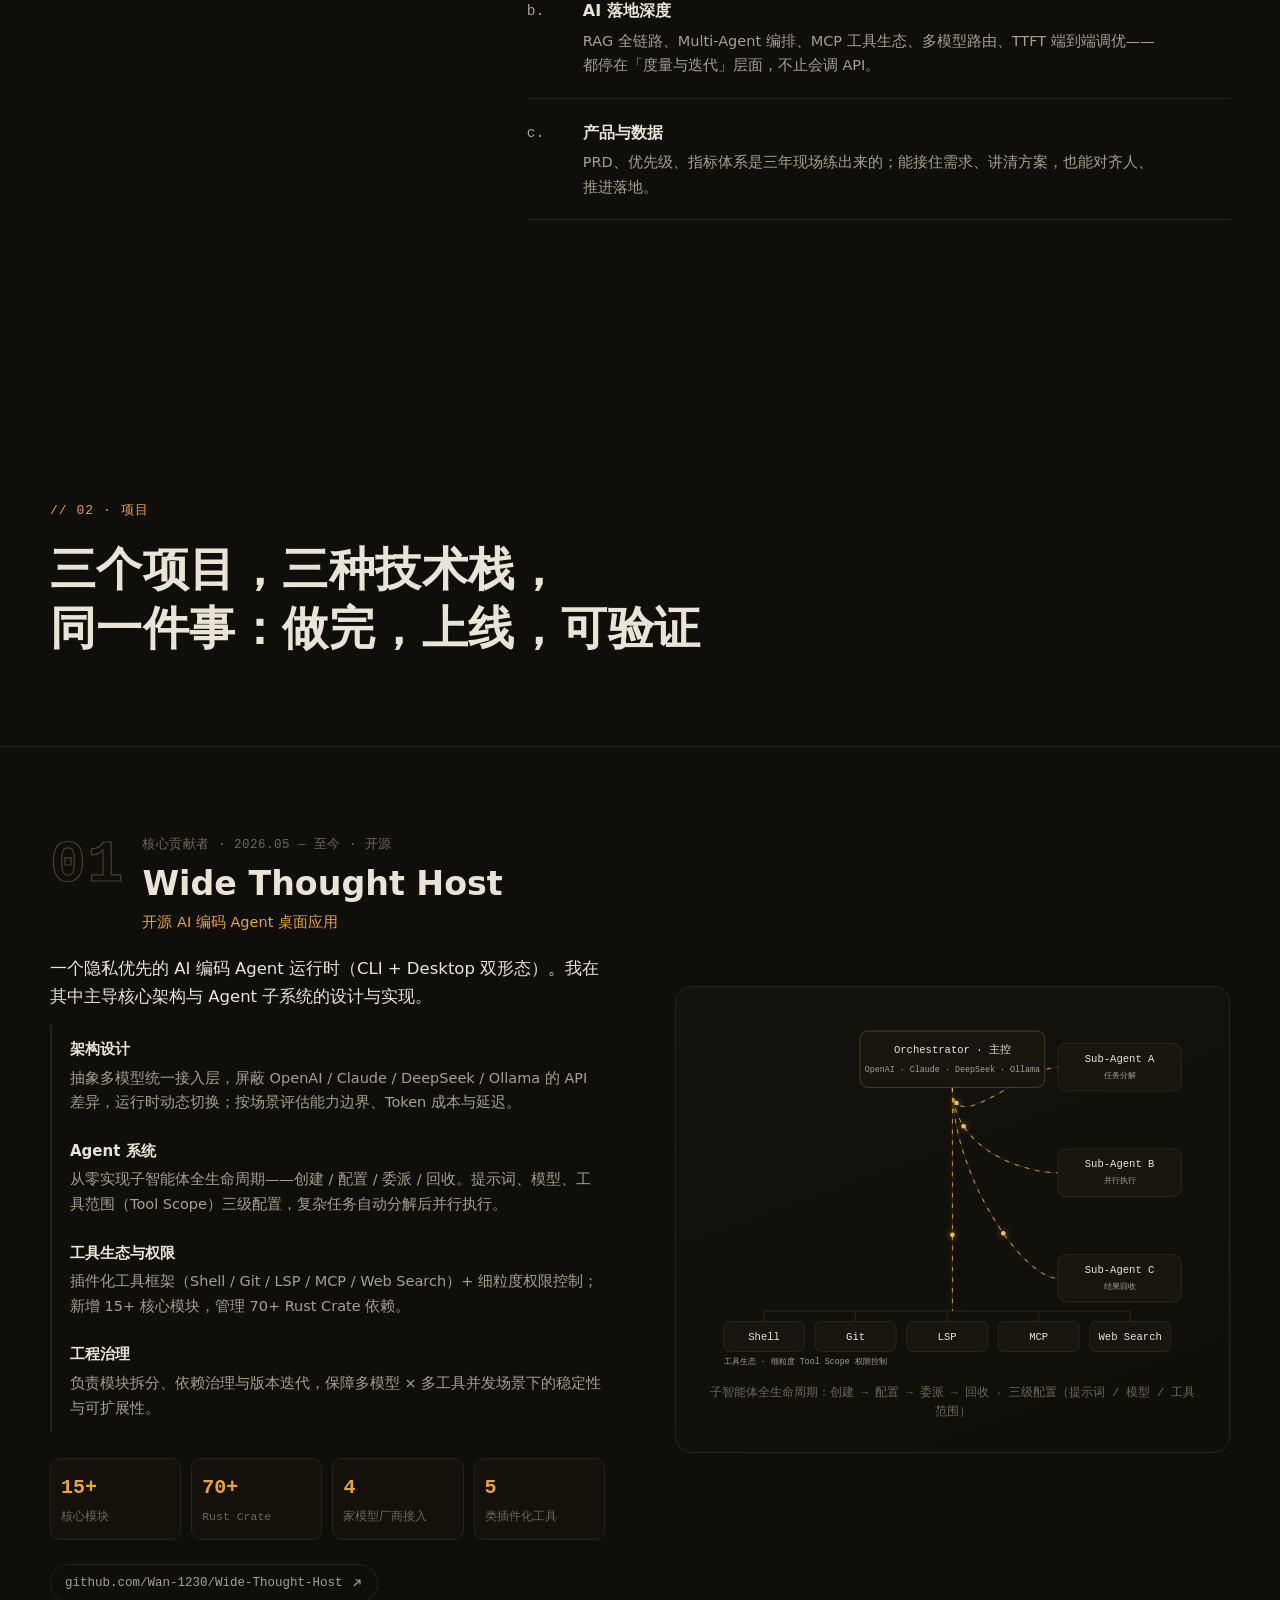
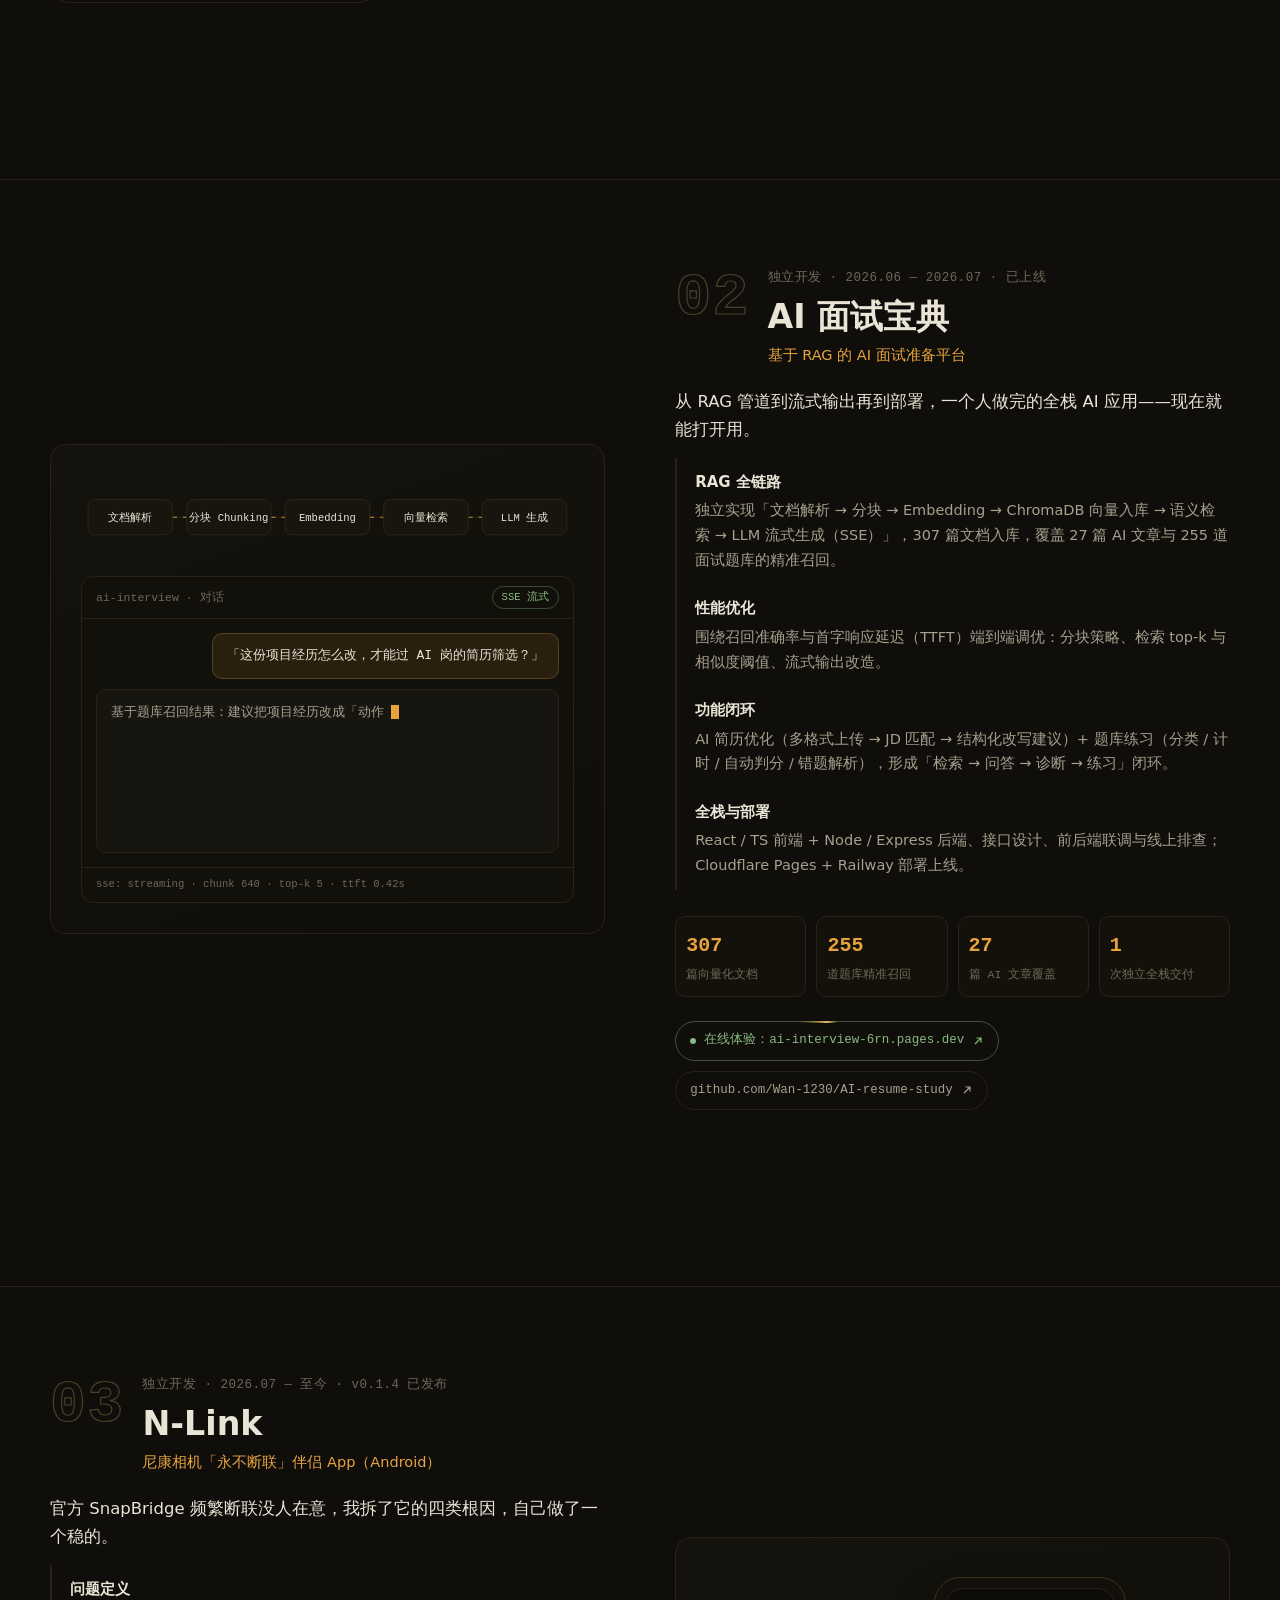
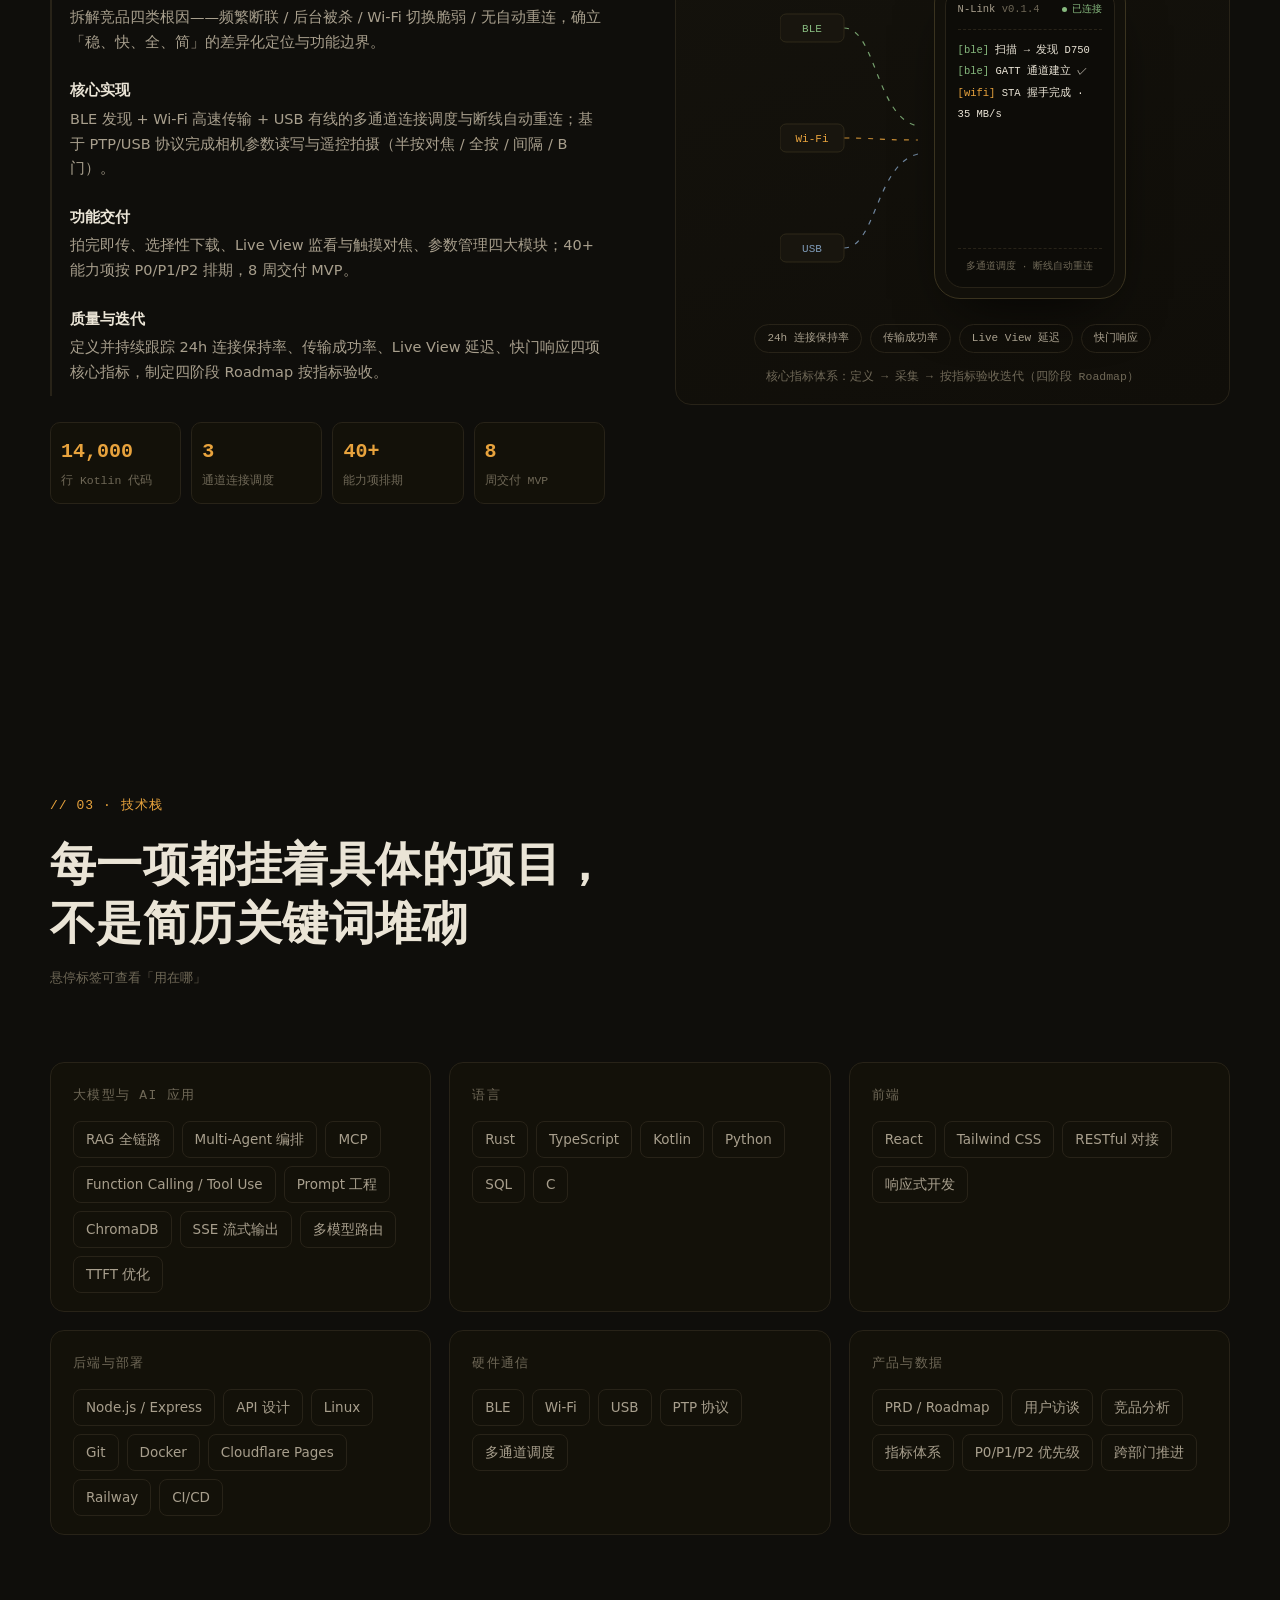
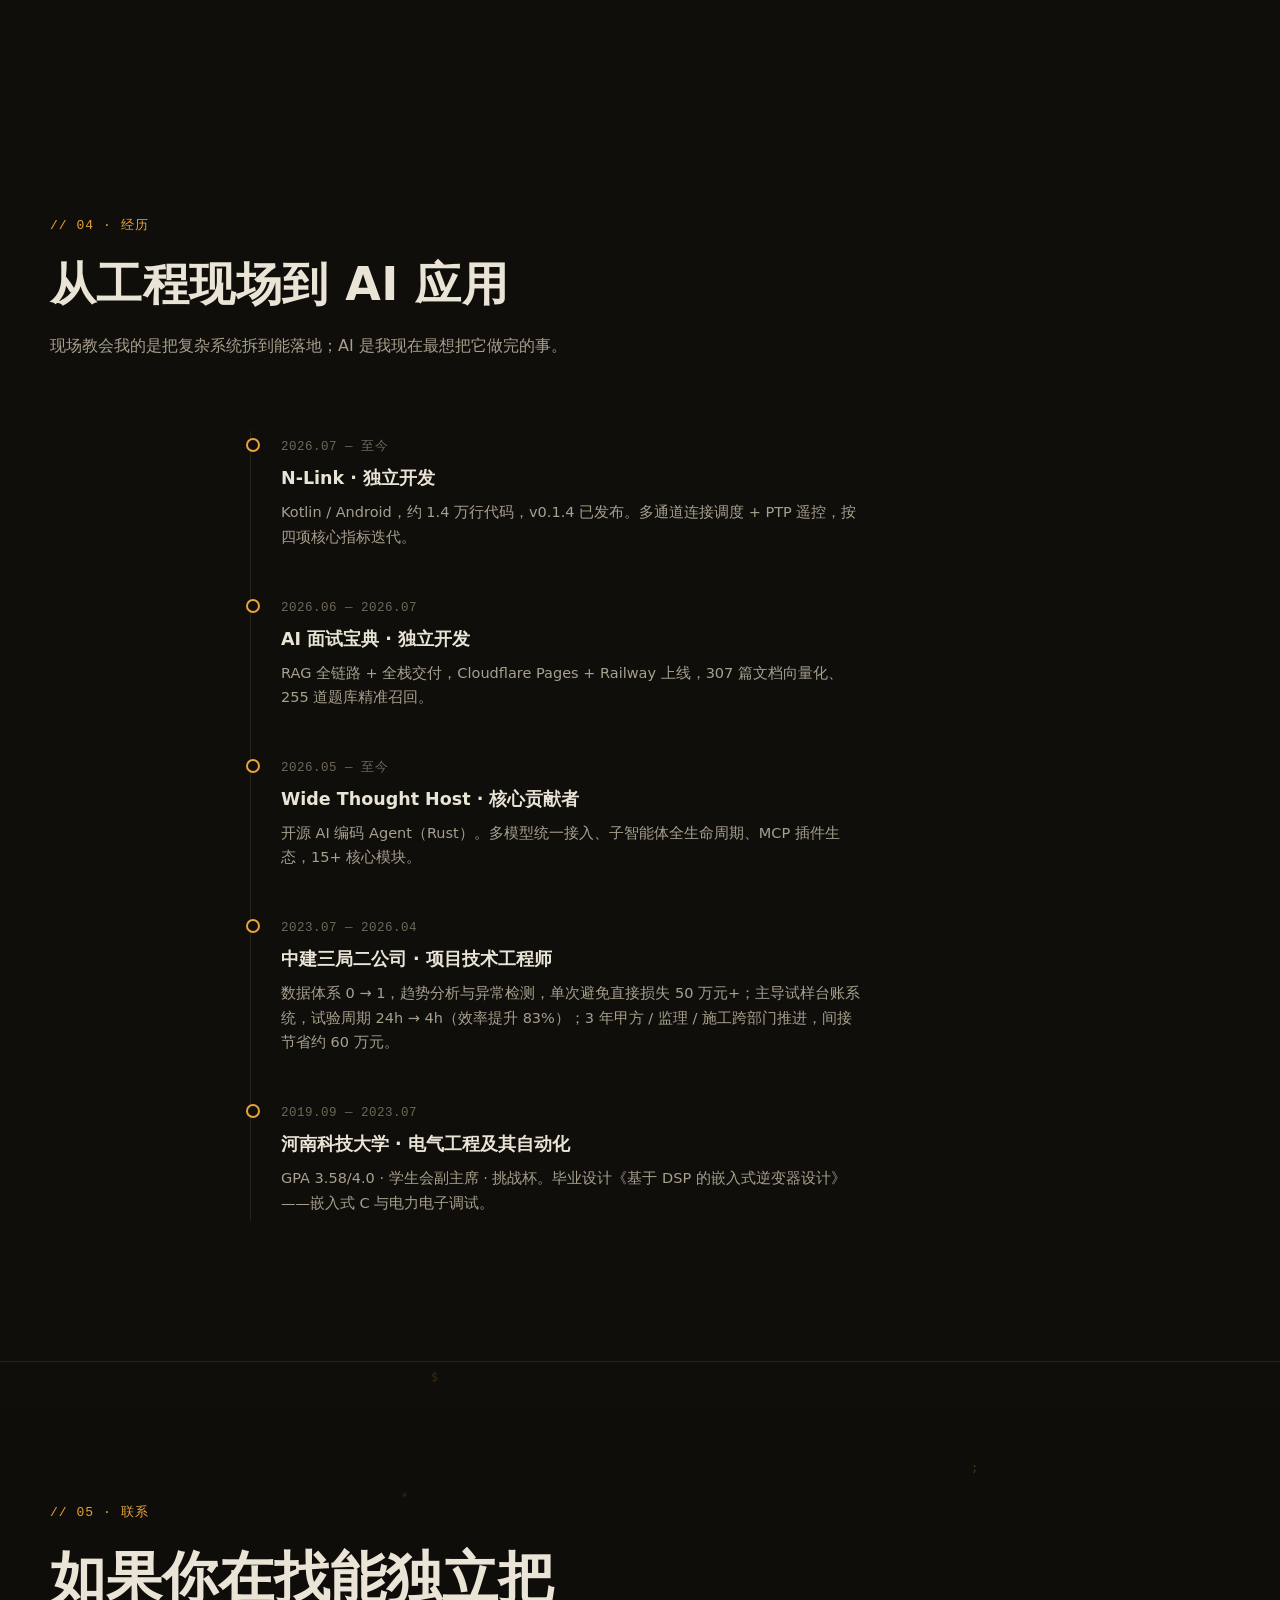
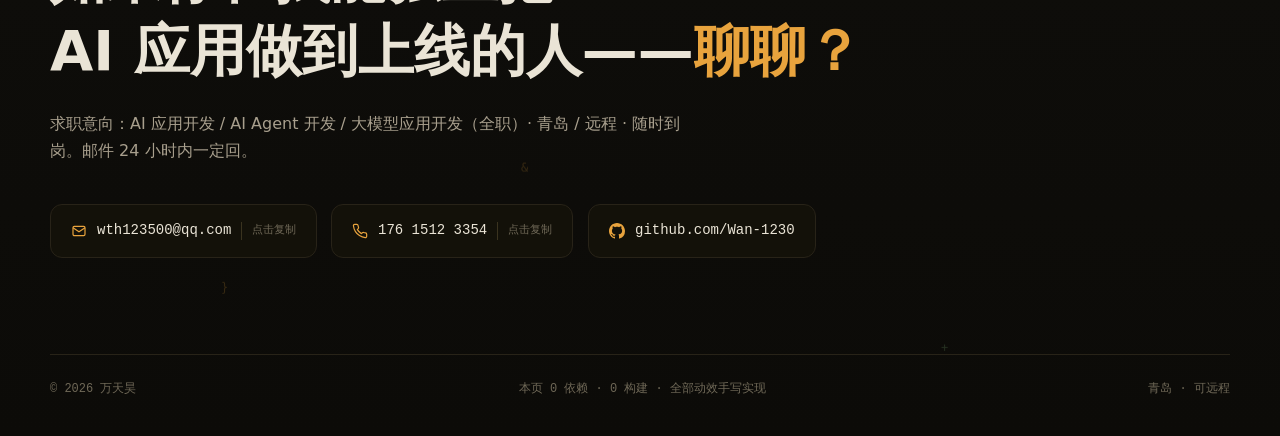
==== commit fbca9864: "fix: 修正 ai-resume 死链为 AI-resume-study；N-Link 卡片指向 N-link 仓库" ====
--- a/index.html
+++ b/index.html
@@ -229,7 +229,7 @@
         </div>
         <div class="proj-links" data-reveal>
           <a class="chip-link chip-link--live star-ring mono" href="https://ai-interview-6rn.pages.dev" target="_blank" rel="noopener"><i class="dot"></i>在线体验：ai-interview-6rn.pages.dev<svg viewBox="0 0 16 16" width="12" height="12" fill="none" stroke="currentColor" stroke-width="1.6" aria-hidden="true"><path d="M4 12 12 4M6 4h6v6"/></svg></a>
-          <a class="chip-link mono" href="https://github.com/Wan-1230/ai-resume" target="_blank" rel="noopener">github.com/Wan-1230/ai-resume<svg viewBox="0 0 16 16" width="12" height="12" fill="none" stroke="currentColor" stroke-width="1.6" aria-hidden="true"><path d="M4 12 12 4M6 4h6v6"/></svg></a>
+          <a class="chip-link mono" href="https://github.com/Wan-1230/AI-resume-study" target="_blank" rel="noopener">github.com/Wan-1230/AI-resume-study<svg viewBox="0 0 16 16" width="12" height="12" fill="none" stroke="currentColor" stroke-width="1.6" aria-hidden="true"><path d="M4 12 12 4M6 4h6v6"/></svg></a>
         </div>
       </div>
       <div class="proj-visual" data-reveal style="--d:.1s">
@@ -287,7 +287,7 @@
           <div><b data-count="8">0</b><span>周交付 MVP</span></div>
         </div>
         <div class="proj-links" data-reveal>
-          <a class="chip-link mono" href="https://github.com/Wan-1230" target="_blank" rel="noopener">github.com/Wan-1230<svg viewBox="0 0 16 16" width="12" height="12" fill="none" stroke="currentColor" stroke-width="1.6" aria-hidden="true"><path d="M4 12 12 4M6 4h6v6"/></svg></a>
+          <a class="chip-link mono" href="https://github.com/Wan-1230/N-link" target="_blank" rel="noopener">github.com/Wan-1230/N-link<svg viewBox="0 0 16 16" width="12" height="12" fill="none" stroke="currentColor" stroke-width="1.6" aria-hidden="true"><path d="M4 12 12 4M6 4h6v6"/></svg></a>
         </div>
       </div>
       <div class="proj-visual" data-reveal style="--d:.1s">
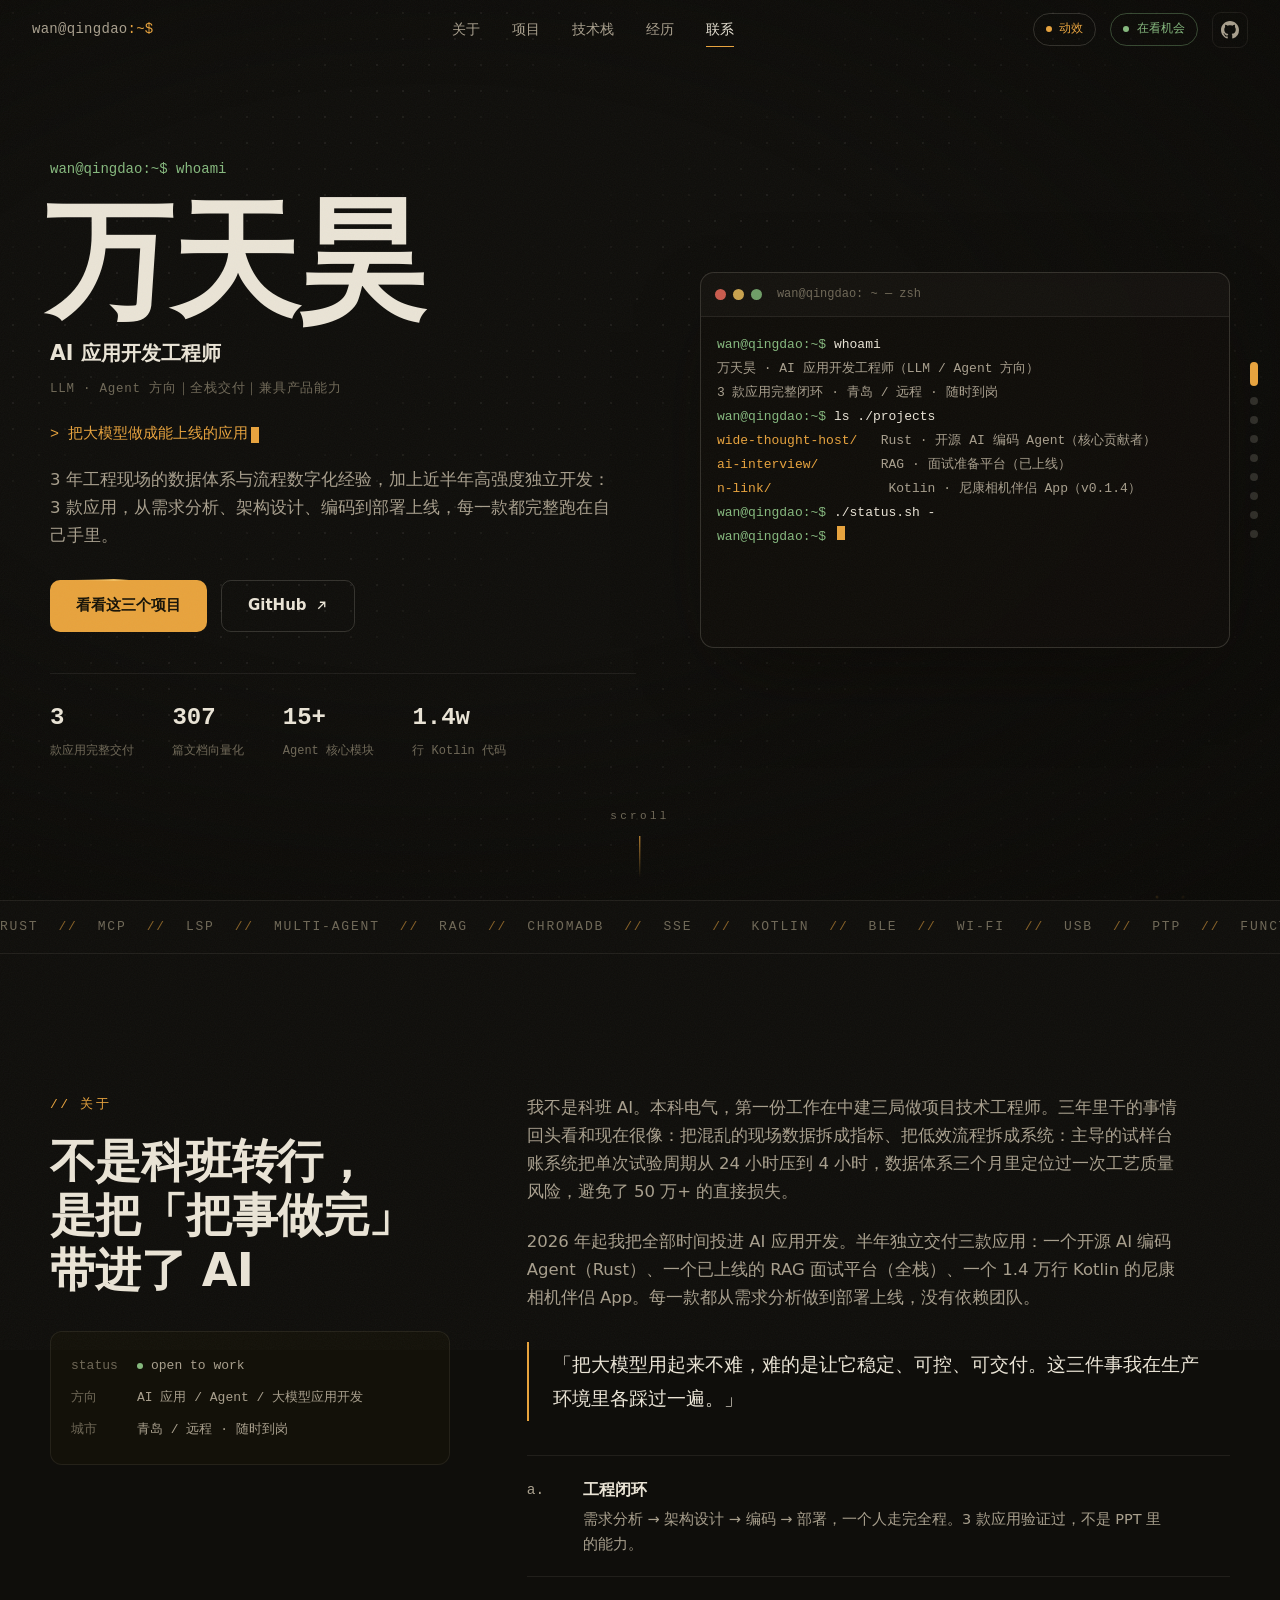
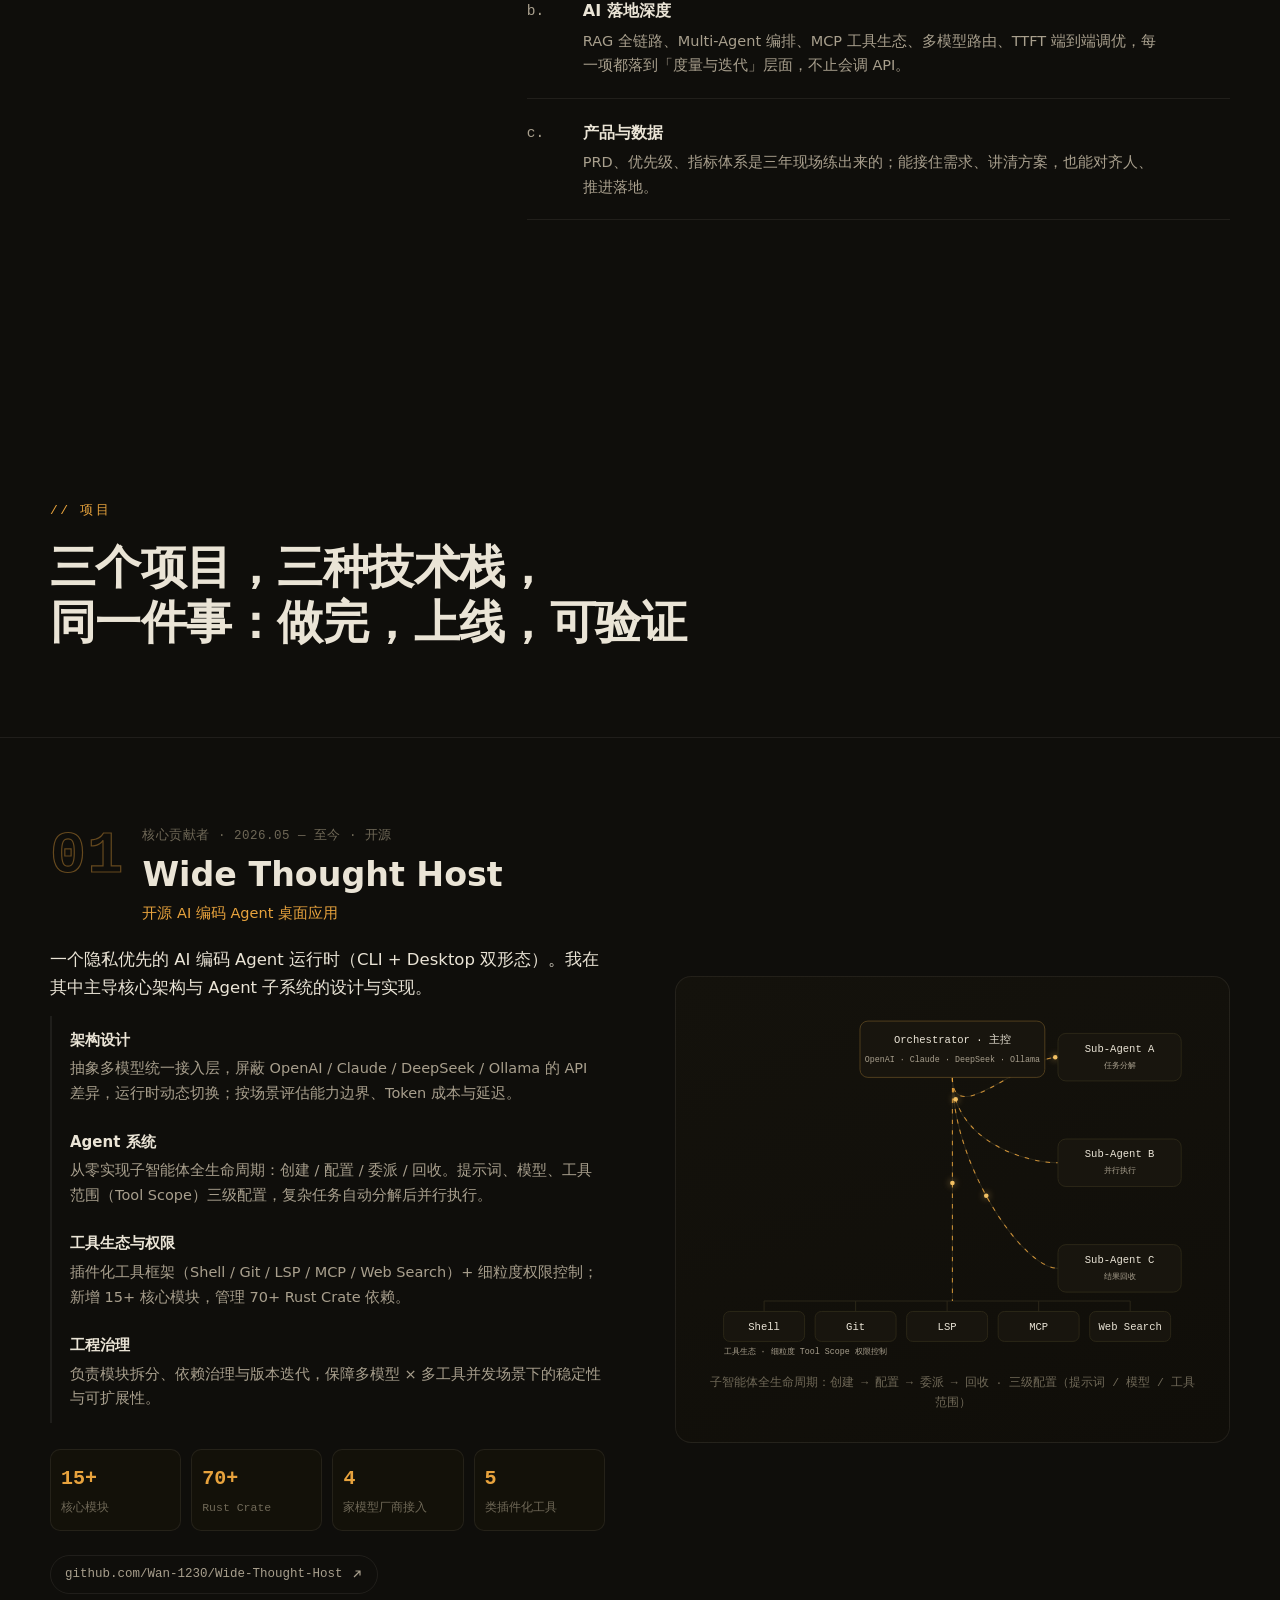
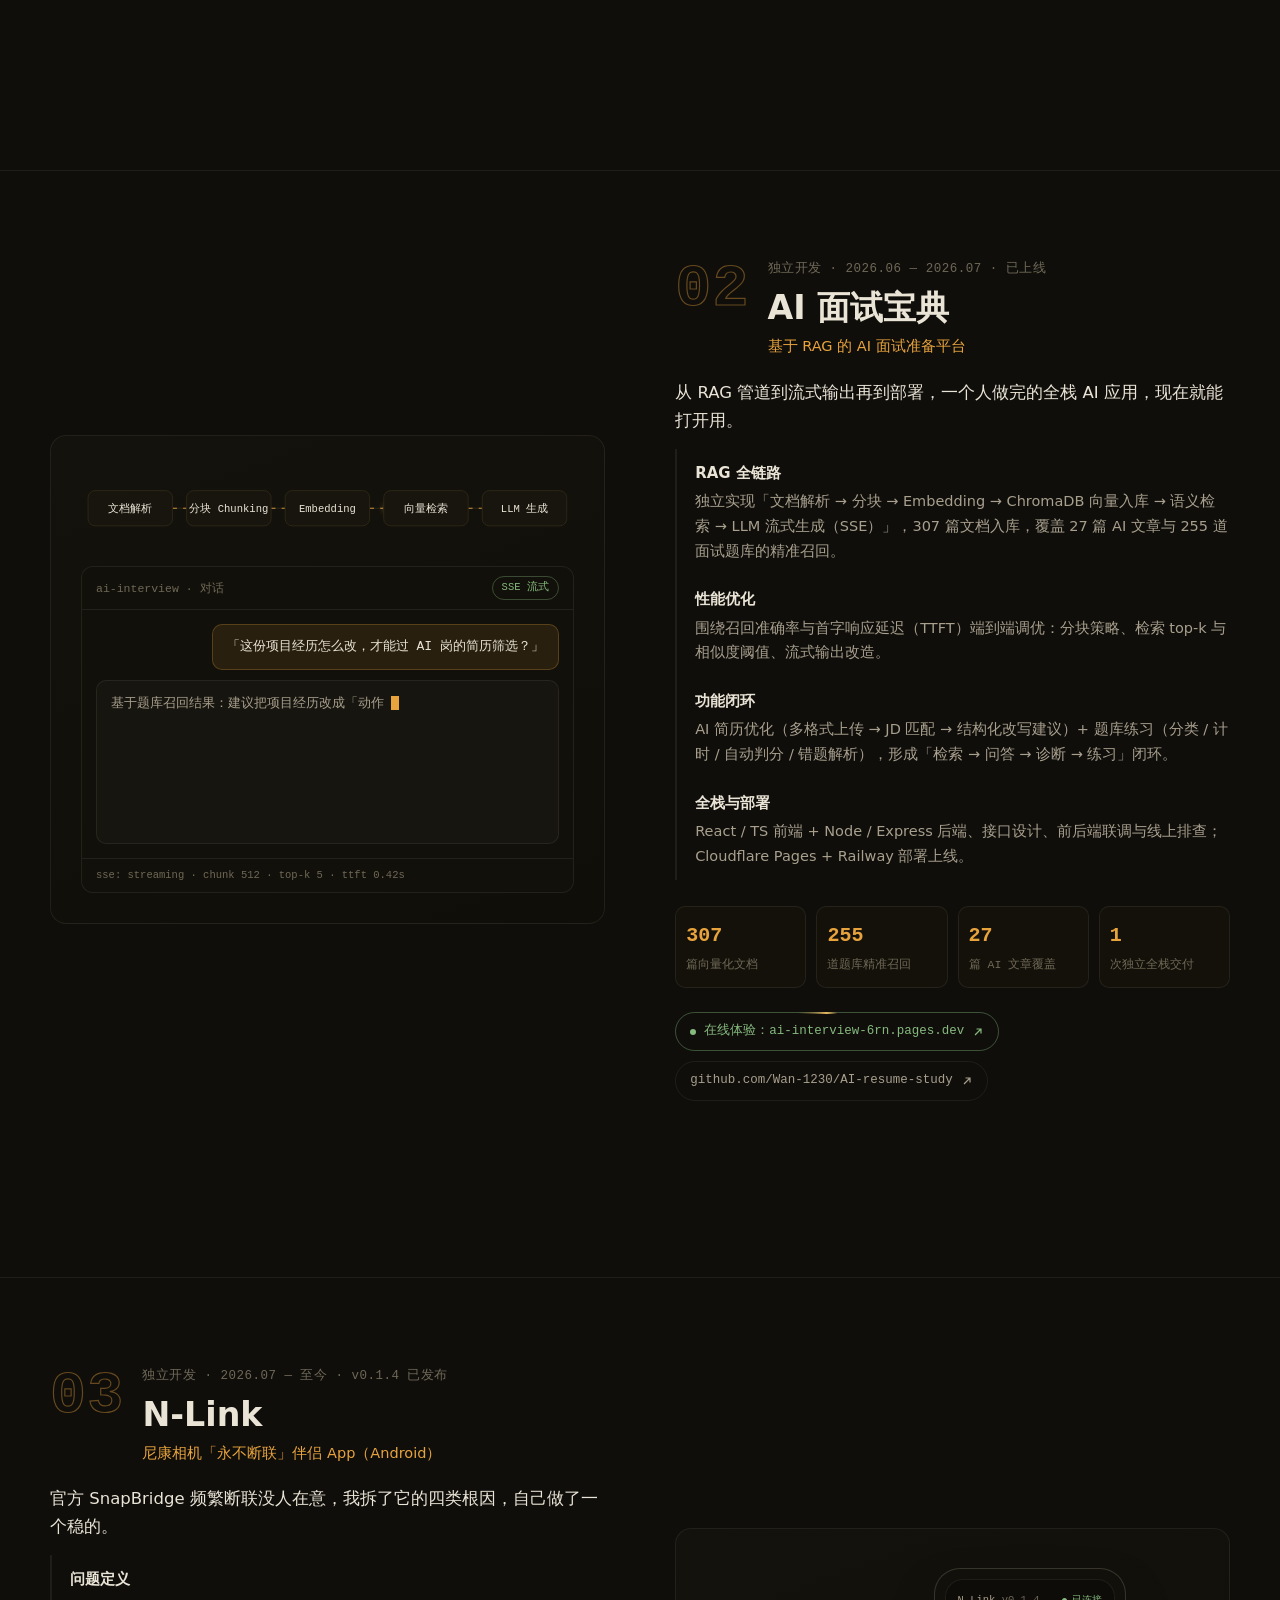
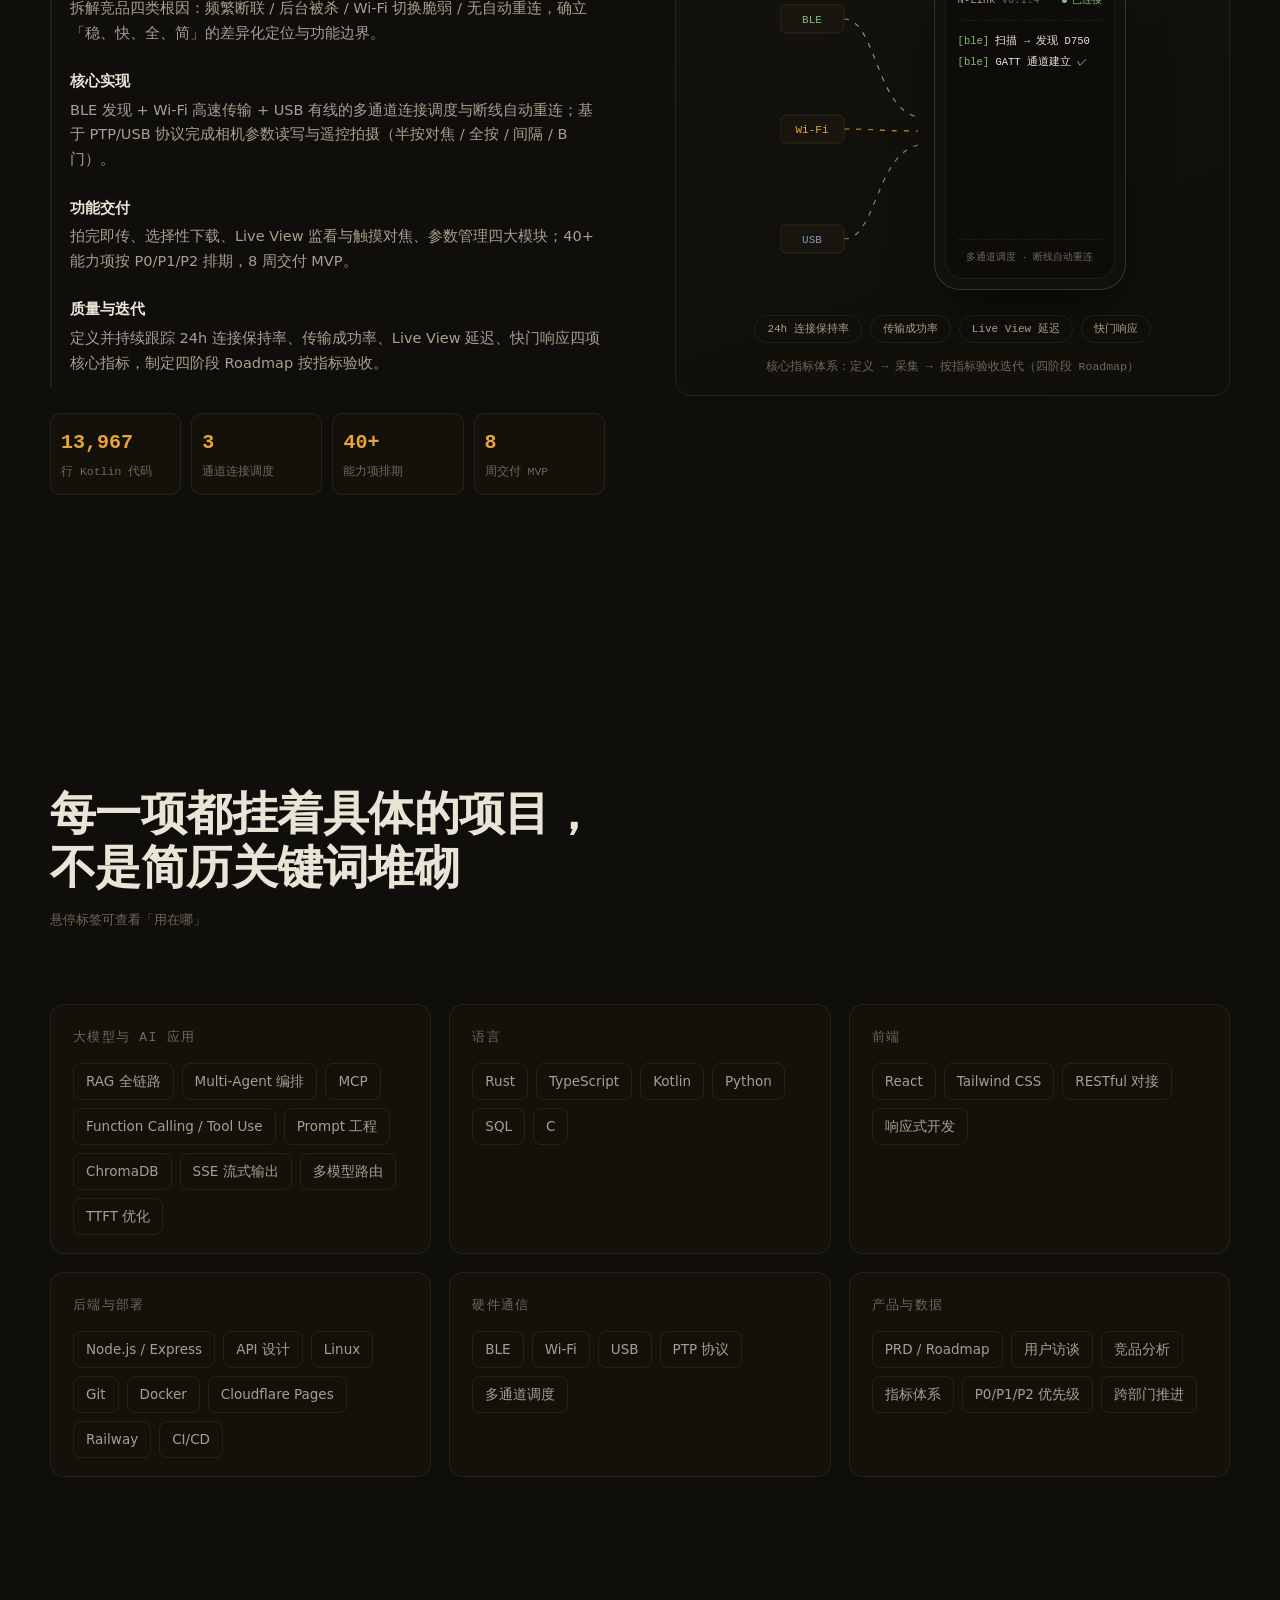
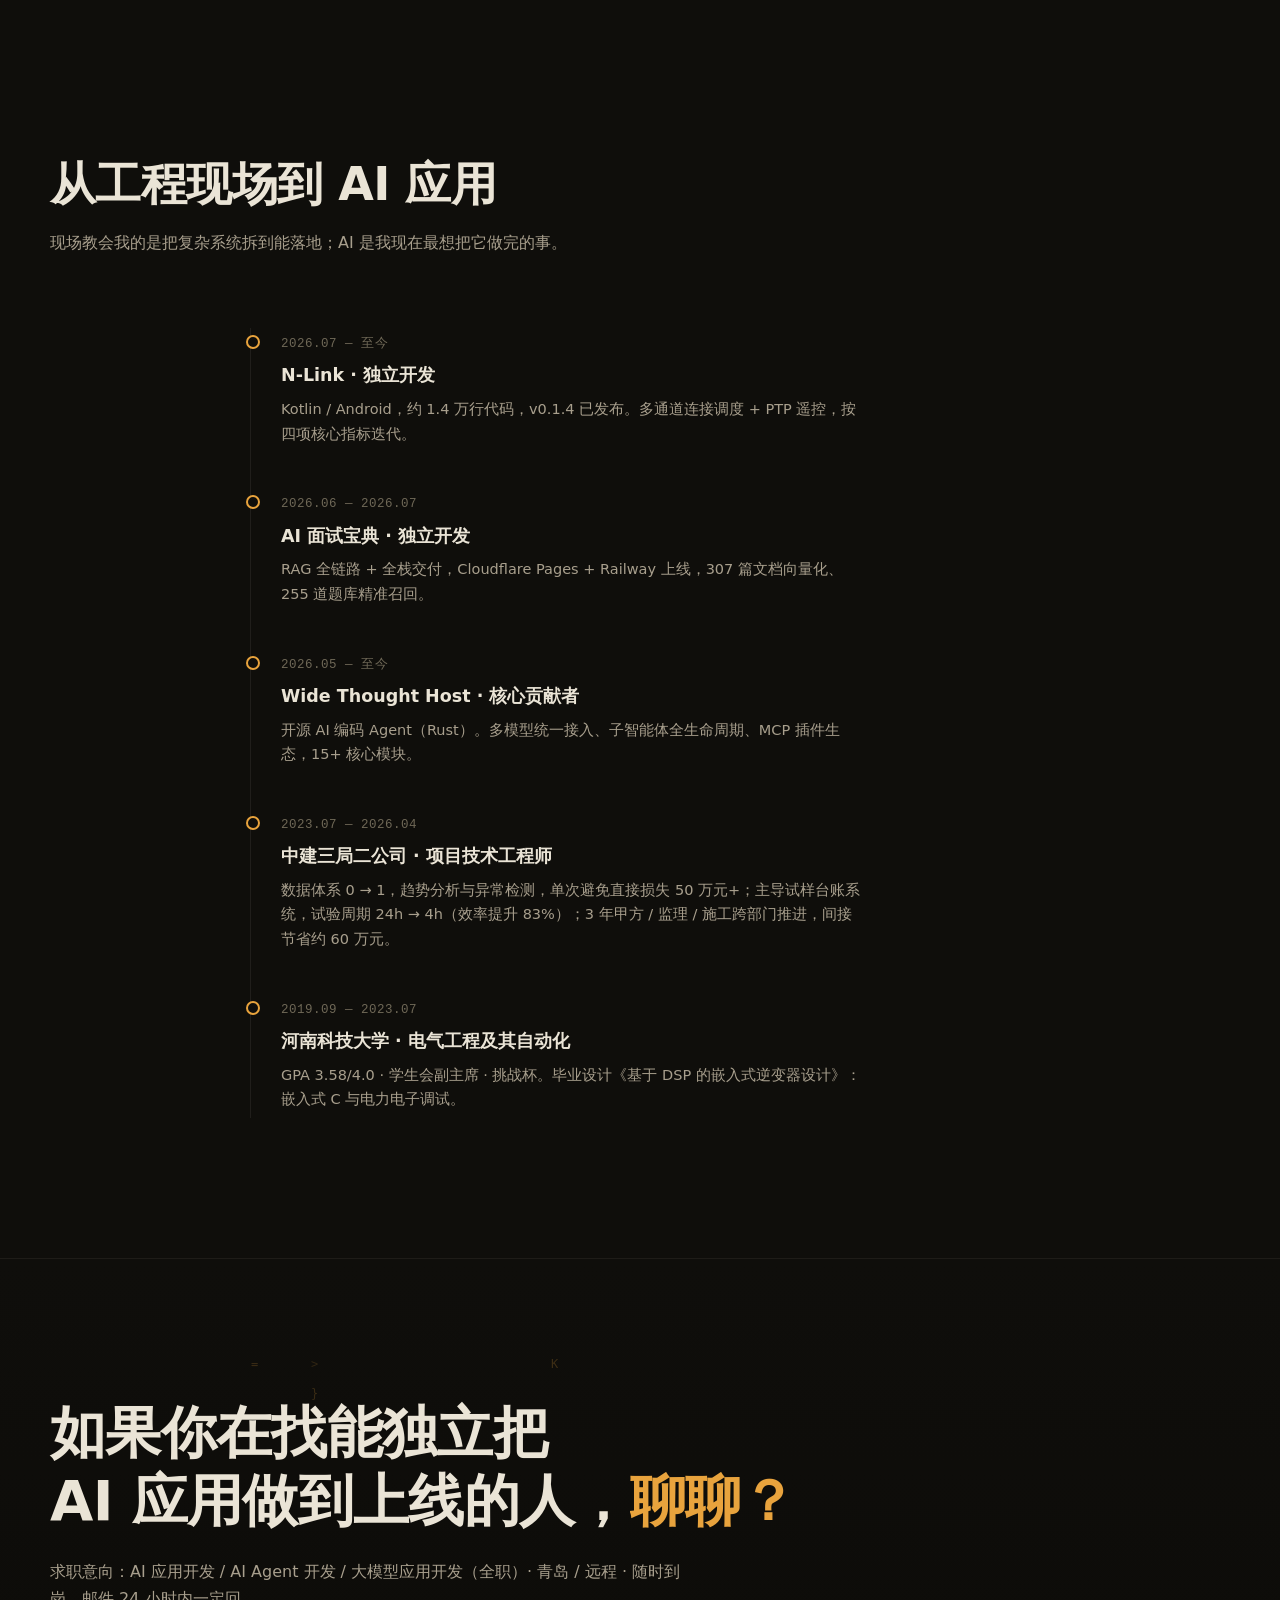
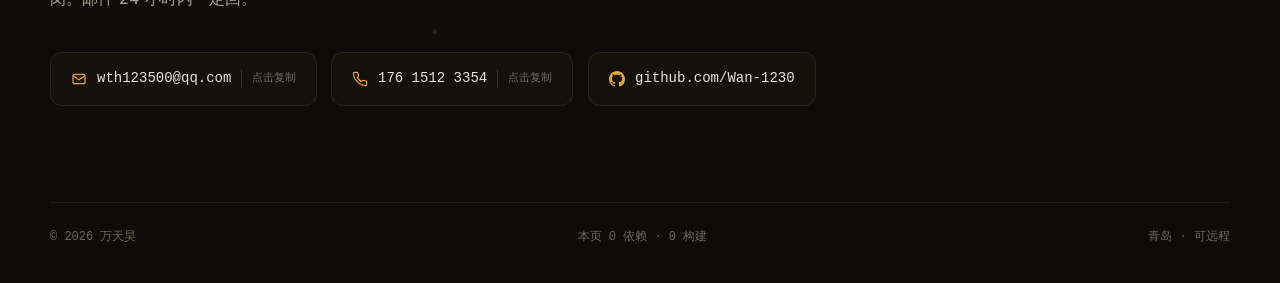
==== commit 6b78576e: "refine: finesse-ui 深度优化 — 半透明 hairline 边框、hero vignette、CJK 负字距与平衡换行、眉标精简至 2 个、破折号文案清理、动效默认开启、skip-l" ====
--- a/index.html
+++ b/index.html
@@ -3,7 +3,7 @@
 <head>
 <meta charset="UTF-8">
 <meta name="viewport" content="width=device-width, initial-scale=1">
-<title>万天昊 · AI 应用开发工程师 — LLM / Agent 方向</title>
+<title>万天昊 · AI 应用开发工程师 · LLM / Agent 方向</title>
 <meta name="description" content="万天昊，AI 应用开发工程师。3 款应用从需求到部署的完整闭环：开源 AI 编码 Agent（Rust）、RAG 面试平台（全栈上线）、尼康相机伴侣 App（Kotlin 1.4 万行）。">
 <meta property="og:type" content="website">
 <meta property="og:title" content="万天昊 · AI 应用开发工程师">
@@ -14,6 +14,7 @@
 </head>
 <body>
 
+<a class="skip-link" href="#top">跳到主要内容</a>
 <div class="progress" id="progress"></div>
 <nav class="fp-dots" id="fpDots" aria-label="分页导航"></nav>
 <div class="cursor-dot" id="cursorDot" aria-hidden="true"></div>
@@ -49,7 +50,7 @@
       <h1 class="hero-name">万天昊</h1>
       <h2 class="hero-role">AI 应用开发工程师<span class="hero-role-sub">LLM · Agent 方向｜全栈交付｜兼具产品能力</span></h2>
       <p class="hero-line mono">&gt; <span id="rotor"></span><span class="caret"></span></p>
-      <p class="hero-desc">3 年工程现场的数据体系与流程数字化经验，加上近半年高强度独立开发——3 款应用，从需求分析、架构设计、编码到部署上线，每一款都完整跑在自己手里。</p>
+      <p class="hero-desc">3 年工程现场的数据体系与流程数字化经验，加上近半年高强度独立开发：3 款应用，从需求分析、架构设计、编码到部署上线，每一款都完整跑在自己手里。</p>
       <div class="hero-cta">
         <a class="btn btn-primary star-ring mag" href="#projects">看看这三个项目</a>
         <a class="btn btn-ghost mag" href="https://github.com/Wan-1230" target="_blank" rel="noopener">GitHub<svg viewBox="0 0 16 16" width="13" height="13" fill="none" stroke="currentColor" stroke-width="1.6" aria-hidden="true"><path d="M4 12 12 4M6 4h6v6"/></svg></a>
@@ -92,7 +93,7 @@
   <div class="container">
     <div class="about-grid">
       <div class="about-side" data-reveal>
-        <p class="sec-eyebrow mono" data-scramble>// 01 · 关于</p>
+        <p class="sec-eyebrow mono" data-scramble>// 关于</p>
         <h2 class="sec-title">不是科班转行，<br>是把「把事做完」<br>带进了 AI</h2>
         <div class="about-status mono">
           <p><span class="k">status</span><span class="v"><i class="dot"></i>open to work</span></p>
@@ -101,12 +102,12 @@
         </div>
       </div>
       <div class="about-main">
-        <p data-reveal>我不是科班 AI。本科电气，第一份工作在中建三局做项目技术工程师。三年里干的事情回头看和现在很像：把混乱的现场数据拆成指标、把低效流程拆成系统——主导的试样台账系统把单次试验周期从 24 小时压到 4 小时，数据体系三个月里定位过一次工艺质量风险，避免了 50 万+ 的直接损失。</p>
+        <p data-reveal>我不是科班 AI。本科电气，第一份工作在中建三局做项目技术工程师。三年里干的事情回头看和现在很像：把混乱的现场数据拆成指标、把低效流程拆成系统：主导的试样台账系统把单次试验周期从 24 小时压到 4 小时，数据体系三个月里定位过一次工艺质量风险，避免了 50 万+ 的直接损失。</p>
         <p data-reveal style="--d:.08s">2026 年起我把全部时间投进 AI 应用开发。半年独立交付三款应用：一个开源 AI 编码 Agent（Rust）、一个已上线的 RAG 面试平台（全栈）、一个 1.4 万行 Kotlin 的尼康相机伴侣 App。每一款都从需求分析做到部署上线，没有依赖团队。</p>
-        <blockquote data-reveal style="--d:.12s">「把大模型用起来不难，难的是让它稳定、可控、可交付——这三件事我在生产环境里各踩过一遍。」</blockquote>
+        <blockquote data-reveal style="--d:.12s">「把大模型用起来不难，难的是让它稳定、可控、可交付。这三件事我在生产环境里各踩过一遍。」</blockquote>
         <ul class="about-vals">
           <li data-reveal style="--d:.05s"><span class="mono v-no">a.</span><div><b>工程闭环</b><span>需求分析 → 架构设计 → 编码 → 部署，一个人走完全程。3 款应用验证过，不是 PPT 里的能力。</span></div></li>
-          <li data-reveal style="--d:.1s"><span class="mono v-no">b.</span><div><b>AI 落地深度</b><span>RAG 全链路、Multi-Agent 编排、MCP 工具生态、多模型路由、TTFT 端到端调优——都停在「度量与迭代」层面，不止会调 API。</span></div></li>
+          <li data-reveal style="--d:.1s"><span class="mono v-no">b.</span><div><b>AI 落地深度</b><span>RAG 全链路、Multi-Agent 编排、MCP 工具生态、多模型路由、TTFT 端到端调优，每一项都落到「度量与迭代」层面，不止会调 API。</span></div></li>
           <li data-reveal style="--d:.15s"><span class="mono v-no">c.</span><div><b>产品与数据</b><span>PRD、优先级、指标体系是三年现场练出来的；能接住需求、讲清方案，也能对齐人、推进落地。</span></div></li>
         </ul>
       </div>
@@ -118,7 +119,7 @@
 <section class="section" id="projects">
   <div class="container">
     <header class="sec-head" data-reveal>
-      <p class="sec-eyebrow mono" data-scramble>// 02 · 项目</p>
+      <p class="sec-eyebrow mono" data-scramble>// 项目</p>
       <h2 class="sec-title">三个项目，三种技术栈，<br>同一件事：做完，上线，可验证</h2>
     </header>
   </div>
@@ -138,7 +139,7 @@
         <p class="proj-sum" data-reveal>一个隐私优先的 AI 编码 Agent 运行时（CLI + Desktop 双形态）。我在其中主导核心架构与 Agent 子系统的设计与实现。</p>
         <ul class="proj-points">
           <li data-reveal><b>架构设计</b><span>抽象多模型统一接入层，屏蔽 OpenAI / Claude / DeepSeek / Ollama 的 API 差异，运行时动态切换；按场景评估能力边界、Token 成本与延迟。</span></li>
-          <li data-reveal style="--d:.06s"><b>Agent 系统</b><span>从零实现子智能体全生命周期——创建 / 配置 / 委派 / 回收。提示词、模型、工具范围（Tool Scope）三级配置，复杂任务自动分解后并行执行。</span></li>
+          <li data-reveal style="--d:.06s"><b>Agent 系统</b><span>从零实现子智能体全生命周期：创建 / 配置 / 委派 / 回收。提示词、模型、工具范围（Tool Scope）三级配置，复杂任务自动分解后并行执行。</span></li>
           <li data-reveal style="--d:.12s"><b>工具生态与权限</b><span>插件化工具框架（Shell / Git / LSP / MCP / Web Search）+ 细粒度权限控制；新增 15+ 核心模块，管理 70+ Rust Crate 依赖。</span></li>
           <li data-reveal style="--d:.18s"><b>工程治理</b><span>负责模块拆分、依赖治理与版本迭代，保障多模型 × 多工具并发场景下的稳定性与可扩展性。</span></li>
         </ul>
@@ -214,7 +215,7 @@
             <p class="proj-tag">基于 RAG 的 AI 面试准备平台</p>
           </div>
         </div>
-        <p class="proj-sum" data-reveal>从 RAG 管道到流式输出再到部署，一个人做完的全栈 AI 应用——现在就能打开用。</p>
+        <p class="proj-sum" data-reveal>从 RAG 管道到流式输出再到部署，一个人做完的全栈 AI 应用，现在就能打开用。</p>
         <ul class="proj-points">
           <li data-reveal><b>RAG 全链路</b><span>独立实现「文档解析 → 分块 → Embedding → ChromaDB 向量入库 → 语义检索 → LLM 流式生成（SSE）」，307 篇文档入库，覆盖 27 篇 AI 文章与 255 道面试题库的精准召回。</span></li>
           <li data-reveal style="--d:.06s"><b>性能优化</b><span>围绕召回准确率与首字响应延迟（TTFT）端到端调优：分块策略、检索 top-k 与相似度阈值、流式输出改造。</span></li>
@@ -275,7 +276,7 @@
         </div>
         <p class="proj-sum" data-reveal>官方 SnapBridge 频繁断联没人在意，我拆了它的四类根因，自己做了一个稳的。</p>
         <ul class="proj-points">
-          <li data-reveal><b>问题定义</b><span>拆解竞品四类根因——频繁断联 / 后台被杀 / Wi-Fi 切换脆弱 / 无自动重连，确立「稳、快、全、简」的差异化定位与功能边界。</span></li>
+          <li data-reveal><b>问题定义</b><span>拆解竞品四类根因：频繁断联 / 后台被杀 / Wi-Fi 切换脆弱 / 无自动重连，确立「稳、快、全、简」的差异化定位与功能边界。</span></li>
           <li data-reveal style="--d:.06s"><b>核心实现</b><span>BLE 发现 + Wi-Fi 高速传输 + USB 有线的多通道连接调度与断线自动重连；基于 PTP/USB 协议完成相机参数读写与遥控拍摄（半按对焦 / 全按 / 间隔 / B 门）。</span></li>
           <li data-reveal style="--d:.12s"><b>功能交付</b><span>拍完即传、选择性下载、Live View 监看与触摸对焦、参数管理四大模块；40+ 能力项按 P0/P1/P2 排期，8 周交付 MVP。</span></li>
           <li data-reveal style="--d:.18s"><b>质量与迭代</b><span>定义并持续跟踪 24h 连接保持率、传输成功率、Live View 延迟、快门响应四项核心指标，制定四阶段 Roadmap 按指标验收。</span></li>
@@ -327,8 +328,7 @@
   <canvas id="stackFx" class="section-fx" aria-hidden="true"></canvas>
   <div class="container">
     <header class="sec-head" data-reveal>
-      <p class="sec-eyebrow mono" data-scramble>// 03 · 技术栈</p>
-      <h2 class="sec-title">每一项都挂着具体的项目，<br>不是简历关键词堆砌</h2>
+        <h2 class="sec-title">每一项都挂着具体的项目，<br>不是简历关键词堆砌</h2>
       <p class="sec-hint mono">悬停标签可查看「用在哪」</p>
     </header>
     <div class="stack-grid">
@@ -408,8 +408,7 @@
 <section class="section" id="journey">
   <div class="container">
     <header class="sec-head" data-reveal>
-      <p class="sec-eyebrow mono" data-scramble>// 04 · 经历</p>
-      <h2 class="sec-title">从工程现场到 AI 应用</h2>
+        <h2 class="sec-title">从工程现场到 AI 应用</h2>
       <p class="sec-note">现场教会我的是把复杂系统拆到能落地；AI 是我现在最想把它做完的事。</p>
     </header>
     <ol class="timeline">
@@ -431,7 +430,7 @@
       </li>
       <li data-reveal style="--d:.2s">
         <span class="tl-time mono">2019.09 — 2023.07</span>
-        <div class="tl-body"><h3>河南科技大学 · 电气工程及其自动化</h3><p>GPA 3.58/4.0 · 学生会副主席 · 挑战杯。毕业设计《基于 DSP 的嵌入式逆变器设计》——嵌入式 C 与电力电子调试。</p></div>
+        <div class="tl-body"><h3>河南科技大学 · 电气工程及其自动化</h3><p>GPA 3.58/4.0 · 学生会副主席 · 挑战杯。毕业设计《基于 DSP 的嵌入式逆变器设计》：嵌入式 C 与电力电子调试。</p></div>
       </li>
     </ol>
   </div>
@@ -443,8 +442,7 @@
 <footer class="footer" id="contact">
   <canvas id="footerFx" class="section-fx" aria-hidden="true"></canvas>
   <div class="container">
-    <p class="sec-eyebrow mono" data-reveal data-scramble>// 05 · 联系</p>
-    <h2 class="footer-title" data-reveal>如果你在找能独立把<br>AI 应用做到上线的人——<em>聊聊？</em></h2>
+    <h2 class="footer-title" data-reveal>如果你在找能独立把<br>AI 应用做到上线的人，<em>聊聊？</em></h2>
     <p class="footer-sub" data-reveal>求职意向：AI 应用开发 / AI Agent 开发 / 大模型应用开发（全职）· 青岛 / 远程 · 随时到岗。邮件 24 小时内一定回。</p>
     <div class="contact-row" data-reveal>
       <button class="contact-chip mag" data-copy="wth123500@qq.com" type="button">
@@ -462,7 +460,7 @@
     </div>
     <div class="footer-bottom mono">
       <span>© 2026 万天昊</span>
-      <span>本页 0 依赖 · 0 构建 · 全部动效手写实现</span>
+      <span>本页 0 依赖 · 0 构建</span>
       <span>青岛 · 可远程</span>
     </div>
   </div>
--- a/assets/style.css
+++ b/assets/style.css
@@ -7,8 +7,9 @@
   --bg: #0f0e0b;
   --bg-2: #131109;
   --bg-3: #17150f;
-  --line: #282318;
-  --line-2: #3a331f;
+  /* 半透明 hairline：昂贵感的关键一层（替换实色边线） */
+  --line: rgba(234, 228, 214, 0.08);
+  --line-2: rgba(234, 228, 214, 0.17);
   --ink: #eae4d6;
   --ink-2: #a89f8d;
   --ink-3: #6f6857;
@@ -42,15 +43,15 @@
   overflow-x: hidden;
 }
 
-/* 胶片噪点，压住纯色背景的塑料感 */
+/* 胶片颗粒，压住纯色背景的塑料感（细颗粒 + 4 octaves） */
 body::before {
   content: "";
   position: fixed;
   inset: -50%;
   z-index: 9990;
   pointer-events: none;
-  opacity: 0.05;
-  background-image: url("data:image/svg+xml,%3Csvg xmlns='http://www.w3.org/2000/svg' width='240' height='240'%3E%3Cfilter id='n'%3E%3CfeTurbulence type='fractalNoise' baseFrequency='0.9' numOctaves='2'/%3E%3C/filter%3E%3Crect width='100%25' height='100%25' filter='url(%23n)'/%3E%3C/svg%3E");
+  opacity: 0.04;
+  background-image: url("data:image/svg+xml,%3Csvg xmlns='http://www.w3.org/2000/svg' width='240' height='240'%3E%3Cfilter id='n'%3E%3CfeTurbulence type='fractalNoise' baseFrequency='0.85' numOctaves='4'/%3E%3C/filter%3E%3Crect width='100%25' height='100%25' filter='url(%23n)'/%3E%3C/svg%3E");
   animation: grain 9s steps(6) infinite;
 }
 @keyframes grain {
@@ -111,11 +112,11 @@
 .fp-dot {
   width: 8px; height: 8px;
   border-radius: 99px;
-  background: #3a331f;
+  background: rgba(234, 228, 214, 0.16);
   padding: 0;
   transition: height 0.35s var(--ease), background 0.25s;
 }
-.fp-dot:hover { background: var(--ink-3); }
+.fp-dot:hover { background: rgba(234, 228, 214, 0.4); }
 .fp-dot.is-active { height: 24px; background: var(--amber); }
 @media (min-width: 1024px) and (pointer: fine) {
   .fp-dots { display: flex; }
@@ -216,6 +217,15 @@
 }
 #dotGrid { position: absolute; inset: 0; width: 100%; height: 100%; }
 
+/* vignette：把视觉焦点压向左侧的名字区 */
+.hero::after {
+  content: "";
+  position: absolute; inset: 0;
+  z-index: 1;
+  pointer-events: none;
+  background: radial-gradient(ellipse 92% 74% at 34% 42%, transparent 44%, rgba(10, 9, 6, 0.74) 100%);
+}
+
 .hero-inner {
   position: relative; z-index: 2;
   display: grid;
@@ -229,9 +239,9 @@
 .hero-name {
   font-size: clamp(64px, 10vw, 132px);
   font-weight: 800;
-  line-height: 1.02;
-  letter-spacing: 0.03em;
-  margin-left: -0.05em;
+  line-height: 0.95;
+  letter-spacing: -0.015em;
+  margin-left: -0.04em;
 }
 
 .hero-role { font-size: clamp(17px, 1.6vw, 21px); font-weight: 600; margin-top: 14px; }
@@ -334,7 +344,7 @@
   background: rgba(16, 14, 10, 0.92);
   -webkit-backdrop-filter: blur(6px);
   backdrop-filter: blur(6px);
-  box-shadow: 0 30px 80px -30px rgba(0, 0, 0, 0.8);
+  box-shadow: 0 30px 80px -30px rgba(10, 8, 4, 0.85);
   overflow: hidden;
 }
 .term-bar {
@@ -433,12 +443,13 @@
 }
 #stack .container, #stack .sec-head, .footer .container { position: relative; z-index: 1; }
 
-.sec-eyebrow { font-size: 13px; color: var(--amber); letter-spacing: 0.08em; margin-bottom: 18px; }
+.sec-eyebrow { font-size: 13px; color: var(--amber); letter-spacing: 0.18em; margin-bottom: 18px; }
 .sec-title {
   font-size: clamp(30px, 4.2vw, 46px);
   font-weight: 700;
-  line-height: 1.28;
-  letter-spacing: 0.01em;
+  line-height: 1.18;
+  letter-spacing: -0.012em;
+  text-wrap: balance;
 }
 .sec-head { margin-bottom: clamp(48px, 6vw, 72px); }
 .sec-note { margin-top: 18px; color: var(--ink-2); font-size: 16px; max-width: 36em; }
@@ -511,7 +522,7 @@
 .proj-index {
   font-size: 60px; font-weight: 700; line-height: 1;
   color: transparent;
-  -webkit-text-stroke: 1.2px #4a4128;
+  -webkit-text-stroke: 1.2px rgba(232, 163, 61, 0.4);
   letter-spacing: 0.02em;
   transition: -webkit-text-stroke-color 0.4s, color 0.4s;
 }
@@ -769,8 +780,10 @@
 .footer-title {
   font-size: clamp(32px, 5vw, 56px);
   font-weight: 700;
-  line-height: 1.3;
+  line-height: 1.22;
+  letter-spacing: -0.012em;
   max-width: 18em;
+  text-wrap: balance;
 }
 .footer-title em {
   font-style: normal;
@@ -871,6 +884,40 @@
 
 /* 磁吸按钮 */
 .mag { will-change: transform; }
+
+/* 无障碍：跳到内容 */
+.skip-link {
+  position: fixed; top: -52px; left: 16px; z-index: 1002;
+  padding: 11px 18px;
+  border-radius: 10px;
+  background: var(--amber);
+  color: #171307;
+  font-size: 14px; font-weight: 600;
+  transition: top 0.25s var(--ease);
+}
+.skip-link:focus-visible { top: 12px; }
+
+/* ============ 404 页 ============ */
+.nf {
+  min-height: 100vh;
+  min-height: 100svh;
+  display: grid;
+  place-content: center;
+  justify-items: center;
+  text-align: center;
+  padding: 24px;
+}
+.nf-cmd { font-size: 14px; color: var(--green); margin-bottom: 10px; }
+.nf-code {
+  font-family: var(--mono);
+  font-size: clamp(120px, 26vw, 280px);
+  font-weight: 700;
+  line-height: 0.9;
+  color: transparent;
+  -webkit-text-stroke: 2px rgba(232, 163, 61, 0.45);
+  letter-spacing: -0.03em;
+}
+.nf-msg { margin: 26px 0 34px; color: var(--ink-2); font-size: 16.5px; }
 
 /* ============ 响应式 ============ */
 @media (max-width: 1080px) {
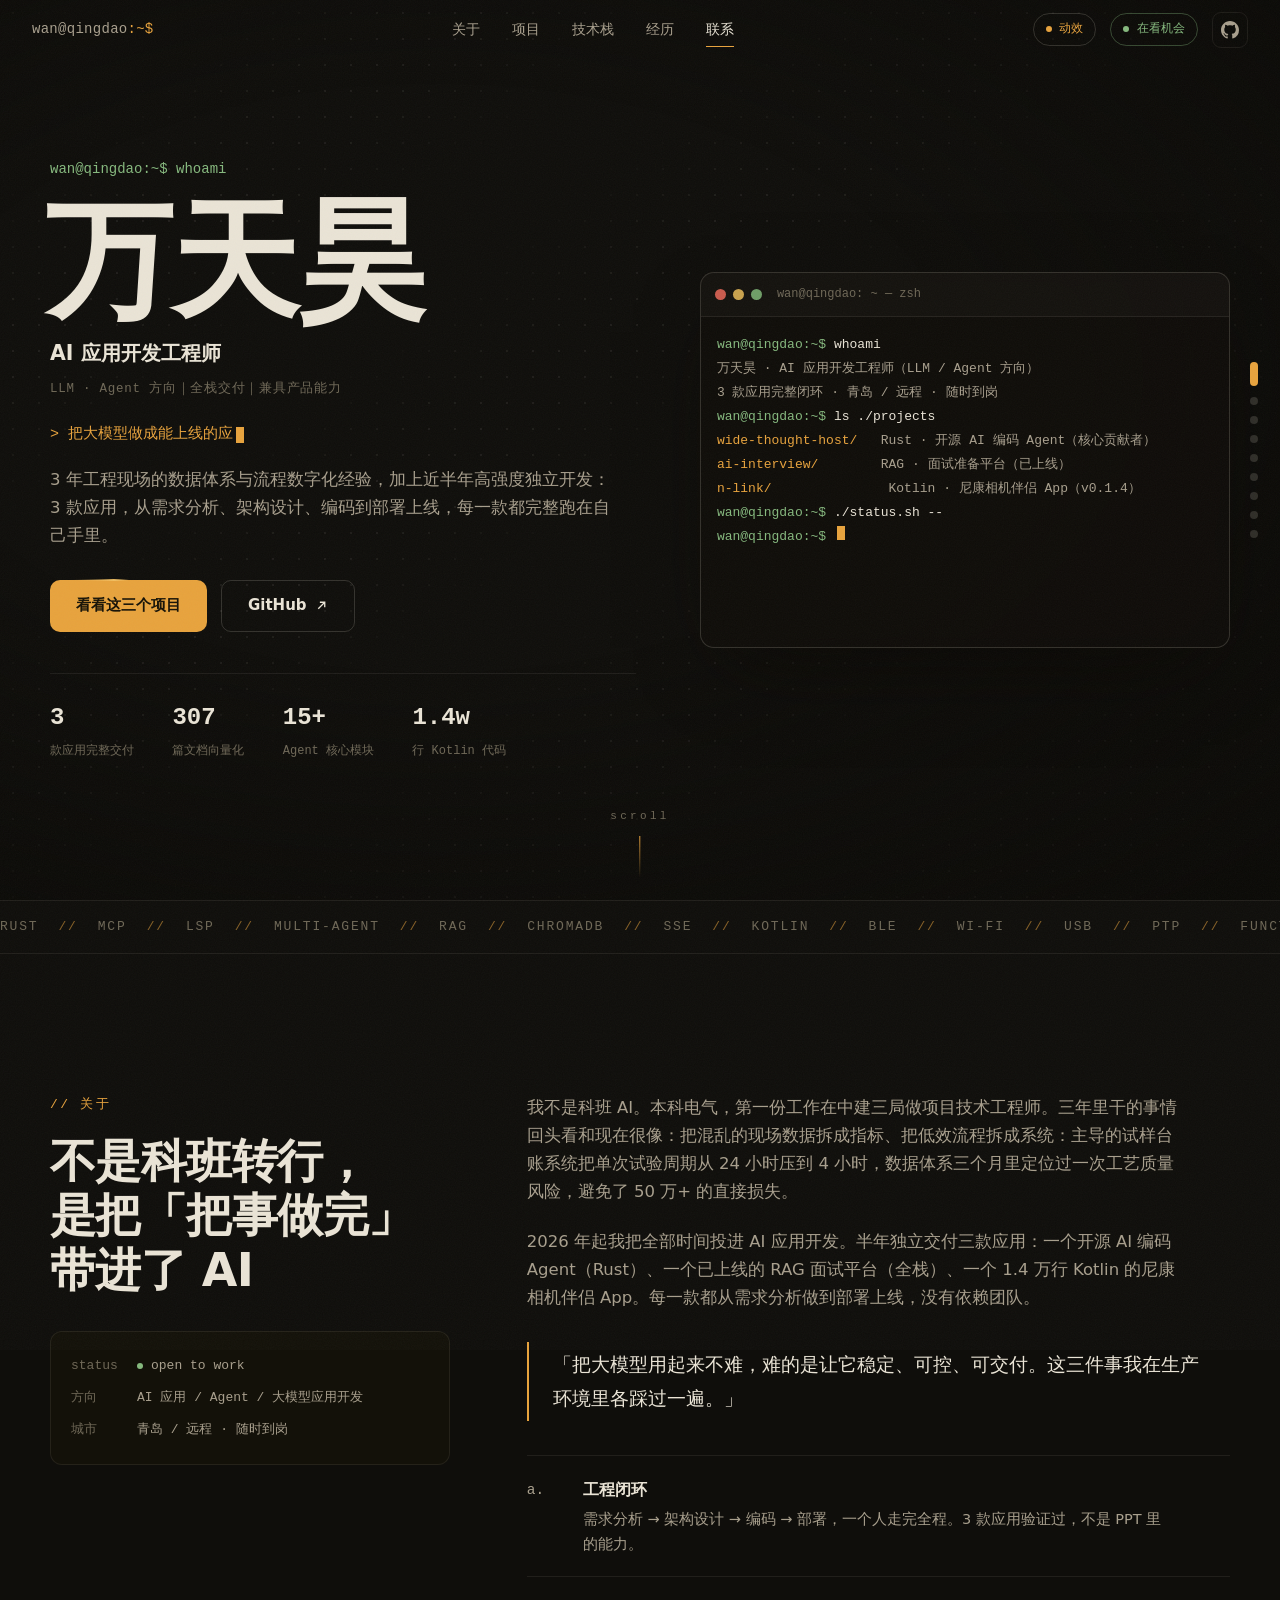
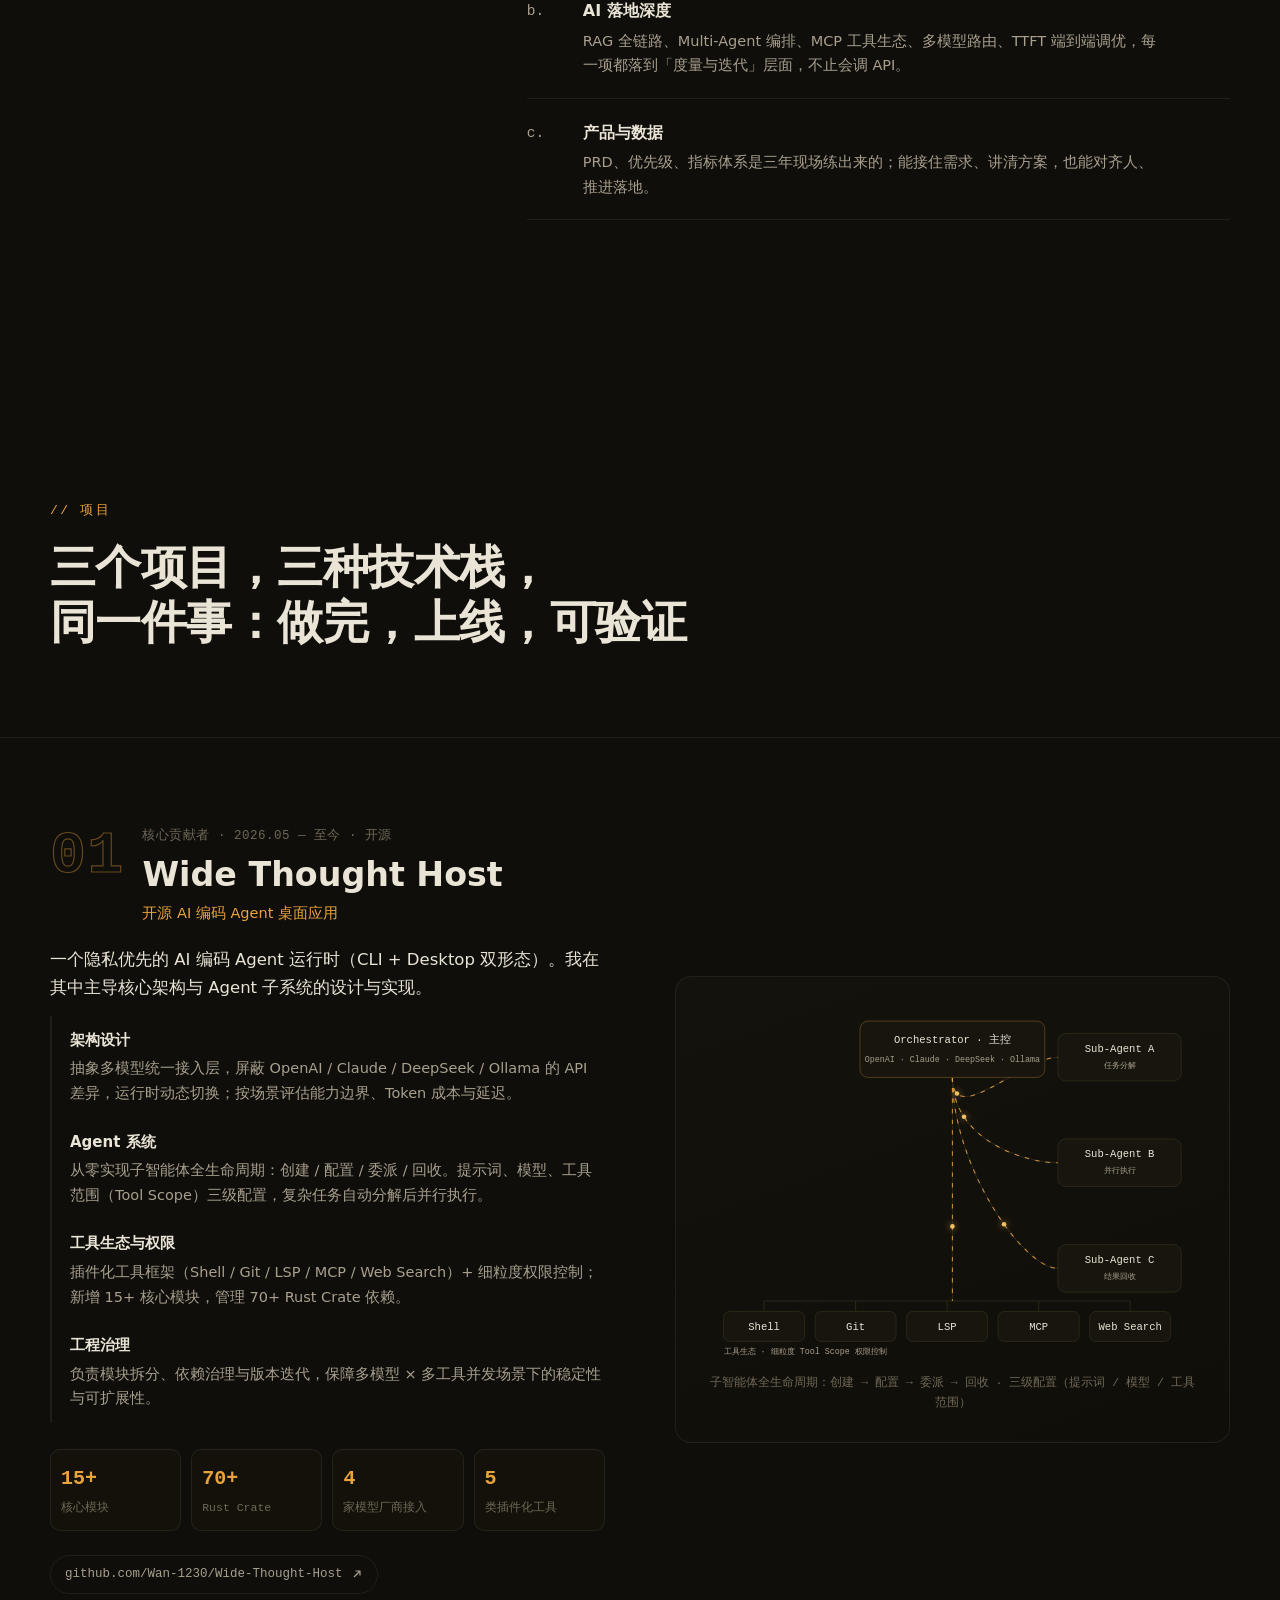
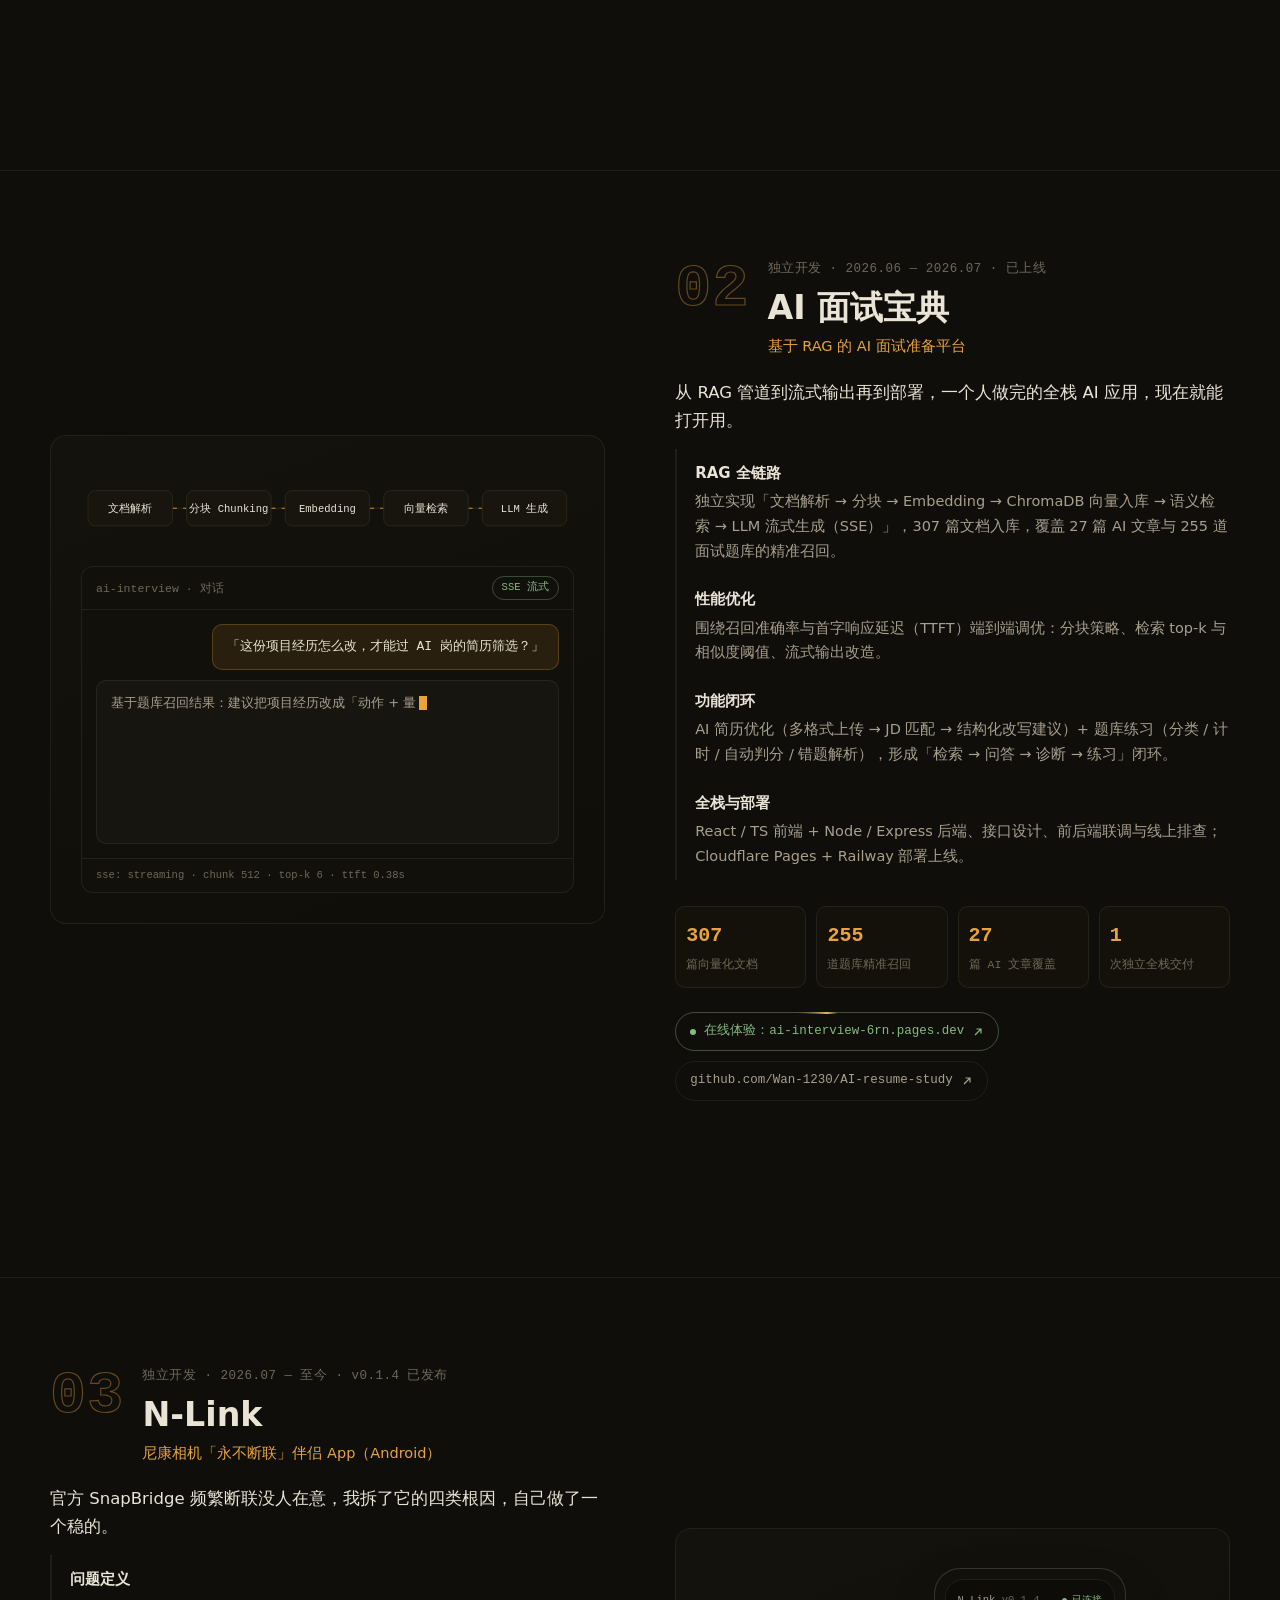
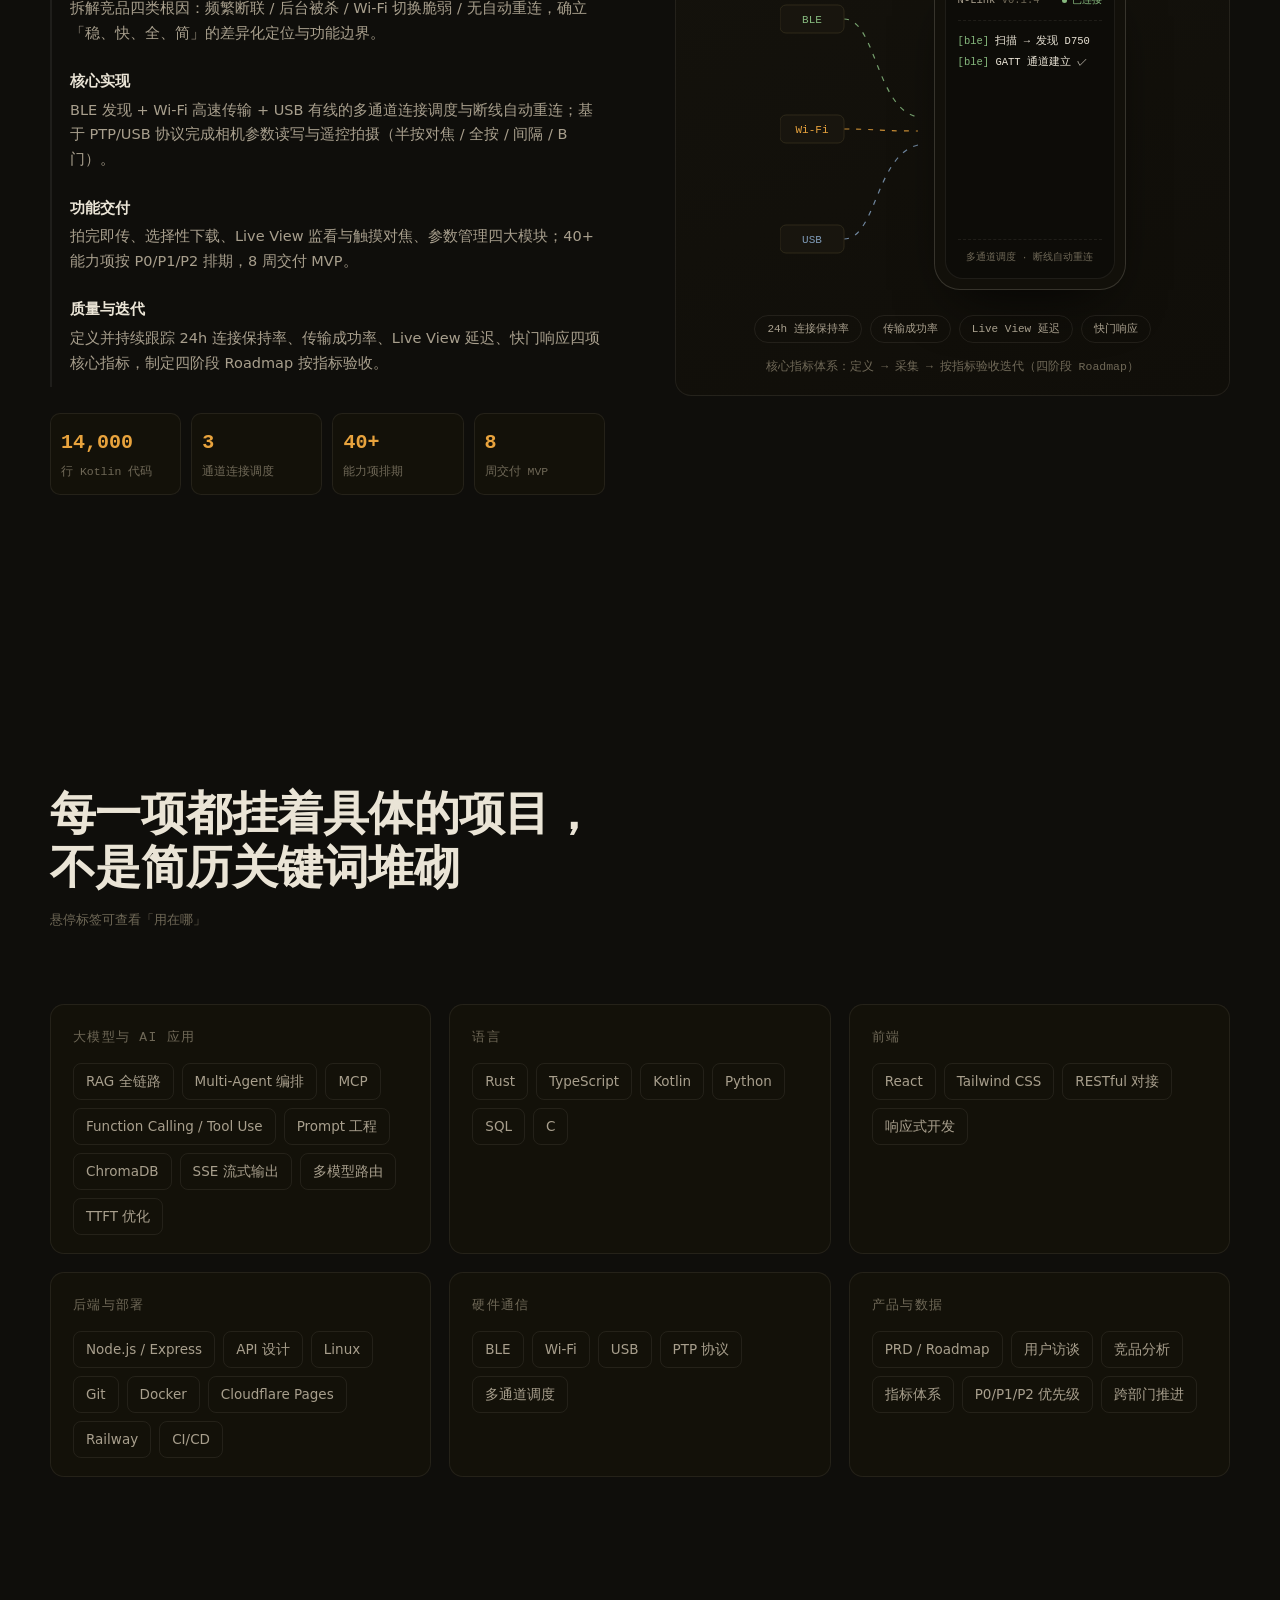
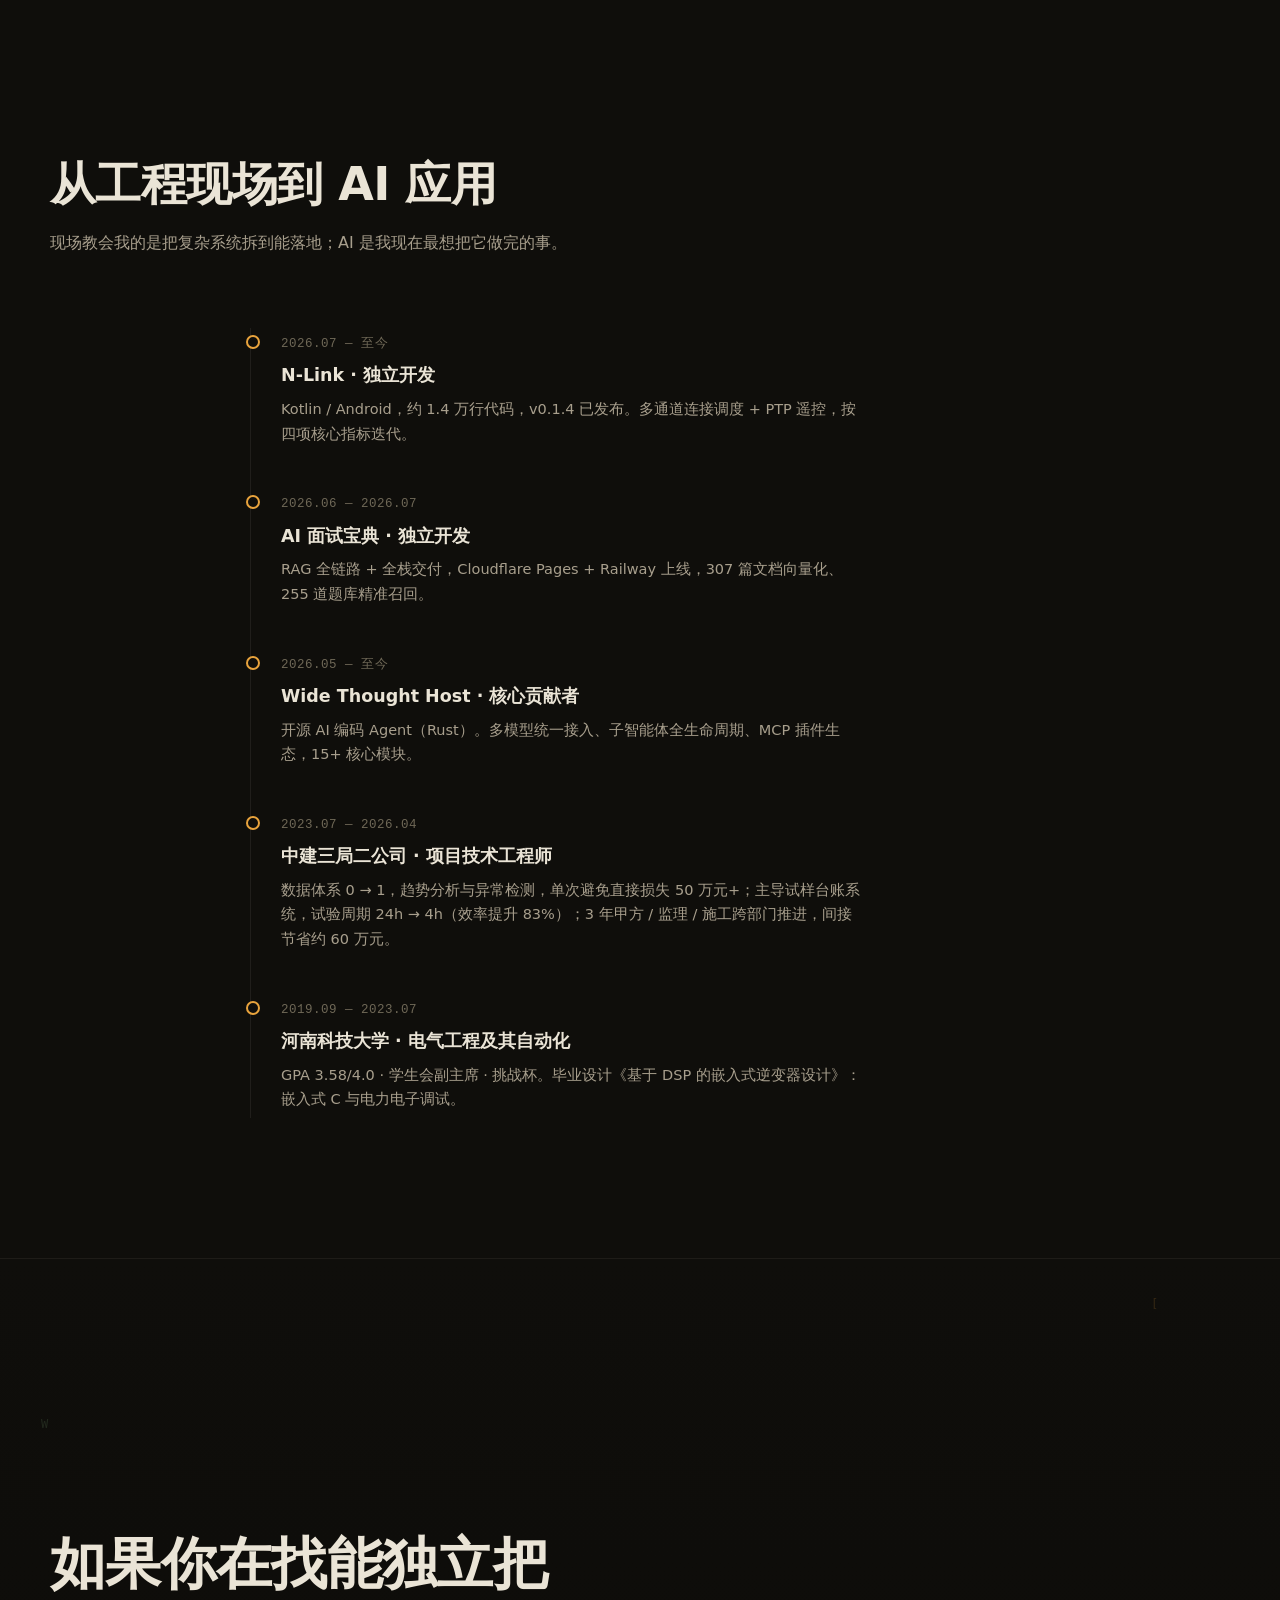
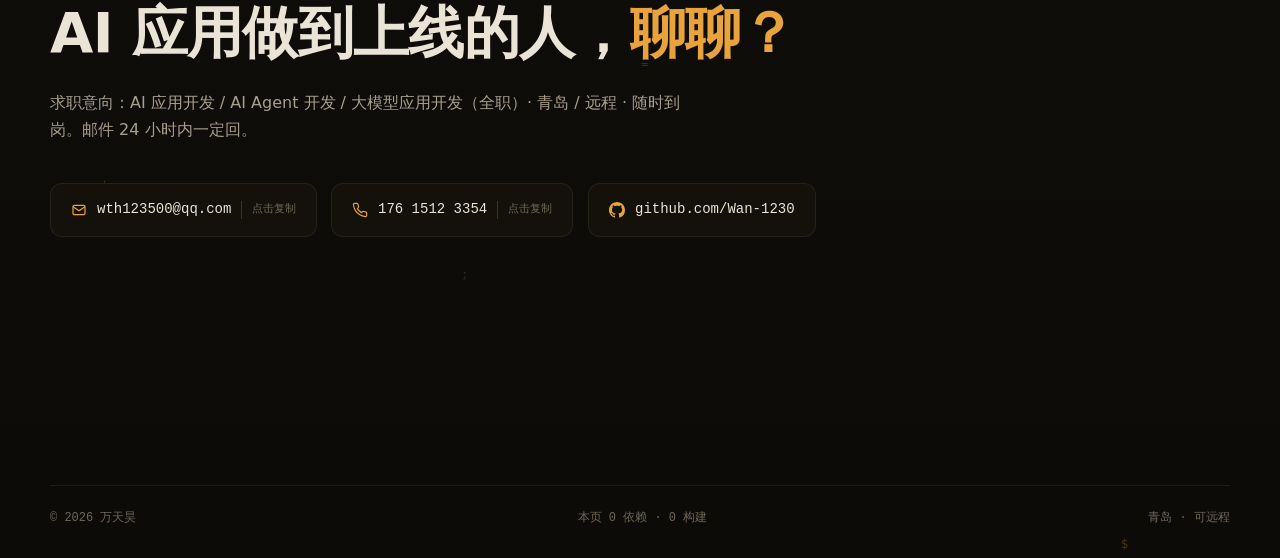
==== commit fa5b9e9b: "feat: 联系页改为占满整屏的独立分页（内容垂直居中、版权行钉底），滚至最后一页仅显示联系方式" ====
--- a/index.html
+++ b/index.html
@@ -441,7 +441,7 @@
 <!-- ============ CONTACT / FOOTER ============ -->
 <footer class="footer" id="contact">
   <canvas id="footerFx" class="section-fx" aria-hidden="true"></canvas>
-  <div class="container">
+  <div class="container footer-main">
     <h2 class="footer-title" data-reveal>如果你在找能独立把<br>AI 应用做到上线的人，<em>聊聊？</em></h2>
     <p class="footer-sub" data-reveal>求职意向：AI 应用开发 / AI Agent 开发 / 大模型应用开发（全职）· 青岛 / 远程 · 随时到岗。邮件 24 小时内一定回。</p>
     <div class="contact-row" data-reveal>
@@ -458,6 +458,8 @@
         <span class="mono">github.com/Wan-1230</span>
       </a>
     </div>
+  </div>
+  <div class="container">
     <div class="footer-bottom mono">
       <span>© 2026 万天昊</span>
       <span>本页 0 依赖 · 0 构建</span>
--- a/assets/style.css
+++ b/assets/style.css
@@ -770,12 +770,22 @@
 .tl-body h3 { margin-top: 6px; font-size: 17.5px; font-weight: 600; }
 .tl-body p { margin-top: 6px; font-size: 14.5px; color: var(--ink-2); max-width: 40em; }
 
-/* ============ 页脚 / 联系 ============ */
+/* ============ 页脚 / 联系（占满整屏的独立一页） ============ */
 .footer {
   position: relative;
+  min-height: 100vh;
+  min-height: 100svh;
+  display: flex;
+  flex-direction: column;
   border-top: 1px solid var(--line);
   background: linear-gradient(to bottom, var(--bg), #0c0b08);
-  padding: clamp(88px, 11vw, 140px) 0 36px;
+  padding: clamp(64px, 8vw, 96px) 0 30px;
+}
+.footer-main {
+  flex: 1;
+  display: flex;
+  flex-direction: column;
+  justify-content: center;   /* 主内容在整屏内垂直居中 */
 }
 .footer-title {
   font-size: clamp(32px, 5vw, 56px);
@@ -821,8 +831,8 @@
 
 .footer-bottom {
   display: flex; justify-content: space-between; flex-wrap: wrap; gap: 10px;
-  margin-top: clamp(64px, 8vw, 96px);
-  padding-top: 24px;
+  margin-top: clamp(40px, 6vw, 72px);
+  padding-top: 22px;
   border-top: 1px solid var(--line);
   font-size: 12px;
   color: var(--ink-3);
@@ -1005,6 +1015,7 @@
   .term { display: none !important; }
   .js [data-reveal], .hero-copy > *, .hero-term { opacity: 1 !important; transform: none !important; }
   .hero { min-height: auto; padding: 40px 0; }
+  .footer { min-height: auto; }
   .section, .footer { padding: 40px 0; }
   .hero-stats, .proj-stats, .stack-grid { break-inside: avoid; }
   a { color: #111; }
